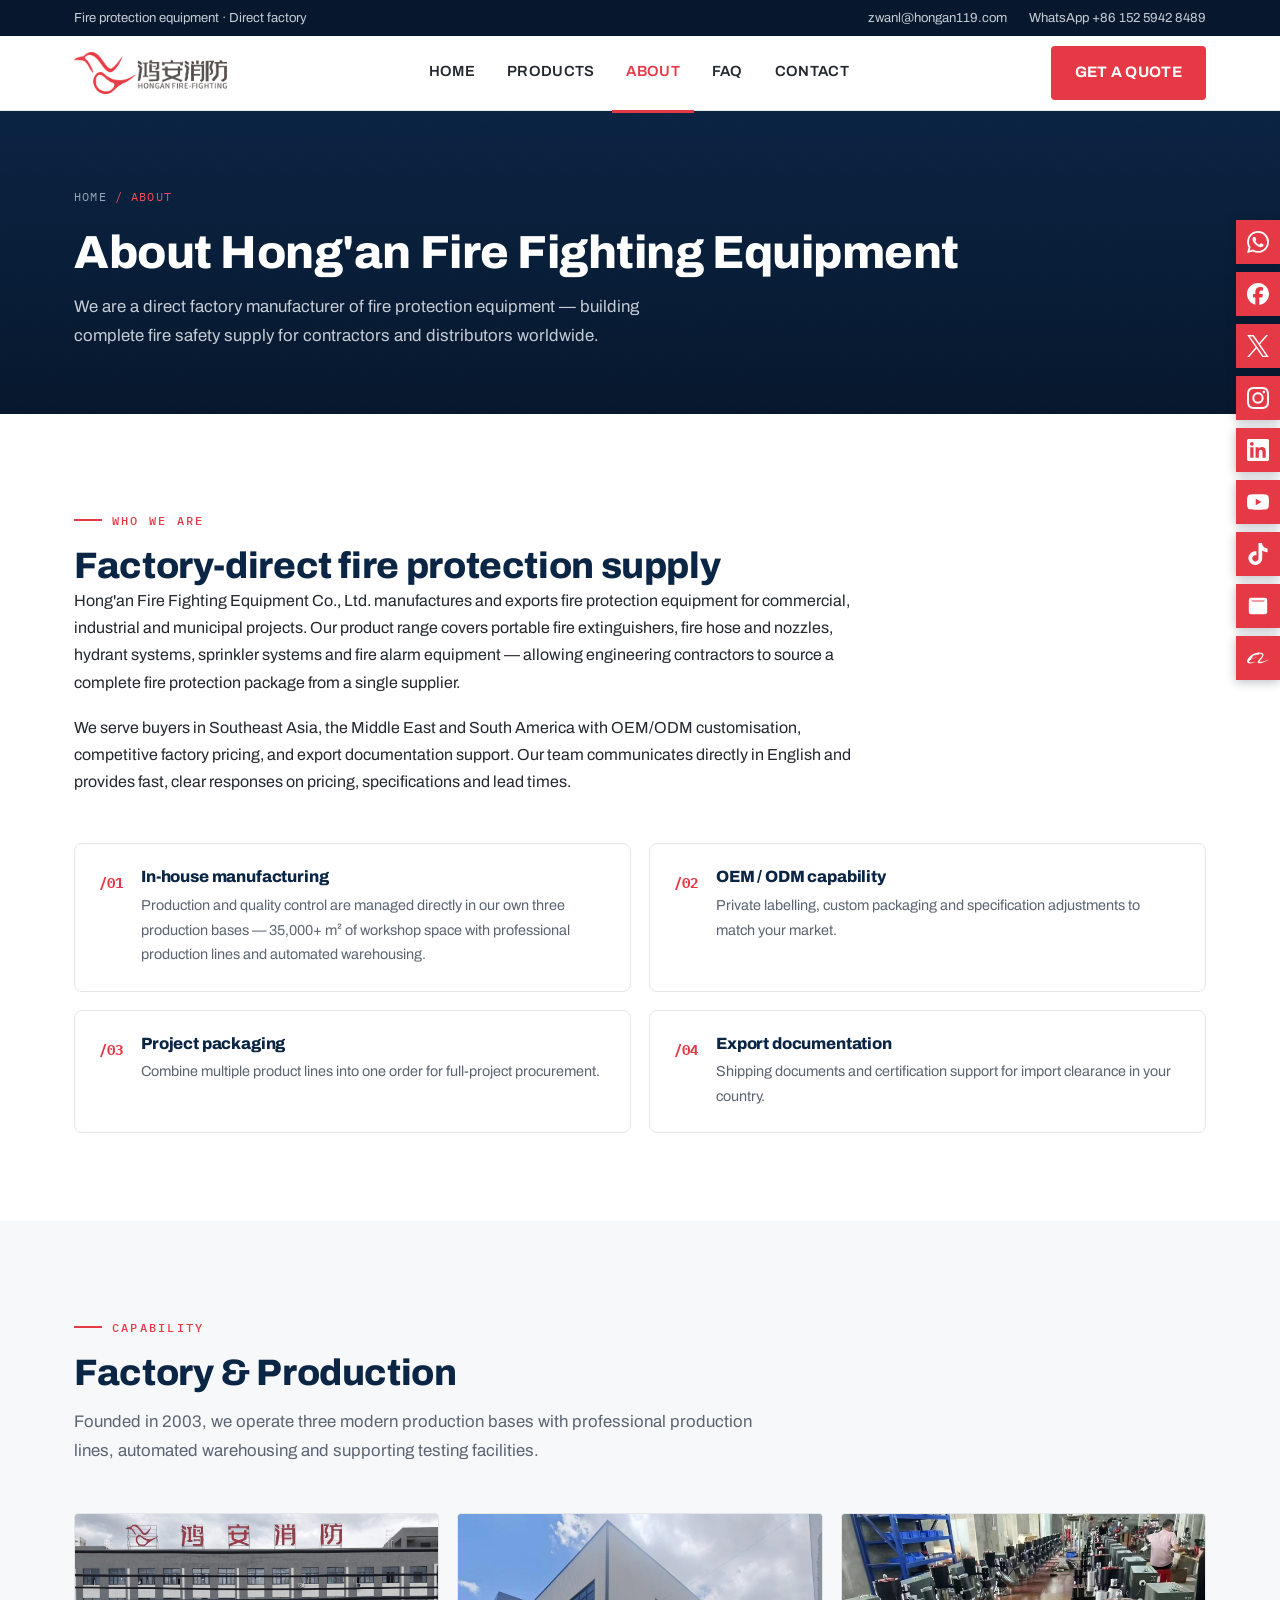
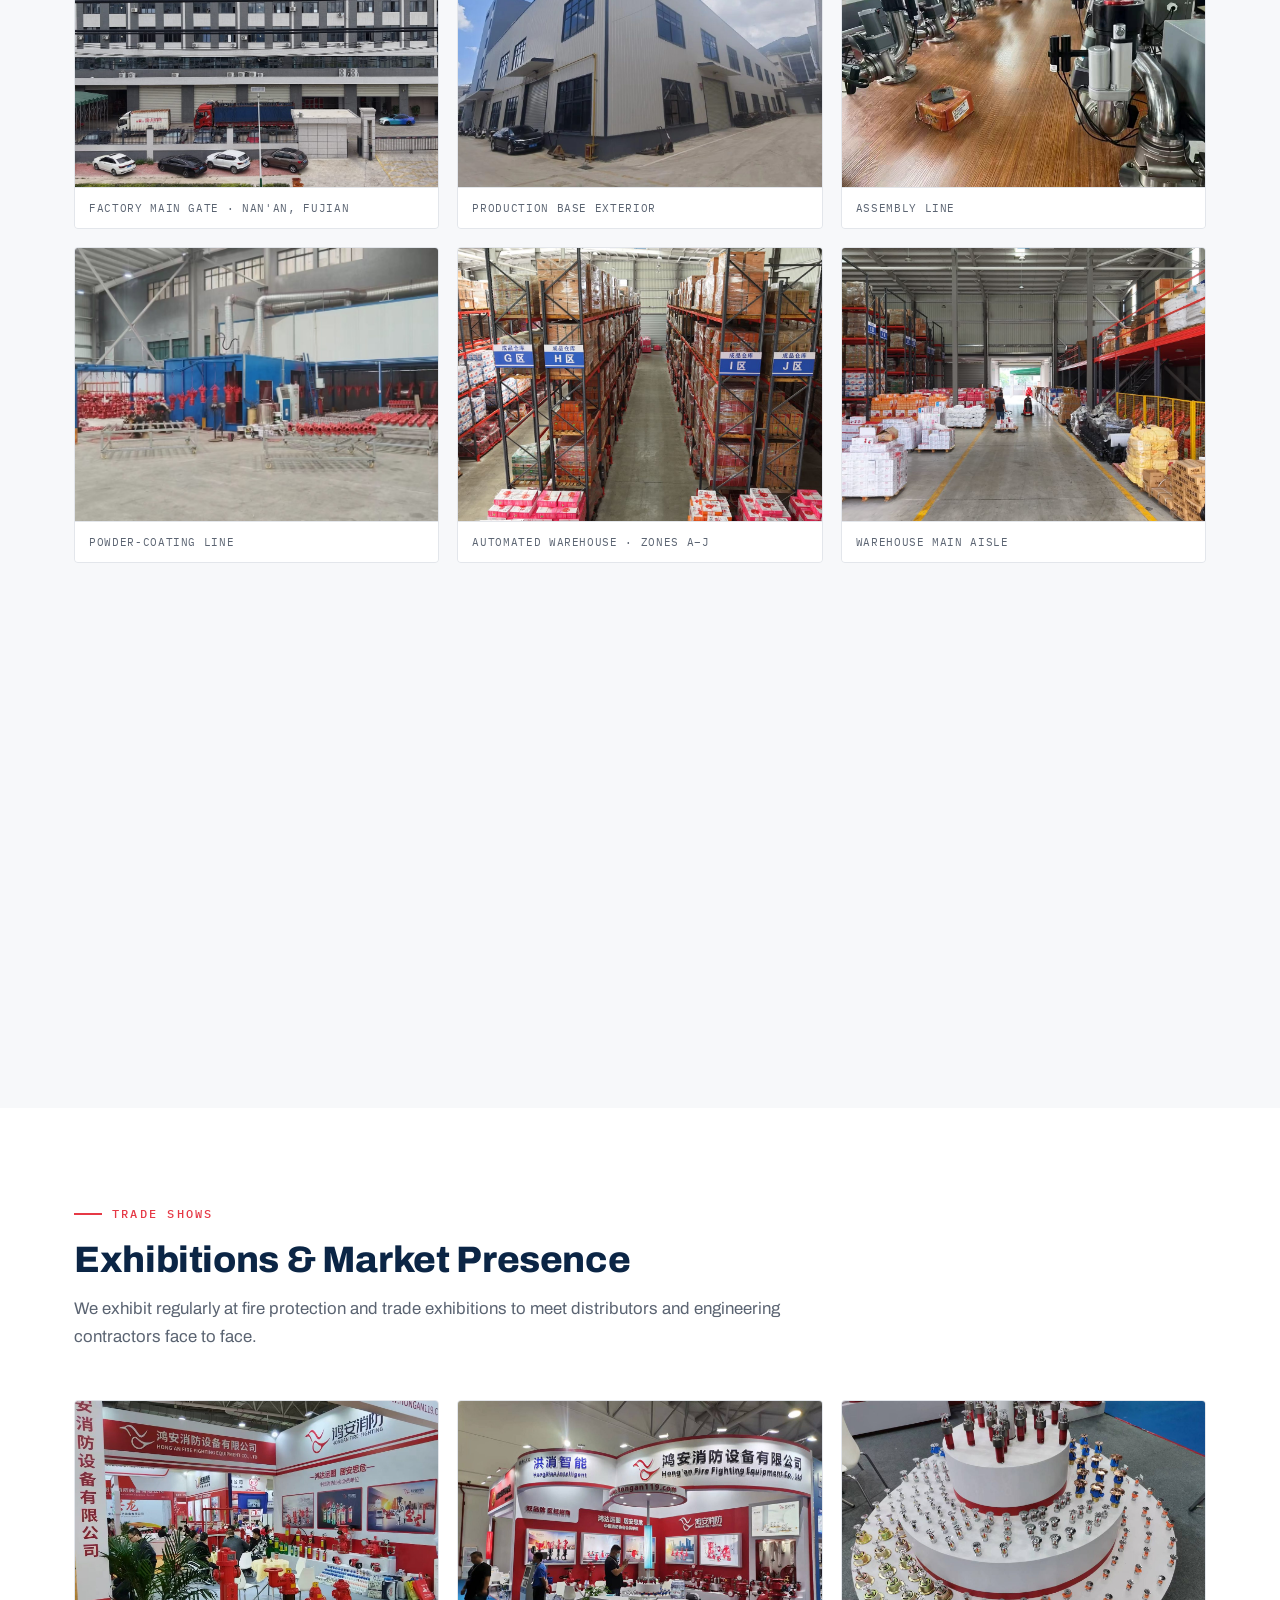
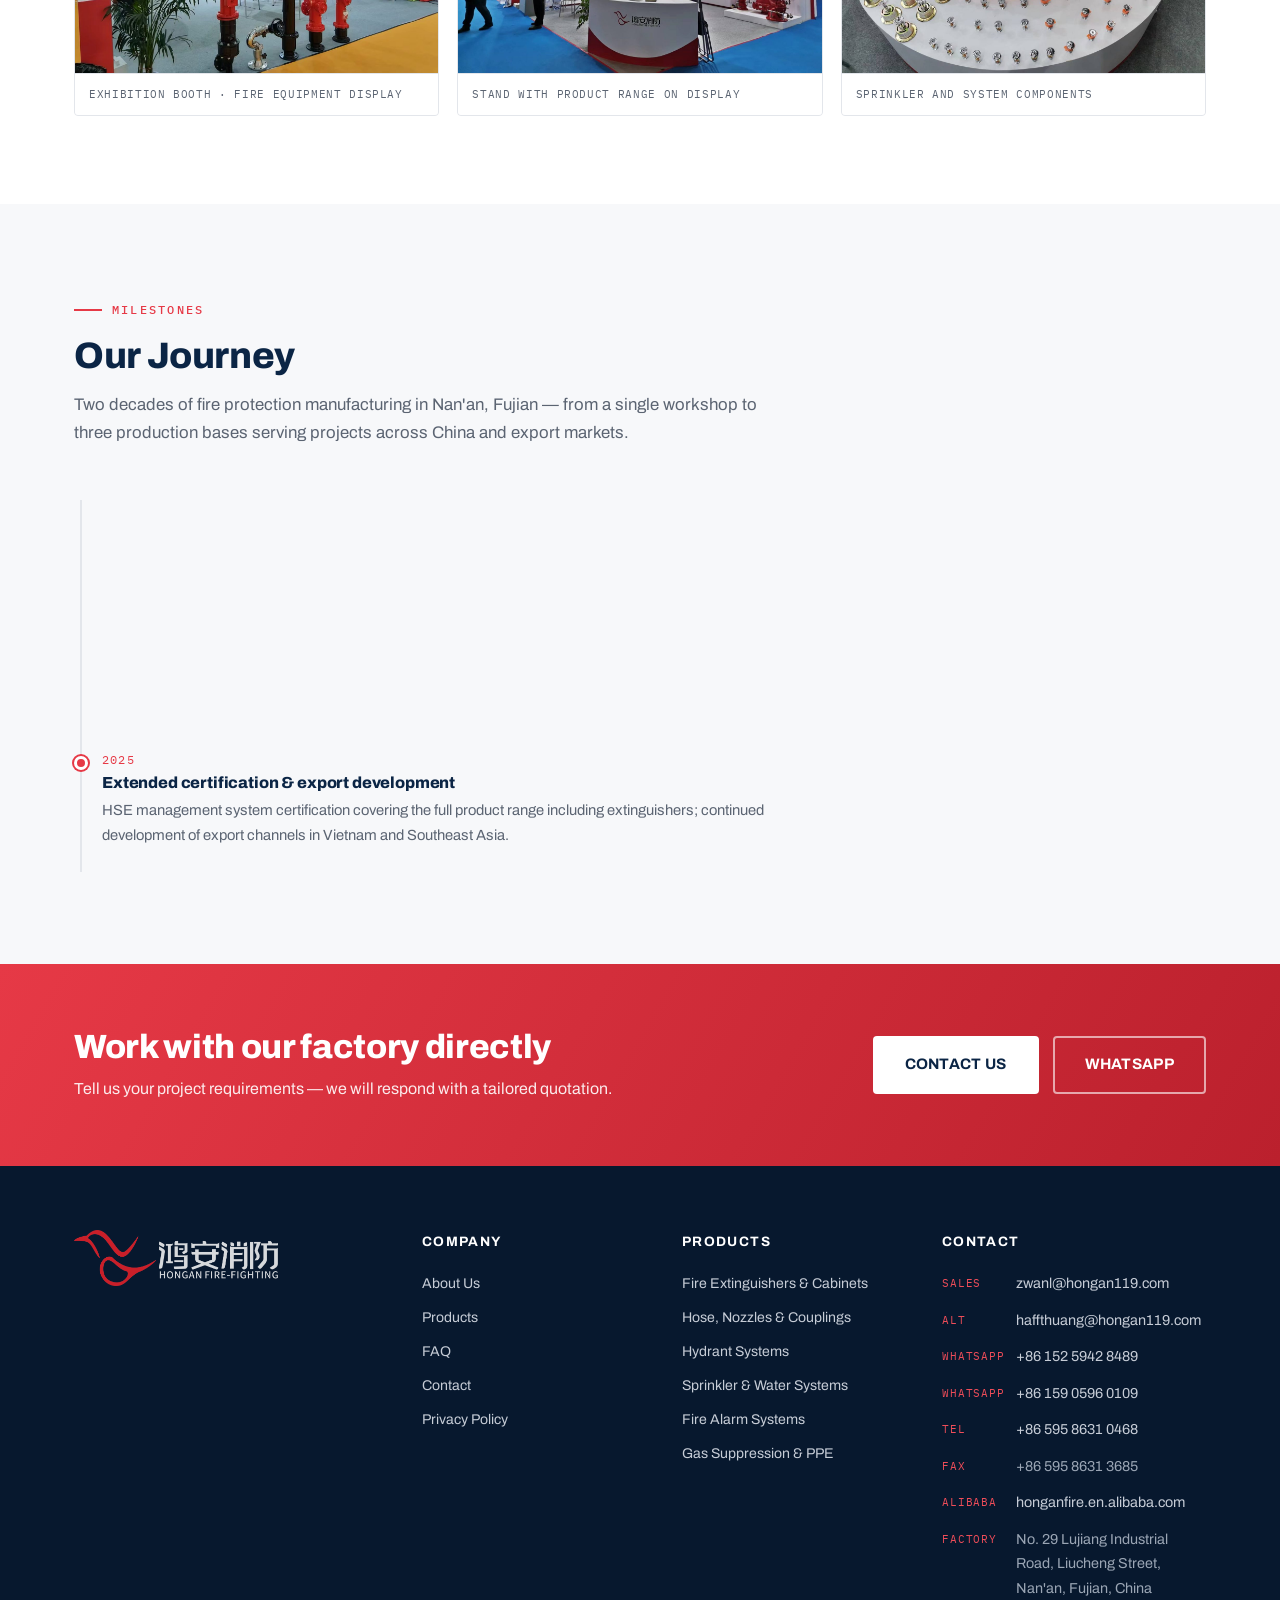
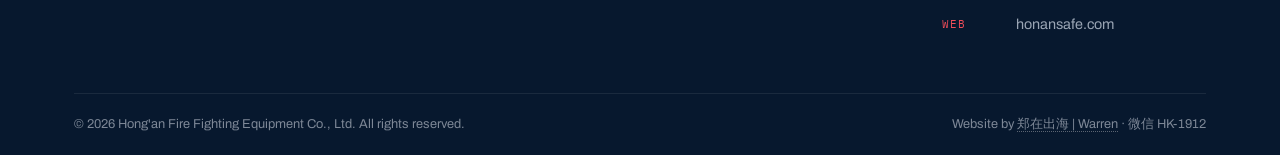
==== about.html @ c44fd496 "feat: add fixed contact rail (WhatsApp / Email / Alibaba) with hover-expand labels" ====
<!DOCTYPE html>
<html lang="en">
<head>
  <meta charset="UTF-8">
  <meta name="viewport" content="width=device-width, initial-scale=1.0">
  <title>About Us — Hong'an Fire Fighting Equipment Co., Ltd. | Fire Protection Factory</title>
  <meta name="description" content="Hong'an Fire Fighting Equipment Co., Ltd. is a direct factory manufacturer and exporter of fire protection equipment — fire extinguishers, hose, hydrants, sprinkler and alarm systems — serving engineering contractors in Southeast Asia, the Middle East and South America.">
  <link rel="canonical" href="https://honansafe.com/about.html">
  <link rel="preconnect" href="https://fonts.googleapis.com">
  <link rel="preconnect" href="https://fonts.gstatic.com" crossorigin>
  <link href="https://fonts.googleapis.com/css2?family=Archivo:wght@400;500;600;700;800&family=IBM+Plex+Mono:wght@400;500;600&display=swap" rel="stylesheet">
  <link rel="stylesheet" href="assets/styles.css?v=5">
  <script type="application/ld+json">
  {
    "@context": "https://schema.org",
    "@type": "Organization",
    "name": "Hong'an Fire Fighting Equipment Co., Ltd.",
    "url": "https://honansafe.com/",
    "email": "zwanl@hongan119.com",
    "description": "Direct factory manufacturer and exporter of fire protection equipment."
  }
  </script>
</head>
<body>

  <div class="topbar">
    <div class="container">
      <div>Fire protection equipment · Direct factory</div>
      <div class="tb-right">
        <a href="mailto:zwanl@hongan119.com">zwanl@hongan119.com</a>
        <a href="https://wa.me/8615259428489" target="_blank" rel="noopener">WhatsApp +86 152 5942 8489</a>
      </div>
    </div>
  </div>

  <header class="site-header">
    <div class="container nav-wrap">
      <a href="index.html" class="brand" aria-label="HonanSafe home">
        <img src="assets/logo-horizontal.png" alt="Hong'an Fire Fighting Equipment - HonanSafe" class="brand-logo">
      </a>
      <button class="nav-toggle" aria-label="Open menu" aria-expanded="false">
        <span></span><span></span><span></span>
      </button>
      <nav aria-label="Main navigation">
        <ul class="nav-menu">
          <li><a href="index.html">Home</a></li>
          <li>
            <a href="products.html">Products</a>
            <ul class="dropdown">
              <li><a href="products/fire-extinguishers.html">Fire Extinguishers & Cabinets <span>01</span></a></li>
              <li><a href="products/hose-nozzles.html">Hose, Nozzles & Couplings <span>02</span></a></li>
              <li><a href="products/hydrant-systems.html">Hydrant Systems <span>03</span></a></li>
              <li><a href="products/sprinkler-systems.html">Sprinkler & Water Systems <span>04</span></a></li>
              <li><a href="products/fire-alarm.html">Fire Alarm Systems <span>05</span></a></li>
              <li><a href="products/other.html">Gas Suppression & PPE <span>06</span></a></li>
            </ul>
          </li>
          <li><a href="about.html" class="active">About</a></li>
          <li><a href="faq.html">FAQ</a></li>
          <li><a href="contact.html">Contact</a></li>
        </ul>
      </nav>
      <div class="nav-cta">
        <a href="contact.html" class="btn btn-primary" style="padding:12px 22px;">Get a Quote</a>
      </div>
    </div>
  </header>

  <!-- Page hero -->
  <section class="page-hero">
    <div class="container">
      <div class="breadcrumb"><a href="index.html">Home</a><span class="sep">/</span><span class="current">About</span></div>
      <h1>About Hong'an Fire Fighting Equipment</h1>
      <p>We are a direct factory manufacturer of fire protection equipment — building complete fire safety supply for contractors and distributors worldwide.</p>
    </div>
  </section>

  <!-- Intro -->
  <section class="section">
    <div class="container">
      <div class="prose reveal">
        <span class="kicker">Who we are</span>
        <h2>Factory-direct fire protection supply</h2>
        <p>
          Hong'an Fire Fighting Equipment Co., Ltd. manufactures and exports fire protection equipment for
          commercial, industrial and municipal projects. Our product range covers portable fire extinguishers,
          fire hose and nozzles, hydrant systems, sprinkler systems and fire alarm equipment — allowing
          engineering contractors to source a complete fire protection package from a single supplier.
        </p>
        <p>
          We serve buyers in Southeast Asia, the Middle East and South America with OEM/ODM customisation,
          competitive factory pricing, and export documentation support. Our team communicates directly in English
          and provides fast, clear responses on pricing, specifications and lead times.
        </p>
      </div>

      <div class="why-grid mt-48">
        <div class="why-item reveal">
          <span class="w-num">/01</span>
          <div>
            <h4>In-house manufacturing</h4>
            <p>Production and quality control are managed directly in our own three production bases — 35,000+ m² of workshop space with professional production lines and automated warehousing.</p>
          </div>
        </div>
        <div class="why-item reveal reveal-delay-1">
          <span class="w-num">/02</span>
          <div>
            <h4>OEM / ODM capability</h4>
            <p>Private labelling, custom packaging and specification adjustments to match your market.</p>
          </div>
        </div>
        <div class="why-item reveal reveal-delay-2">
          <span class="w-num">/03</span>
          <div>
            <h4>Project packaging</h4>
            <p>Combine multiple product lines into one order for full-project procurement.</p>
          </div>
        </div>
        <div class="why-item reveal">
          <span class="w-num">/04</span>
          <div>
            <h4>Export documentation</h4>
            <p>Shipping documents and certification support for import clearance in your country.</p>
          </div>
        </div>
      </div>
    </div>
  </section>

  <!-- Factory & production -->
  <section class="section section-alt">
    <div class="container">
      <div class="section-head reveal">
        <span class="kicker">Capability</span>
        <h2>Factory &amp; Production</h2>
        <p>Founded in 2003, we operate three modern production bases with professional production lines, automated warehousing and supporting testing facilities.</p>
      </div>

      <div class="scene-grid reveal">
        <figure class="scene-figure">
          <img src="assets/images/factory-gate.jpg" alt="Factory main gate at the Nan'an production base" loading="lazy">
          <figcaption>Factory main gate · Nan'an, Fujian</figcaption>
        </figure>
        <figure class="scene-figure">
          <img src="assets/images/factory-exterior.jpg" alt="Production base exterior wall" loading="lazy">
          <figcaption>Production base exterior</figcaption>
        </figure>
        <figure class="scene-figure">
          <img src="assets/images/workshop-assembly.jpg" alt="Assembly line with finished fire monitors" loading="lazy">
          <figcaption>Assembly line</figcaption>
        </figure>
        <figure class="scene-figure">
          <img src="assets/images/workshop-coating.jpg" alt="Powder coating production line for castings" loading="lazy">
          <figcaption>Powder-coating line</figcaption>
        </figure>
        <figure class="scene-figure">
          <img src="assets/images/warehouse-c.jpg" alt="Automated finished goods warehouse" loading="lazy">
          <figcaption>Automated warehouse · zones A–J</figcaption>
        </figure>
        <figure class="scene-figure">
          <img src="assets/images/warehouse-aisle.jpg" alt="Main aisle of the finished goods warehouse" loading="lazy">
          <figcaption>Warehouse main aisle</figcaption>
        </figure>
      </div>

      <div class="factory-stats reveal">
        <div><b>3</b><span>Production bases</span></div>
        <div><b>9</b><span>Product series</span></div>
        <div><b>500<em>+</em></b><span>Specifications</span></div>
        <div><b>100<em>+</em></b><span>National patents</span></div>
      </div>

      <div class="prose reveal" style="margin-top:34px;">
        <ul>
          <li><b>Production bases</b> — three modern facilities covering 35,000+ m² of production area, with in-house casting, machining, coating and assembly lines.</li>
          <li><b>Product range</b> — 500+ specifications across nine product series, produced and quality-controlled in house.</li>
          <li><b>Quality control</b> — full life-cycle traceability system, backed by ISO 9001, HSE and 5-star after-sales service certification.</li>
          <li><b>R&amp;D and customisation</b> — 100+ national patents and IPMS-certified IP management; OEM/ODM private label, packaging and specification customisation.</li>
          <li><b>Warehousing and delivery</b> — automated warehouse with zones A–J for finished goods, supporting project-sized consolidated shipments.</li>
        </ul>
      </div>
    </div>
  </section>

  <!-- Exhibitions -->
  <section class="section">
    <div class="container">
      <div class="section-head reveal">
        <span class="kicker">Trade shows</span>
        <h2>Exhibitions &amp; Market Presence</h2>
        <p>We exhibit regularly at fire protection and trade exhibitions to meet distributors and engineering contractors face to face.</p>
      </div>

      <div class="scene-grid reveal">
        <figure class="scene-figure">
          <img src="assets/images/expo-booth.jpg" alt="Company exhibition booth with fire equipment display" loading="lazy">
          <figcaption>Exhibition booth · fire equipment display</figcaption>
        </figure>
        <figure class="scene-figure">
          <img src="assets/images/expo-brand.jpg" alt="Co-branded exhibition stand" loading="lazy">
          <figcaption>Stand with product range on display</figcaption>
        </figure>
        <figure class="scene-figure">
          <img src="assets/images/expo-sprinkler.jpg" alt="Sprinkler heads and system components on display at a trade show" loading="lazy">
          <figcaption>Sprinkler and system components</figcaption>
        </figure>
      </div>
    </div>
  </section>

  <!-- Milestones -->
  <section class="section section-alt">
    <div class="container">
      <div class="section-head reveal">
        <span class="kicker">Milestones</span>
        <h2>Our Journey</h2>
        <p>Two decades of fire protection manufacturing in Nan'an, Fujian — from a single workshop to three production bases serving projects across China and export markets.</p>
      </div>

      <div class="timeline">
        <div class="tl-item reveal">
          <div class="tl-date">2003</div>
          <h4>Company founded</h4>
          <p>Hong'an Fire Fighting Equipment Co., Ltd. established in Nan'an, Fujian, starting fire protection equipment manufacturing.</p>
        </div>
        <div class="tl-item reveal">
          <div class="tl-date">2024</div>
          <h4>Management systems &amp; national recognition</h4>
          <p>ISO 9001 / 14001 / 45001 re-certification, national High-Tech Enterprise status, AAAAA green factory rating, 5-star after-sales service certification and a Top-10 brand credential in the fire equipment industry.</p>
        </div>
        <div class="tl-item reveal">
          <div class="tl-date">2025</div>
          <h4>Extended certification &amp; export development</h4>
          <p>HSE management system certification covering the full product range including extinguishers; continued development of export channels in Vietnam and Southeast Asia.</p>
        </div>
      </div>
    </div>
  </section>

  <!-- CTA -->
  <section class="cta-band">
    <div class="container">
      <div>
        <h2>Work with our factory directly</h2>
        <p>Tell us your project requirements — we will respond with a tailored quotation.</p>
      </div>
      <div class="cta-actions">
        <a href="contact.html" class="btn btn-light">Contact Us</a>
        <a href="https://wa.me/8615259428489" target="_blank" rel="noopener" class="btn btn-outline-light">WhatsApp</a>
      </div>
    </div>
  </section>

  <footer class="site-footer">
    <div class="container">
      <div class="footer-grid">
        <div>
          <a href="index.html" class="brand" style="margin-bottom:16px;">
          <img src="assets/logo-white.png" alt="Hong'an Fire Fighting Equipment - HonanSafe" class="brand-logo brand-logo-footer">
        </a>
        </div>
        <div>
          <h5>Company</h5>
          <ul class="footer-links">
            <li><a href="about.html">About Us</a></li>
            <li><a href="products.html">Products</a></li>
            <li><a href="faq.html">FAQ</a></li>
            <li><a href="contact.html">Contact</a></li>
            <li><a href="privacy.html">Privacy Policy</a></li>
          </ul>
        </div>
        <div>
          <h5>Products</h5>
          <ul class="footer-links">
            <li><a href="products/fire-extinguishers.html">Fire Extinguishers & Cabinets</a></li>
            <li><a href="products/hose-nozzles.html">Hose, Nozzles & Couplings</a></li>
            <li><a href="products/hydrant-systems.html">Hydrant Systems</a></li>
            <li><a href="products/sprinkler-systems.html">Sprinkler & Water Systems</a></li>
            <li><a href="products/fire-alarm.html">Fire Alarm Systems</a></li>
            <li><a href="products/other.html">Gas Suppression & PPE</a></li>
          </ul>
        </div>
        <div>
          <h5>Contact</h5>
          <ul class="footer-contact">
            <li><span class="fc-label">Sales</span><a href="mailto:zwanl@hongan119.com">zwanl@hongan119.com</a></li>
            <li><span class="fc-label">Alt</span><a href="mailto:haffthuang@hongan119.com">haffthuang@hongan119.com</a></li>
            <li><span class="fc-label">WhatsApp</span><a href="https://wa.me/8615259428489" target="_blank" rel="noopener">+86 152 5942 8489</a></li>
            <li><span class="fc-label">WhatsApp</span><a href="https://wa.me/8615905960109" target="_blank" rel="noopener">+86 159 0596 0109</a></li>
            <li><span class="fc-label">Tel</span><a href="tel:+8659586310468">+86 595 8631 0468</a></li>
            <li><span class="fc-label">Fax</span><span>+86 595 8631 3685</span></li>
            <li><span class="fc-label">Alibaba</span><a href="https://honganfire.en.alibaba.com" target="_blank" rel="noopener">honganfire.en.alibaba.com</a></li>
            <li><span class="fc-label">Factory</span><span>No. 29 Lujiang Industrial Road, Liucheng Street, Nan'an, Fujian, China</span></li>
            <li><span class="fc-label">Web</span><span>honansafe.com</span></li>
          </ul>
        </div>
      </div>
      <div class="footer-bottom">
        <div>© <span id="year">2026</span> Hong'an Fire Fighting Equipment Co., Ltd. All rights reserved.</div>
        <div class="credit">Website by <a href="https://www.accio.com" target="_blank" rel="noopener">郑在出海 | Warren</a> · 微信 HK-1912</div>
      </div>
    </div>
  </footer>

  <script src="assets/script.js"></script>
  <!-- Contact rail -->
  <nav class="contact-rail" aria-label="Contact channels">
    <a class="rail-item" href="https://wa.me/8615259428489" target="_blank" rel="noopener" aria-label="Chat on WhatsApp">
      <span class="rail-label">Chat on WhatsApp</span>
      <span class="rail-icon"><img src="assets/icons/whatsapp.svg" alt="" width="22" height="22"></span>
    </a>
    <span class="rail-item is-pending" aria-label="Facebook — account coming soon">
      <span class="rail-label">Facebook · coming soon</span>
      <span class="rail-icon"><img src="assets/icons/facebook.svg" alt="" width="22" height="22"></span>
    </span>
    <span class="rail-item is-pending" aria-label="X — account coming soon">
      <span class="rail-label">X · coming soon</span>
      <span class="rail-icon"><img src="assets/icons/x.svg" alt="" width="22" height="22"></span>
    </span>
    <span class="rail-item is-pending" aria-label="Instagram — account coming soon">
      <span class="rail-label">Instagram · coming soon</span>
      <span class="rail-icon"><img src="assets/icons/instagram.svg" alt="" width="22" height="22"></span>
    </span>
    <span class="rail-item is-pending" aria-label="LinkedIn — account coming soon">
      <span class="rail-label">LinkedIn · coming soon</span>
      <span class="rail-icon"><img src="assets/icons/linkedin.svg" alt="" width="22" height="22"></span>
    </span>
    <span class="rail-item is-pending" aria-label="YouTube — account coming soon">
      <span class="rail-label">YouTube · coming soon</span>
      <span class="rail-icon"><img src="assets/icons/youtube.svg" alt="" width="22" height="22"></span>
    </span>
    <span class="rail-item is-pending" aria-label="TikTok — account coming soon">
      <span class="rail-label">TikTok · coming soon</span>
      <span class="rail-icon"><img src="assets/icons/tiktok.svg" alt="" width="22" height="22"></span>
    </span>
    <a class="rail-item" href="mailto:zwanl@hongan119.com" aria-label="Email us">
      <span class="rail-label">Email us</span>
      <span class="rail-icon"><img src="assets/icons/mail.svg" alt="" width="22" height="22"></span>
    </a>
    <a class="rail-item" href="https://honganfire.en.alibaba.com" target="_blank" rel="noopener" aria-label="Alibaba store">
      <span class="rail-label">Alibaba store</span>
      <span class="rail-icon"><img src="assets/icons/alibabadotcom.svg" alt="" width="22" height="22"></span>
    </a>
  </nav>
</body>
</html>
---- assets/styles.css ----
/* ============================================================
   HonanSafe — HongAn Fire Equipment Co., Ltd.
   B2B Industrial Design System
   Palette: deep navy + industrial gray + signal red
   ============================================================ */

:root {
  /* Brand colors */
  --navy-950: #07182e;
  --navy-900: #0b2545;
  --navy-800: #12335c;
  --navy-700: #1b4d89;
  --navy-600: #2a6cb8;
  --navy-100: #dbe7f5;

  --gray-900: #171a1f;
  --gray-800: #23272f;
  --gray-700: #3a4150;
  --gray-600: #5b6472;
  --gray-400: #9aa5b4;
  --gray-500: #7d8796;
  --gray-300: #c6ccd6;
  --gray-200: #e3e6eb;
  --gray-100: #eef0f3;
  --gray-50: #f7f8fa;

  --red-700: #b91f2c;
  --red-600: #e63946;
  --red-500: #ef4d59;
  --red-100: #fdecec;

  --white: #ffffff;
  --text: #23272f;
  --text-muted: #5b6472;

  /* Typography */
  --font-head: "Archivo", "Segoe UI", sans-serif;
  --font-body: "Archivo", "Segoe UI", sans-serif;
  --font-mono: "IBM Plex Mono", "Consolas", monospace;

  /* Layout */
  --container: 1180px;
  --radius: 4px;
  --radius-lg: 8px;
  --shadow-sm: 0 1px 3px rgba(11, 37, 69, 0.08);
  --shadow-md: 0 6px 18px rgba(11, 37, 69, 0.12);
  --shadow-lg: 0 14px 40px rgba(11, 37, 69, 0.18);
  --transition: 0.25s cubic-bezier(0.4, 0, 0.2, 1);
}

/* ---------- Reset / Base ---------- */
*,
*::before,
*::after {
  box-sizing: border-box;
  margin: 0;
  padding: 0;
}

html {
  scroll-behavior: smooth;
  overflow-x: clip;
}

@supports not (overflow-x: clip) {
  html, body { overflow-x: hidden; }
}

body {
  font-family: var(--font-body);
  font-size: 16px;
  line-height: 1.7;
  color: var(--text);
  background: var(--white);
  -webkit-font-smoothing: antialiased;
}

img {
  max-width: 100%;
  display: block;
}

a {
  color: var(--navy-700);
  text-decoration: none;
  transition: color var(--transition);
}

a:hover {
  color: var(--red-600);
}

ul {
  list-style: none;
}

h1, h2, h3, h4 {
  font-family: var(--font-head);
  font-weight: 800;
  line-height: 1.15;
  letter-spacing: -0.01em;
  color: var(--navy-900);
}

h1 { font-size: clamp(2.1rem, 4.4vw, 3.4rem); }
h2 { font-size: clamp(1.6rem, 3vw, 2.3rem); }
h3 { font-size: 1.2rem; }

.container {
  width: 100%;
  max-width: var(--container);
  margin: 0 auto;
  padding: 0 24px;
}

.section {
  padding: 88px 0;
}

.section-alt {
  background: var(--gray-50);
}

.section-dark {
  background: var(--navy-900);
  color: var(--gray-300);
}

.section-dark h2,
.section-dark h3 {
  color: var(--white);
}

/* ---------- Section headers ---------- */
.kicker {
  font-family: var(--font-mono);
  font-size: 0.78rem;
  font-weight: 500;
  letter-spacing: 0.18em;
  text-transform: uppercase;
  color: var(--red-600);
  display: inline-flex;
  align-items: center;
  gap: 10px;
  margin-bottom: 14px;
}

.kicker::before {
  content: "";
  width: 28px;
  height: 2px;
  background: var(--red-600);
  display: inline-block;
}

.section-dark .kicker { color: var(--red-500); }
.section-dark .kicker::before { background: var(--red-500); }

.section-head {
  max-width: 720px;
  margin-bottom: 48px;
}

.section-head p {
  margin-top: 14px;
  color: var(--text-muted);
  font-size: 1.05rem;
}

.section-dark .section-head p { color: var(--gray-300); }

/* ---------- Buttons ---------- */
.btn {
  display: inline-flex;
  align-items: center;
  justify-content: center;
  gap: 8px;
  padding: 14px 30px;
  font-family: var(--font-head);
  font-size: 0.95rem;
  font-weight: 700;
  letter-spacing: 0.02em;
  border-radius: var(--radius);
  cursor: pointer;
  border: 2px solid transparent;
  transition: all var(--transition);
  text-transform: uppercase;
}

.btn-primary {
  background: var(--red-600);
  color: var(--white);
}

.btn-primary:hover {
  background: var(--red-700);
  color: var(--white);
  transform: translateY(-2px);
  box-shadow: 0 10px 24px rgba(230, 57, 70, 0.35);
}

.btn-outline {
  border-color: var(--navy-700);
  color: var(--navy-800);
  background: transparent;
}

.btn-outline:hover {
  background: var(--navy-800);
  color: var(--white);
  transform: translateY(-2px);
}

.btn-outline-light {
  border-color: rgba(255, 255, 255, 0.6);
  color: var(--white);
  background: transparent;
}

.btn-outline-light:hover {
  background: var(--white);
  color: var(--navy-900);
}

.btn-light {
  background: var(--white);
  color: var(--navy-900);
}

.btn-light:hover {
  background: var(--gray-100);
  color: var(--navy-900);
  transform: translateY(-2px);
}

/* ---------- Top utility bar ---------- */
.topbar {
  background: var(--navy-950);
  color: var(--gray-300);
  font-size: 0.82rem;
  padding: 7px 0;
}

.topbar .container {
  display: flex;
  align-items: center;
  justify-content: space-between;
  gap: 16px;
}

.topbar a {
  color: var(--gray-300);
  display: inline-flex;
  align-items: center;
  gap: 6px;
}

.topbar a:hover { color: var(--white); }
.topbar .tb-right { display: flex; gap: 22px; }

@media (max-width: 640px) {
  .topbar .tb-right { display: none; }
}

/* ---------- Header / Nav ---------- */
.site-header {
  position: sticky;
  top: 0;
  z-index: 100;
  background: rgba(255, 255, 255, 0.96);
  backdrop-filter: blur(10px);
  border-bottom: 1px solid var(--gray-200);
}

.nav-wrap {
  display: flex;
  align-items: center;
  justify-content: space-between;
  height: 74px;
  gap: 24px;
}

.brand {
  display: flex;
  align-items: center;
  gap: 12px;
  flex-shrink: 0;
}

.brand-mark {
  width: 42px;
  height: 42px;
  background: linear-gradient(135deg, var(--navy-900), var(--navy-700));
  border-radius: var(--radius);
  display: grid;
  place-items: center;
  color: var(--white);
  font-weight: 800;
  font-size: 1.05rem;
  border-left: 3px solid var(--red-600);
}

.brand-logo {
  height: 42px;
  width: auto;
  display: block;
}

.brand-logo-footer {
  height: 56px;
}

@media (max-width: 520px) {
  .brand-logo { height: 32px; }
  .brand-logo-footer { height: 44px; }
}

.brand-name {
  font-family: var(--font-head);
  font-weight: 800;
  font-size: 1.15rem;
  color: var(--navy-900);
  line-height: 1.1;
}

.brand-name small {
  display: block;
  font-family: var(--font-mono);
  font-size: 0.62rem;
  font-weight: 500;
  letter-spacing: 0.14em;
  text-transform: uppercase;
  color: var(--gray-500);
  margin-top: 3px;
}

.nav-menu {
  display: flex;
  align-items: center;
  gap: 4px;
}

.nav-menu > li {
  position: relative;
}

.nav-menu > li > a {
  display: block;
  padding: 26px 14px;
  font-family: var(--font-head);
  font-weight: 600;
  font-size: 0.92rem;
  letter-spacing: 0.02em;
  color: var(--gray-800);
  text-transform: uppercase;
  border-bottom: 3px solid transparent;
}

.nav-menu > li > a:hover,
.nav-menu > li > a.active {
  color: var(--red-600);
  border-bottom-color: var(--red-600);
}

/* Dropdown */
.dropdown {
  position: absolute;
  top: 100%;
  left: 0;
  min-width: 260px;
  background: var(--white);
  border: 1px solid var(--gray-200);
  border-top: 3px solid var(--red-600);
  box-shadow: var(--shadow-lg);
  opacity: 0;
  visibility: hidden;
  transform: translateY(8px);
  transition: all var(--transition);
  z-index: 50;
}

.nav-menu > li:hover .dropdown,
.nav-menu > li:focus-within .dropdown {
  opacity: 1;
  visibility: visible;
  transform: translateY(0);
}

.dropdown a {
  display: flex;
  justify-content: space-between;
  align-items: center;
  gap: 12px;
  padding: 12px 18px;
  font-size: 0.9rem;
  font-weight: 600;
  color: var(--gray-800);
  border-left: 3px solid transparent;
}

.dropdown a:hover {
  background: var(--gray-50);
  color: var(--navy-800);
  border-left-color: var(--red-600);
}

.dropdown a span {
  font-family: var(--font-mono);
  font-size: 0.7rem;
  color: var(--gray-500);
}

.nav-cta {
  flex-shrink: 0;
}

.nav-toggle {
  display: none;
  background: none;
  border: none;
  cursor: pointer;
  padding: 8px;
}

.nav-toggle span {
  display: block;
  width: 24px;
  height: 2px;
  background: var(--navy-900);
  margin: 5px 0;
  transition: all var(--transition);
}

@media (max-width: 1024px) {
  .nav-cta { display: none; }
}

@media (max-width: 900px) {
  .nav-toggle {
    display: block;
  }

  .nav-menu {
    position: fixed;
    inset: 0;
    background: var(--navy-950);
    flex-direction: column;
    align-items: flex-start;
    justify-content: flex-start;
    gap: 0;
    padding: 90px 28px 40px;
    transform: translateX(100%);
    visibility: hidden;
    transition: transform 0.35s ease, visibility 0.35s ease;
    overflow-y: auto;
  }

  .nav-menu.open {
    transform: translateX(0);
    visibility: visible;
  }

  .nav-menu > li {
    width: 100%;
    border-bottom: 1px solid rgba(255, 255, 255, 0.08);
  }

  .nav-menu > li > a {
    color: var(--white);
    padding: 16px 0;
    font-size: 1.05rem;
    border-bottom: none;
  }

  .nav-menu > li > a:hover,
  .nav-menu > li > a.active {
    color: var(--red-500);
    border-bottom: none;
  }

  .dropdown {
    position: static;
    opacity: 1;
    visibility: visible;
    transform: none;
    background: transparent;
    border: none;
    box-shadow: none;
    padding: 0 0 12px 0;
    min-width: 0;
  }

  .dropdown a {
    color: var(--gray-300);
    padding: 8px 0;
    font-weight: 400;
  }

  .dropdown a span { display: none; }

  .nav-cta-mobile {
    margin-top: 24px;
    width: 100%;
  }

  body.no-scroll {
    overflow: hidden;
  }
}

/* ---------- Hero ---------- */
.hero {
  position: relative;
  background:
    linear-gradient(rgba(11, 37, 69, 0.86), rgba(7, 24, 46, 0.94)),
    repeating-linear-gradient(45deg, rgba(255, 255, 255, 0.03) 0 2px, transparent 2px 22px),
    var(--navy-950);
  color: var(--gray-100);
  padding: 120px 0 110px;
  overflow: hidden;
}

.hero::after {
  content: "";
  position: absolute;
  right: -120px;
  top: -120px;
  width: 480px;
  height: 480px;
  border: 60px solid rgba(230, 57, 70, 0.12);
  border-radius: 50%;
  pointer-events: none;
}

.hero-grid {
  display: grid;
  grid-template-columns: 1.25fr 0.75fr;
  gap: 48px;
  align-items: center;
  position: relative;
  z-index: 1;
}

.hero h1 {
  color: var(--white);
  font-size: clamp(2.3rem, 5vw, 3.8rem);
  font-weight: 800;
  letter-spacing: -0.02em;
}

.hero h1 .accent {
  color: var(--red-500);
}

.hero-sub {
  margin: 22px 0 32px;
  font-size: 1.12rem;
  color: var(--gray-300);
  max-width: 560px;
}

.hero-ctas {
  display: flex;
  flex-wrap: wrap;
  gap: 14px;
}

.hero-stats {
  display: grid;
  grid-template-columns: repeat(3, 1fr);
  gap: 16px;
  margin-top: 48px;
  max-width: 560px;
}

.stat {
  border-left: 3px solid var(--red-600);
  padding-left: 14px;
}

.stat b {
  display: block;
  font-family: var(--font-head);
  font-size: 1.6rem;
  font-weight: 800;
  color: var(--white);
}

.stat span {
  font-size: 0.8rem;
  color: var(--gray-300);
  letter-spacing: 0.05em;
  text-transform: uppercase;
}

.hero-panel {
  background: rgba(255, 255, 255, 0.05);
  border: 1px solid rgba(255, 255, 255, 0.14);
  border-radius: var(--radius-lg);
  padding: 30px;
  backdrop-filter: blur(6px);
}

.hero-panel h3 {
  color: var(--white);
  font-size: 1rem;
  text-transform: uppercase;
  letter-spacing: 0.08em;
  margin-bottom: 18px;
  display: flex;
  align-items: center;
  gap: 8px;
}

.hero-panel h3::before {
  content: "";
  width: 8px;
  height: 8px;
  background: var(--red-500);
  display: inline-block;
  animation: pulse 1.6s infinite;
}

@keyframes pulse {
  0%, 100% { opacity: 1; }
  50% { opacity: 0.3; }
}

.hero-panel ul li {
  display: flex;
  gap: 10px;
  align-items: baseline;
  padding: 9px 0;
  border-bottom: 1px dashed rgba(255, 255, 255, 0.12);
  font-size: 0.92rem;
  color: var(--gray-200);
}

.hero-panel ul li:last-child { border-bottom: none; }

.hero-panel ul li::before {
  content: "//";
  font-family: var(--font-mono);
  color: var(--red-500);
  font-size: 0.8rem;
}

@media (max-width: 900px) {
  .hero { padding: 80px 0; }
  .hero-grid { grid-template-columns: 1fr; gap: 32px; }
  .hero-stats { grid-template-columns: 1fr; gap: 12px; }
}

/* ---------- Ticker strip ---------- */
.ticker {
  background: var(--red-600);
  color: var(--white);
  overflow: hidden;
  padding: 10px 0;
  white-space: nowrap;
}

.ticker-track {
  display: inline-block;
  animation: ticker 30s linear infinite;
  font-family: var(--font-mono);
  font-size: 0.82rem;
  letter-spacing: 0.12em;
  text-transform: uppercase;
}

@keyframes ticker {
  from { transform: translateX(0); }
  to { transform: translateX(-50%); }
}

/* ---------- Feature / capability strip ---------- */
.cap-strip {
  display: grid;
  grid-template-columns: repeat(4, 1fr);
  gap: 0;
  border: 1px solid var(--gray-200);
  background: var(--white);
  margin-top: -40px;
  position: relative;
  z-index: 5;
  box-shadow: var(--shadow-md);
}

.cap-item {
  padding: 26px 24px;
  border-right: 1px solid var(--gray-200);
  display: flex;
  gap: 14px;
  align-items: flex-start;
}

.cap-item:last-child { border-right: none; }

.cap-icon {
  width: 44px;
  height: 44px;
  flex-shrink: 0;
  background: var(--navy-100);
  color: var(--navy-800);
  border-radius: var(--radius);
  display: grid;
  place-items: center;
  font-family: var(--font-mono);
  font-weight: 700;
  font-size: 0.8rem;
}

.cap-item h4 {
  font-size: 0.95rem;
  margin-bottom: 4px;
}

.cap-item p {
  font-size: 0.82rem;
  color: var(--text-muted);
}

@media (max-width: 900px) {
  .cap-strip { grid-template-columns: repeat(2, 1fr); margin-top: 24px; }
  .cap-item:nth-child(2) { border-right: none; }
  .cap-item:nth-child(-n+2) { border-bottom: 1px solid var(--gray-200); }
}

@media (max-width: 520px) {
  .cap-strip { grid-template-columns: 1fr; }
  .cap-item { border-right: none; border-bottom: 1px solid var(--gray-200); }
  .cap-item:last-child { border-bottom: none; }
}

/* ---------- Product cards ---------- */
.product-grid {
  display: grid;
  grid-template-columns: repeat(3, 1fr);
  gap: 26px;
}

.product-card {
  position: relative;
  background: var(--white);
  border: 1px solid var(--gray-200);
  border-top: 4px solid var(--navy-800);
  border-radius: var(--radius-lg);
  padding: 30px 28px;
  display: flex;
  flex-direction: column;
  transition: all var(--transition);
  overflow: hidden;
}

.product-card::before {
  content: attr(data-index);
  position: absolute;
  right: 16px;
  top: 12px;
  font-family: var(--font-mono);
  font-size: 2.4rem;
  font-weight: 700;
  color: var(--gray-100);
  line-height: 1;
}

.product-card:hover {
  transform: translateY(-6px);
  box-shadow: var(--shadow-lg);
  border-top-color: var(--red-600);
}

.product-card .pc-icon {
  width: 52px;
  height: 52px;
  background: var(--navy-900);
  color: var(--white);
  display: grid;
  place-items: center;
  border-radius: var(--radius);
  font-family: var(--font-mono);
  font-size: 1.1rem;
  font-weight: 700;
  margin-bottom: 18px;
}

.product-card h3 { margin-bottom: 8px; }

.product-card h3 a { color: inherit; }
.product-card h3 a:hover { color: var(--red-600); }

.product-card p {
  font-size: 0.92rem;
  color: var(--text-muted);
  margin-bottom: 18px;
  flex-grow: 1;
}

.product-card .pc-meta {
  font-family: var(--font-mono);
  font-size: 0.72rem;
  letter-spacing: 0.08em;
  text-transform: uppercase;
  color: var(--gray-500);
  display: flex;
  justify-content: space-between;
  border-top: 1px solid var(--gray-200);
  padding-top: 14px;
}

.product-card .pc-meta .tag {
  color: var(--red-600);
}

@media (max-width: 900px) {
  .product-grid { grid-template-columns: repeat(2, 1fr); }
}

@media (max-width: 600px) {
  .product-grid { grid-template-columns: 1fr; }
}

/* ---------- Why us / feature list ---------- */
.why-grid {
  display: grid;
  grid-template-columns: repeat(2, 1fr);
  gap: 18px;
}

.why-item {
  display: flex;
  gap: 18px;
  background: var(--white);
  border: 1px solid var(--gray-200);
  border-radius: var(--radius-lg);
  padding: 24px;
  transition: all var(--transition);
}

.why-item:hover {
  box-shadow: var(--shadow-md);
  border-color: var(--gray-300);
}

.why-item .w-num {
  font-family: var(--font-mono);
  font-size: 0.85rem;
  font-weight: 700;
  color: var(--red-600);
  flex-shrink: 0;
  padding-top: 4px;
}

.why-item h4 { font-size: 1.02rem; margin-bottom: 6px; }
.why-item p { font-size: 0.9rem; color: var(--text-muted); }

@media (max-width: 760px) {
  .why-grid { grid-template-columns: 1fr; }
}

/* ---------- Case studies ---------- */
.case-grid {
  display: grid;
  grid-template-columns: repeat(3, 1fr);
  gap: 26px;
}

.case-card {
  background: rgba(255, 255, 255, 0.05);
  border: 1px solid rgba(255, 255, 255, 0.14);
  border-radius: var(--radius-lg);
  padding: 26px;
  display: flex;
  flex-direction: column;
  transition: all var(--transition);
  min-height: 240px;
}

.case-card:hover {
  background: rgba(255, 255, 255, 0.08);
  transform: translateY(-4px);
}

.case-card .cc-flag {
  font-family: var(--font-mono);
  font-size: 0.72rem;
  letter-spacing: 0.12em;
  text-transform: uppercase;
  color: var(--red-500);
  margin-bottom: 14px;
}

.case-card h4 {
  color: var(--white);
  font-size: 1.05rem;
  margin-bottom: 10px;
}

.case-card p {
  font-size: 0.88rem;
  color: var(--gray-300);
  flex-grow: 1;
}

.case-card .cc-note {
  margin-top: 16px;
  font-family: var(--font-mono);
  font-size: 0.72rem;
  color: var(--gray-500);
  border-top: 1px dashed rgba(255, 255, 255, 0.14);
  padding-top: 12px;
}

@media (max-width: 900px) {
  .case-grid { grid-template-columns: 1fr; }
}

/* ---------- Certifications ---------- */
.cert-grid {
  display: flex;
  flex-wrap: wrap;
  gap: 16px;
}

.cert-badge {
  background: var(--white);
  border: 1px solid var(--gray-200);
  border-radius: var(--radius);
  padding: 18px 26px;
  display: flex;
  flex-direction: column;
  align-items: center;
  gap: 4px;
  min-width: 130px;
  text-align: center;
  transition: all var(--transition);
}

.cert-badge:hover {
  border-color: var(--red-600);
  box-shadow: var(--shadow-md);
  transform: translateY(-3px);
}

.cert-badge b {
  font-family: var(--font-head);
  font-size: 1.02rem;
  color: var(--navy-900);
  text-transform: uppercase;
}

.cert-badge span {
  font-size: 0.72rem;
  color: var(--gray-500);
  font-family: var(--font-mono);
}

.cert-note {
  margin-top: 18px;
  font-size: 0.85rem;
  color: var(--text-muted);
  max-width: 640px;
}

.cert-note code {
  font-family: var(--font-mono);
  background: var(--gray-100);
  padding: 2px 6px;
  border-radius: 3px;
  font-size: 0.78rem;
}

/* ---------- CTA band ---------- */
.cta-band {
  background:
    linear-gradient(120deg, rgba(230, 57, 70, 0.94), rgba(185, 31, 44, 0.96)),
    var(--red-600);
  color: var(--white);
  padding: 64px 0;
}

.cta-band .container {
  display: flex;
  align-items: center;
  justify-content: space-between;
  gap: 32px;
  flex-wrap: wrap;
}

.cta-band h2 {
  color: var(--white);
  font-size: clamp(1.5rem, 3vw, 2.1rem);
  margin-bottom: 8px;
}

.cta-band p {
  color: rgba(255, 255, 255, 0.9);
}

.cta-actions {
  display: flex;
  gap: 14px;
  flex-wrap: wrap;
}

/* ---------- Tables ---------- */
.spec-table {
  width: 100%;
  border-collapse: collapse;
  background: var(--white);
  border: 1px solid var(--gray-200);
  font-size: 0.92rem;
}

.spec-table th,
.spec-table td {
  padding: 13px 16px;
  text-align: left;
  border-bottom: 1px solid var(--gray-200);
}

.spec-table thead th {
  background: var(--navy-900);
  color: var(--white);
  font-family: var(--font-head);
  font-size: 0.82rem;
  text-transform: uppercase;
  letter-spacing: 0.06em;
}

.spec-table tbody tr:nth-child(even) {
  background: var(--gray-50);
}

.spec-table tbody tr:hover {
  background: var(--navy-100);
}

.spec-table td:first-child {
  font-weight: 600;
  color: var(--navy-800);
}

@media (max-width: 640px) {
  .spec-table {
    display: block;
    overflow-x: auto;
    white-space: nowrap;
  }
}

/* ---------- Page hero (inner pages) ---------- */
.page-hero {
  background:
    linear-gradient(rgba(11, 37, 69, 0.9), rgba(7, 24, 46, 0.96)),
    repeating-linear-gradient(45deg, rgba(255, 255, 255, 0.03) 0 2px, transparent 2px 22px),
    var(--navy-950);
  color: var(--white);
  padding: 76px 0 64px;
}

.page-hero h1 {
  color: var(--white);
  font-size: clamp(2rem, 4vw, 2.9rem);
}

.page-hero p {
  color: var(--gray-300);
  margin-top: 14px;
  max-width: 620px;
  font-size: 1.05rem;
}

.breadcrumb {
  font-family: var(--font-mono);
  font-size: 0.75rem;
  letter-spacing: 0.1em;
  text-transform: uppercase;
  color: var(--gray-500);
  margin-bottom: 18px;
}

.breadcrumb a { color: var(--gray-400); }
.breadcrumb a:hover { color: var(--white); }
.breadcrumb .sep { margin: 0 8px; color: var(--red-500); }
.breadcrumb .current { color: var(--red-500); }

/* ---------- Content typography ---------- */
.prose {
  max-width: 780px;
}

.prose p {
  margin-bottom: 18px;
  color: var(--text);
}

.prose ul {
  margin: 0 0 18px 0;
}

.prose ul li {
  padding-left: 24px;
  position: relative;
  margin-bottom: 8px;
  color: var(--text);
}

.prose ul li::before {
  content: "▸";
  position: absolute;
  left: 4px;
  color: var(--red-600);
  font-weight: 700;
}

/* ---------- FAQ ---------- */
.faq-list {
  max-width: 820px;
}

.faq-item {
  border: 1px solid var(--gray-200);
  border-radius: var(--radius-lg);
  margin-bottom: 14px;
  background: var(--white);
  overflow: hidden;
}

.faq-item summary {
  cursor: pointer;
  padding: 20px 24px;
  font-family: var(--font-head);
  font-weight: 700;
  font-size: 1.02rem;
  color: var(--navy-900);
  display: flex;
  justify-content: space-between;
  align-items: center;
  gap: 16px;
  list-style: none;
}

.faq-item summary::-webkit-details-marker { display: none; }

.faq-item summary::after {
  content: "+";
  font-family: var(--font-mono);
  font-size: 1.3rem;
  color: var(--red-600);
  flex-shrink: 0;
  transition: transform var(--transition);
}

.faq-item[open] summary::after {
  transform: rotate(45deg);
}

.faq-item .faq-body {
  padding: 0 24px 22px;
  color: var(--text-muted);
  font-size: 0.95rem;
}

.faq-item[open] {
  border-color: var(--gray-300);
  box-shadow: var(--shadow-sm);
}

/* ---------- Contact ---------- */
.contact-grid {
  display: grid;
  grid-template-columns: 1fr 1.2fr;
  gap: 48px;
  align-items: start;
}

.contact-info .ci-item {
  display: flex;
  gap: 16px;
  padding: 18px 0;
  border-bottom: 1px solid var(--gray-200);
}

.contact-info .ci-item:last-child { border-bottom: none; }

.ci-label {
  font-family: var(--font-mono);
  font-size: 0.7rem;
  letter-spacing: 0.14em;
  text-transform: uppercase;
  color: var(--red-600);
  min-width: 96px;
  padding-top: 3px;
}

.ci-value b {
  display: block;
  font-size: 1rem;
  color: var(--navy-900);
}

.ci-value span {
  font-size: 0.85rem;
  color: var(--text-muted);
}

.contact-form {
  background: var(--white);
  border: 1px solid var(--gray-200);
  border-radius: var(--radius-lg);
  padding: 34px;
  box-shadow: var(--shadow-sm);
}

.form-grid {
  display: grid;
  grid-template-columns: 1fr 1fr;
  gap: 16px;
}

.form-group {
  display: flex;
  flex-direction: column;
  gap: 6px;
  margin-bottom: 16px;
}

.form-group.full { grid-column: 1 / -1; }

.form-group label {
  font-size: 0.82rem;
  font-weight: 600;
  color: var(--navy-800);
  text-transform: uppercase;
  letter-spacing: 0.04em;
}

.form-group label em {
  color: var(--red-600);
  font-style: normal;
}

.form-group input,
.form-group select,
.form-group textarea {
  border: 1px solid var(--gray-300);
  border-radius: var(--radius);
  padding: 12px 14px;
  font-family: var(--font-body);
  font-size: 0.95rem;
  color: var(--text);
  background: var(--gray-50);
  transition: border-color var(--transition), box-shadow var(--transition);
  width: 100%;
}

.form-group input:focus,
.form-group select:focus,
.form-group textarea:focus {
  outline: none;
  border-color: var(--navy-600);
  box-shadow: 0 0 0 3px rgba(42, 108, 184, 0.15);
  background: var(--white);
}

.form-group textarea {
  min-height: 130px;
  resize: vertical;
}

.form-note {
  font-size: 0.78rem;
  color: var(--gray-500);
  margin-top: 4px;
}

/* ---------- Timeline (about) ---------- */
.timeline {
  position: relative;
  padding-left: 28px;
  max-width: 720px;
}

.timeline::before {
  content: "";
  position: absolute;
  left: 6px;
  top: 4px;
  bottom: 4px;
  width: 2px;
  background: var(--gray-200);
}

.tl-item {
  position: relative;
  padding-bottom: 28px;
}

.tl-item::before {
  content: "";
  position: absolute;
  left: -28px;
  top: 6px;
  width: 14px;
  height: 14px;
  border-radius: 50%;
  background: var(--red-600);
  border: 3px solid var(--white);
  box-shadow: 0 0 0 2px var(--red-600);
}

.tl-item .tl-date {
  font-family: var(--font-mono);
  font-size: 0.75rem;
  color: var(--red-600);
  letter-spacing: 0.1em;
  text-transform: uppercase;
}

.tl-item h4 { margin: 4px 0 6px; }
.tl-item p { font-size: 0.92rem; color: var(--text-muted); }

/* ---------- Footer ---------- */
.site-footer {
  background: var(--navy-950);
  color: var(--gray-400);
  padding: 64px 0 0;
  font-size: 0.9rem;
}

.footer-grid {
  display: grid;
  grid-template-columns: 1.4fr 1fr 1fr 1.2fr;
  gap: 40px;
  padding-bottom: 44px;
}

.footer-grid h5 {
  color: var(--white);
  font-family: var(--font-head);
  font-size: 0.85rem;
  text-transform: uppercase;
  letter-spacing: 0.1em;
  margin-bottom: 18px;
}

.footer-grid p {
  color: var(--gray-400);
  line-height: 1.8;
}

.footer-links li {
  margin-bottom: 9px;
}

.footer-links a {
  color: var(--gray-300);
  font-size: 0.88rem;
}

.footer-links a:hover { color: var(--white); }

.footer-contact li {
  display: flex;
  gap: 10px;
  margin-bottom: 12px;
  align-items: flex-start;
}

.footer-contact .fc-label {
  font-family: var(--font-mono);
  font-size: 0.68rem;
  color: var(--red-500);
  text-transform: uppercase;
  letter-spacing: 0.08em;
  padding-top: 3px;
  min-width: 64px;
}

.footer-contact a {
  color: var(--gray-300);
}

.footer-contact a:hover { color: var(--white); }

.footer-bottom {
  border-top: 1px solid rgba(255, 255, 255, 0.08);
  padding: 20px 0;
  display: flex;
  justify-content: space-between;
  align-items: center;
  gap: 12px;
  flex-wrap: wrap;
  font-size: 0.8rem;
  color: var(--gray-500);
}

.footer-bottom .credit a {
  color: var(--gray-500);
  border-bottom: 1px dotted var(--gray-600);
}

.footer-bottom .credit a:hover { color: var(--white); }

@media (max-width: 900px) {
  .footer-grid { grid-template-columns: 1fr 1fr; gap: 32px; }
}

@media (max-width: 560px) {
  .footer-grid { grid-template-columns: 1fr; }
}

/* ---------- Reveal animation ---------- */
.reveal {
  opacity: 0;
  transform: translateY(24px);
  transition: opacity 0.6s ease, transform 0.6s ease;
}

.reveal.visible {
  opacity: 1;
  transform: translateY(0);
}

.reveal-delay-1 { transition-delay: 0.08s; }
.reveal-delay-2 { transition-delay: 0.16s; }
.reveal-delay-3 { transition-delay: 0.24s; }

@media (prefers-reduced-motion: reduce) {
  .reveal { opacity: 1; transform: none; transition: none; }
  .ticker-track { animation: none; }
}

/* ---------- Utility ---------- */
.text-center { text-align: center; }
.mt-16 { margin-top: 16px; }
.mt-32 { margin-top: 32px; }
.mt-48 { margin-top: 48px; }

.placeholder-note {
  display: inline-block;
  font-family: var(--font-mono);
  font-size: 0.7rem;
  letter-spacing: 0.08em;
  text-transform: uppercase;
  color: var(--red-600);
  border: 1px dashed var(--red-600);
  padding: 2px 8px;
  border-radius: 3px;
  background: var(--red-100);
}

.section-dark .placeholder-note {
  background: transparent;
  color: var(--red-500);
  border-color: var(--red-500);
}

/* ============================================================
   Real-scene imagery — factory / workshop / warehouse / expo
   ============================================================ */

.scene-grid {
  display: grid;
  grid-template-columns: repeat(3, 1fr);
  gap: 18px;
}

.scene-figure {
  margin: 0;
  border-radius: var(--radius);
  overflow: hidden;
  background: var(--gray-100);
  border: 1px solid var(--gray-200);
}

.scene-figure img {
  display: block;
  width: 100%;
  aspect-ratio: 4 / 3;
  object-fit: cover;
}

.scene-figure figcaption {
  padding: 11px 14px;
  font-family: var(--font-mono);
  font-size: 0.68rem;
  letter-spacing: 0.06em;
  text-transform: uppercase;
  color: var(--gray-600);
  border-top: 1px solid var(--gray-200);
  background: var(--white);
}

.scene-wide { grid-column: span 3; }
.scene-wide img { aspect-ratio: 21 / 9; }

/* Factory data strip */
.factory-stats {
  display: grid;
  grid-template-columns: repeat(4, 1fr);
  gap: 1px;
  background: var(--gray-200);
  border: 1px solid var(--gray-200);
  border-radius: var(--radius);
  overflow: hidden;
  margin-top: 28px;
}

.factory-stats div {
  background: var(--white);
  padding: 22px 18px;
  text-align: center;
}

.factory-stats b {
  display: block;
  font-family: var(--font-head);
  font-weight: 800;
  font-size: 1.75rem;
  color: var(--navy-900);
  line-height: 1;
}

.factory-stats b em { color: var(--red-600); font-style: normal; }

.factory-stats span {
  display: block;
  margin-top: 8px;
  font-family: var(--font-mono);
  font-size: 0.66rem;
  letter-spacing: 0.08em;
  text-transform: uppercase;
  color: var(--text-muted);
}

/* Certificate cards */
.cert-group + .cert-group { margin-top: 46px; }

.cert-group-head {
  display: flex;
  align-items: baseline;
  gap: 14px;
  flex-wrap: wrap;
  margin-bottom: 18px;
  padding-bottom: 10px;
  border-bottom: 2px solid var(--navy-900);
}

.cert-group-head h3 {
  margin: 0;
  font-size: 1.02rem;
  text-transform: uppercase;
  letter-spacing: 0.04em;
}

.cert-group-head span {
  font-family: var(--font-mono);
  font-size: 0.7rem;
  color: var(--text-muted);
}

.cert-cards {
  display: grid;
  grid-template-columns: repeat(4, 1fr);
  gap: 18px;
}

.cert-card {
  display: flex;
  flex-direction: column;
  border: 1px solid var(--gray-200);
  border-radius: var(--radius);
  overflow: hidden;
  background: var(--white);
  transition: box-shadow 0.2s ease, transform 0.2s ease;
}

.cert-card:hover { box-shadow: var(--shadow-md); transform: translateY(-2px); }

.cert-card img {
  display: block;
  width: 100%;
  aspect-ratio: 3 / 4;
  object-fit: cover;
  object-position: top center;
  background: var(--gray-50);
  border-bottom: 1px solid var(--gray-200);
}

.cert-card .cc-body { padding: 13px 14px 15px; }

.cert-card b {
  display: block;
  font-size: 0.85rem;
  line-height: 1.3;
  color: var(--gray-900);
}

.cert-card .cc-meta {
  display: block;
  margin-top: 6px;
  font-family: var(--font-mono);
  font-size: 0.66rem;
  line-height: 1.55;
  color: var(--text-muted);
  word-break: break-word;
}

.cert-card .cc-scope {
  display: block;
  margin-top: 8px;
  font-size: 0.73rem;
  line-height: 1.45;
  color: var(--gray-600);
}

/* Hero with real factory photo behind */
.hero-has-photo {
  background-image:
    linear-gradient(rgba(7, 24, 46, 0.88), rgba(11, 37, 69, 0.93)),
    url("images/factory-aerial.jpg");
  background-size: cover;
  background-position: center;
}

@media (max-width: 1080px) {
  .cert-cards { grid-template-columns: repeat(3, 1fr); }
}

@media (max-width: 900px) {
  .scene-grid { grid-template-columns: 1fr 1fr; }
  .scene-wide { grid-column: span 2; }
  .factory-stats { grid-template-columns: 1fr 1fr; }
}

@media (max-width: 620px) {
  .scene-grid { grid-template-columns: 1fr; }
  .scene-wide { grid-column: span 1; }
  .cert-cards { grid-template-columns: 1fr 1fr; }
  .factory-stats { grid-template-columns: 1fr; }
}

.scene-grid-2 { grid-template-columns: 1fr 1fr; }
@media (max-width: 620px) { .scene-grid-2 { grid-template-columns: 1fr; } }

/* Product photo gallery (catalogue crops) */
.product-gallery {
  display: grid;
  grid-template-columns: repeat(3, 1fr);
  gap: 18px;
}

.product-gallery figure {
  margin: 0;
  border: 1px solid var(--gray-200);
  border-radius: var(--radius);
  overflow: hidden;
  background: var(--white);
  transition: box-shadow 0.2s ease, transform 0.2s ease;
}

.product-gallery figure:hover {
  box-shadow: var(--shadow-md);
  transform: translateY(-2px);
}

.product-gallery img {
  display: block;
  width: 100%;
  height: 230px;
  object-fit: contain;
  padding: 14px;
  background: var(--white);
}

.product-gallery figcaption {
  padding: 11px 14px;
  font-family: var(--font-mono);
  font-size: 0.68rem;
  letter-spacing: 0.06em;
  text-transform: uppercase;
  color: var(--gray-600);
  border-top: 1px solid var(--gray-200);
}

@media (max-width: 900px) {
  .product-gallery { grid-template-columns: 1fr 1fr; }
  .product-gallery img { height: 190px; }
}

@media (max-width: 560px) {
  .product-gallery { grid-template-columns: 1fr; }
  .product-gallery img { height: 200px; }
}

/* ============================================================
   Fixed contact rail — right-side social / contact channels
   ============================================================ */

.contact-rail {
  position: fixed;
  right: 0;
  top: 50%;
  transform: translateY(-50%);
  z-index: 860;
  display: flex;
  flex-direction: column;
  gap: 8px;
}

.contact-rail .rail-item {
  position: relative;
  display: flex;
  align-items: center;
  justify-content: flex-end;
  /* keep siblings at icon width: without this the fixed-position flex
     container stretches every item to the width of the open one */
  align-self: flex-end;
  min-width: 44px;
  height: 44px;
  background: var(--red-600);
  color: #fff;
  text-decoration: none;
  box-shadow: 0 2px 10px rgba(7, 24, 46, 0.28);
  transition: background 0.2s ease, box-shadow 0.2s ease;
}

.contact-rail .rail-item:hover,
.contact-rail .rail-item:focus-visible {
  background: var(--red-700);
  box-shadow: 0 4px 20px rgba(7, 24, 46, 0.45);
}

.contact-rail .rail-icon {
  flex: 0 0 44px;
  width: 44px;
  height: 44px;
  display: grid;
  place-items: center;
}

.contact-rail .rail-icon img {
  width: 22px;
  height: 22px;
  display: block;
}

.contact-rail .rail-item:hover {
  z-index: 2;
}

/* labels collapse instantly (so only the hovered item is ever open),
   but expand with a short animation */
.contact-rail .rail-label {
  max-width: 0;
  padding: 0;
  overflow: hidden;
  white-space: nowrap;
  opacity: 0;
  font-family: var(--font-mono);
  font-size: 0.72rem;
  letter-spacing: 0.04em;
  text-transform: uppercase;
  transition: none;
}

.contact-rail .rail-item:hover .rail-label,
.contact-rail .rail-item:focus-visible .rail-label {
  max-width: 260px;
  opacity: 1;
  padding-left: 4px;
  padding-right: 14px;
  transition: max-width 0.24s ease, opacity 0.18s ease, padding 0.24s ease;
}

@media (max-width: 780px) {
  .contact-rail {
    top: auto;
    bottom: 0;
    left: 0;
    right: 0;
    transform: none;
    display: grid;
    grid-auto-flow: column;
    grid-auto-columns: 1fr;
    gap: 0;
    background: var(--navy-950);
    border-top: 1px solid rgba(255, 255, 255, 0.12);
    box-shadow: 0 -2px 14px rgba(7, 24, 46, 0.35);
  }

  .contact-rail .rail-item {
    min-width: 0;
    justify-content: center;
    background: transparent;
    box-shadow: none;
    height: 50px;
  }

  .contact-rail .rail-item:hover,
  .contact-rail .rail-item:focus-visible {
    background: rgba(255, 255, 255, 0.07);
  }

  .contact-rail .rail-label {
    display: none;
  }

  body {
    padding-bottom: 52px;
  }
}

/* pending items (icon shown, no account linked yet) + mobile sizing for the wider rail */
.contact-rail .rail-item.is-pending { cursor: default; }

.contact-rail .rail-item.is-pending:hover,
.contact-rail .rail-item.is-pending:focus-visible { background: var(--red-600); }

@media (max-width: 780px) {
  .contact-rail .rail-icon { flex: 0 0 auto; width: auto; height: auto; }
  .contact-rail .rail-icon img { width: 20px; height: 20px; }
}

/* ------------------------------------------------------------
   Flame flourish on hover — fire-equipment brand cue
   (flame rises from the bottom of the tile, icon sits above it)
   ------------------------------------------------------------ */

.contact-rail .rail-icon {
  position: relative;
  z-index: 1;
}

/* a row of evenly spaced flames along the bottom edge of the opened tile */
.contact-rail .rail-item::after {
  content: "";
  position: absolute;
  left: 3px;
  right: 3px;
  bottom: 0;
  height: 26px;
  transform-origin: 50% 100%;
  filter: blur(1px);
  opacity: 0;
  pointer-events: none;
  z-index: 0;
  background-repeat: no-repeat;
  background-size: 17% 100%;
  background-position: 3% 100%, 26% 100%, 49% 100%, 72% 100%, 95% 100%;
  background-image:
    radial-gradient(ellipse at 50% 100%, #fff9d8 0%, #ffbb44 38%, #ef4b2b 68%, rgba(239, 75, 43, 0) 82%),
    radial-gradient(ellipse at 50% 100%, #fff9d8 0%, #ffbb44 38%, #ef4b2b 68%, rgba(239, 75, 43, 0) 82%),
    radial-gradient(ellipse at 50% 100%, #fff9d8 0%, #ffbb44 38%, #ef4b2b 68%, rgba(239, 75, 43, 0) 82%),
    radial-gradient(ellipse at 50% 100%, #fff9d8 0%, #ffbb44 38%, #ef4b2b 68%, rgba(239, 75, 43, 0) 82%),
    radial-gradient(ellipse at 50% 100%, #fff9d8 0%, #ffbb44 38%, #ef4b2b 68%, rgba(239, 75, 43, 0) 82%);
}

.contact-rail .rail-item:hover::after,
.contact-rail .rail-item:focus-visible::after {
  opacity: 0.95;
  animation: rail-flame 0.75s ease-in-out infinite alternate;
}

.contact-rail .rail-item:hover .rail-icon img,
.contact-rail .rail-item:focus-visible .rail-icon img {
  filter: drop-shadow(0 0 7px rgba(255, 176, 58, 0.95));
}

@keyframes rail-flame {
  from {
    transform: scaleY(0.84) translateY(1px);
    opacity: 0.8;
  }
  50% {
    transform: scaleY(1.08) translateY(0);
    opacity: 1;
  }
  to {
    transform: scaleY(0.92) translateY(1px);
    opacity: 0.88;
  }
}

@media (prefers-reduced-motion: reduce) {
  .contact-rail .rail-item:hover::after,
  .contact-rail .rail-item:focus-visible::after {
    animation: none;
  }
}
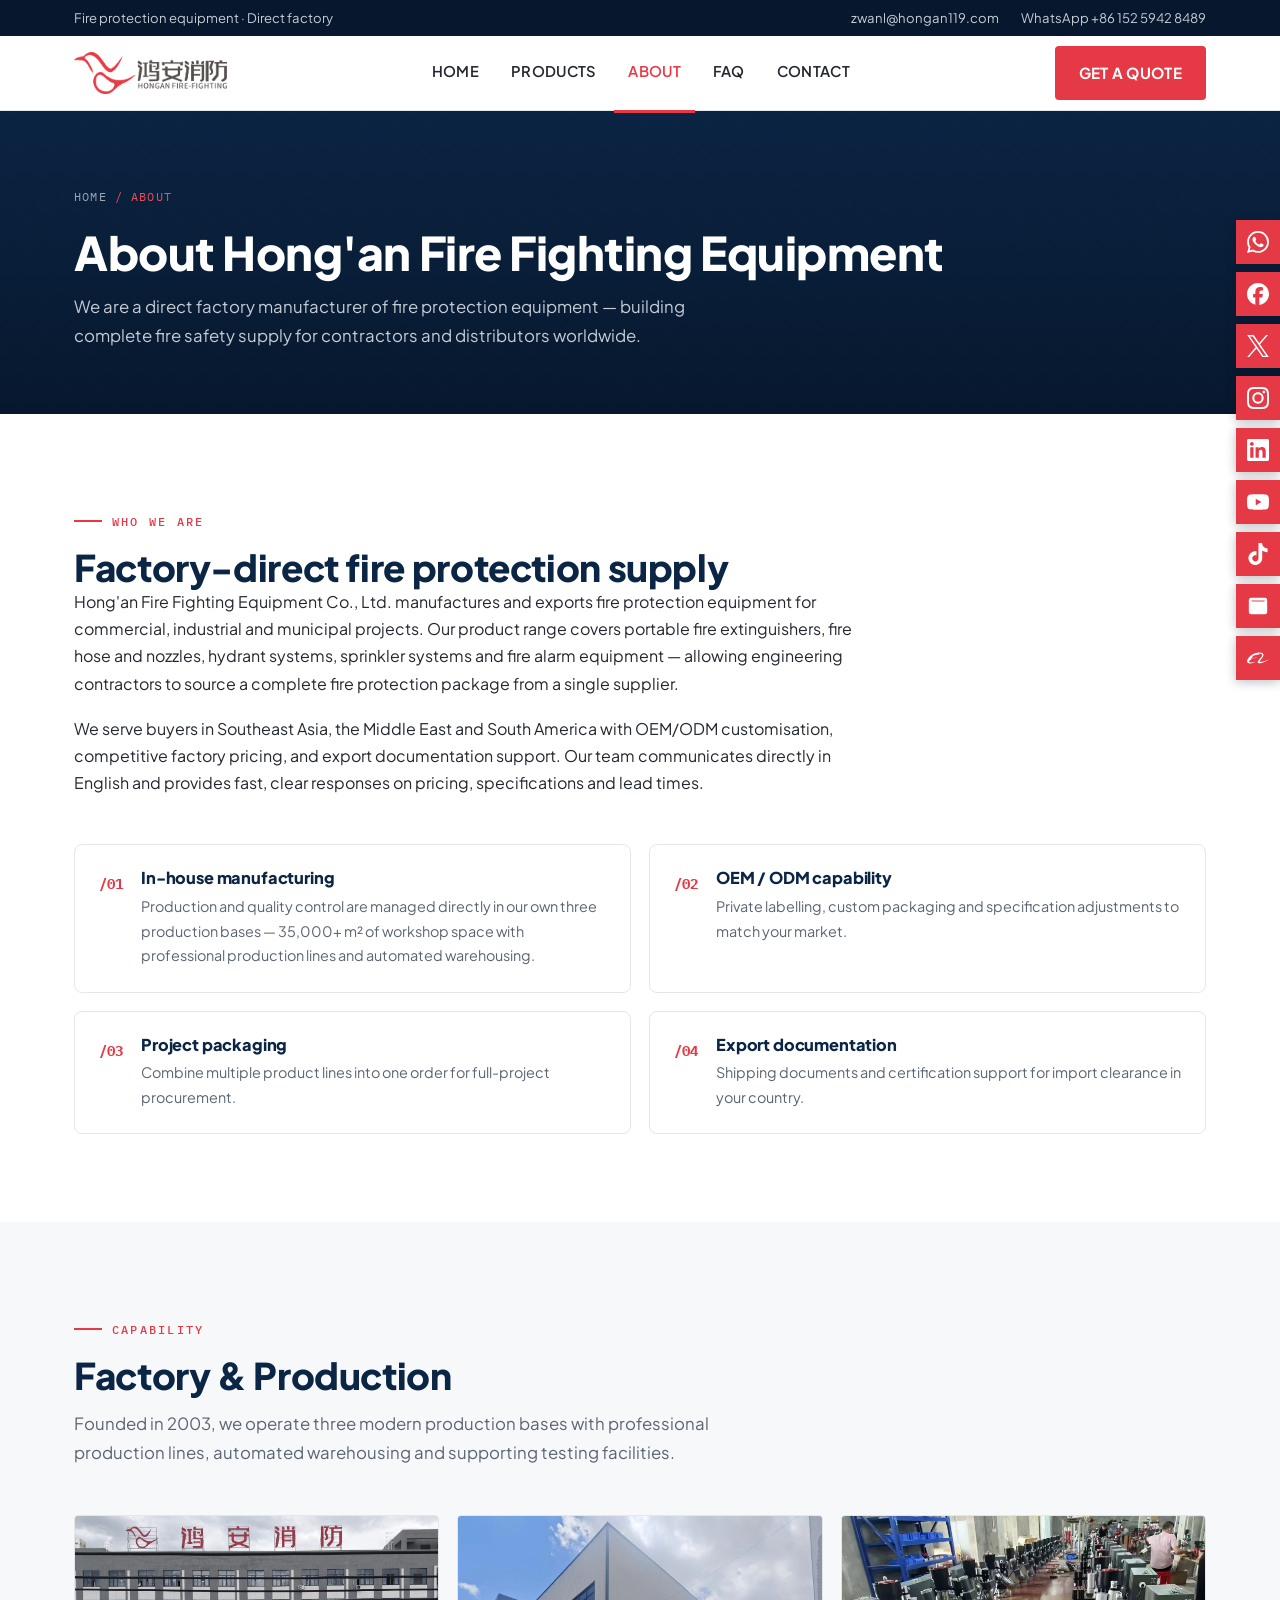
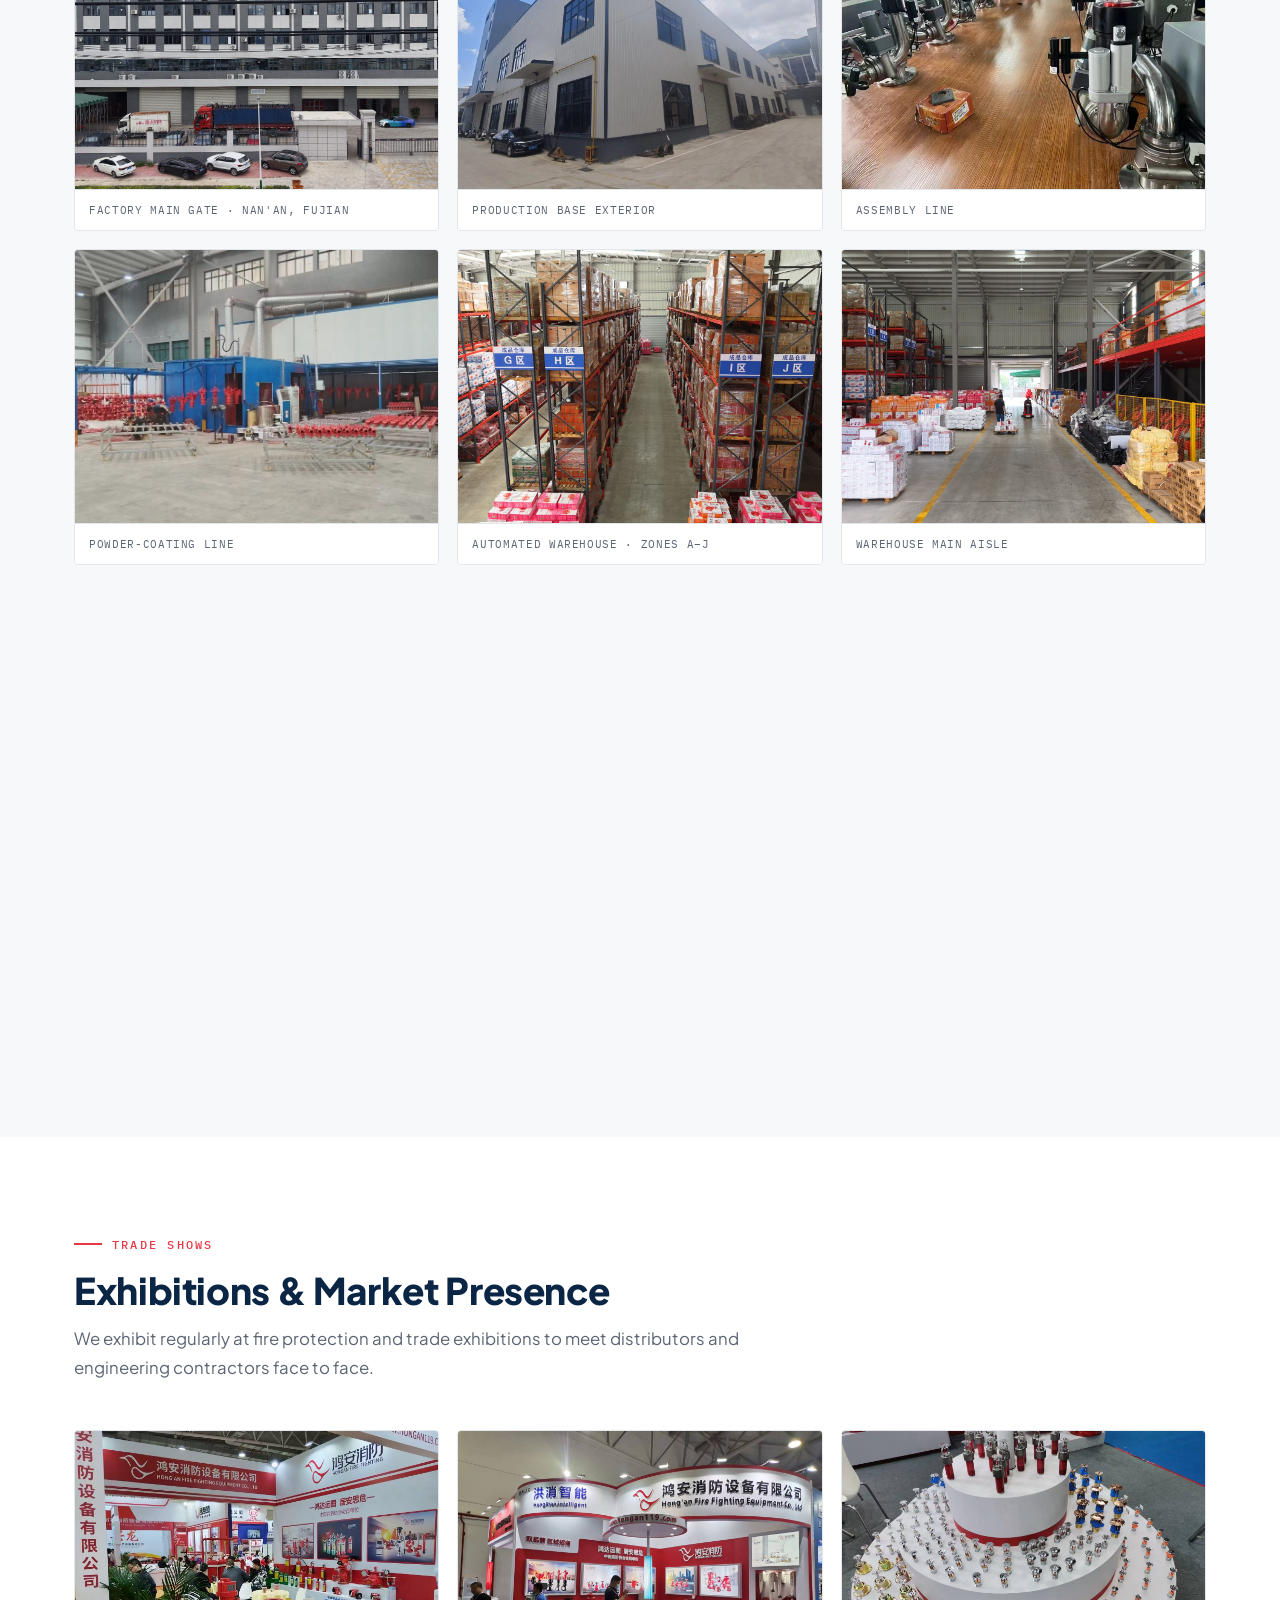
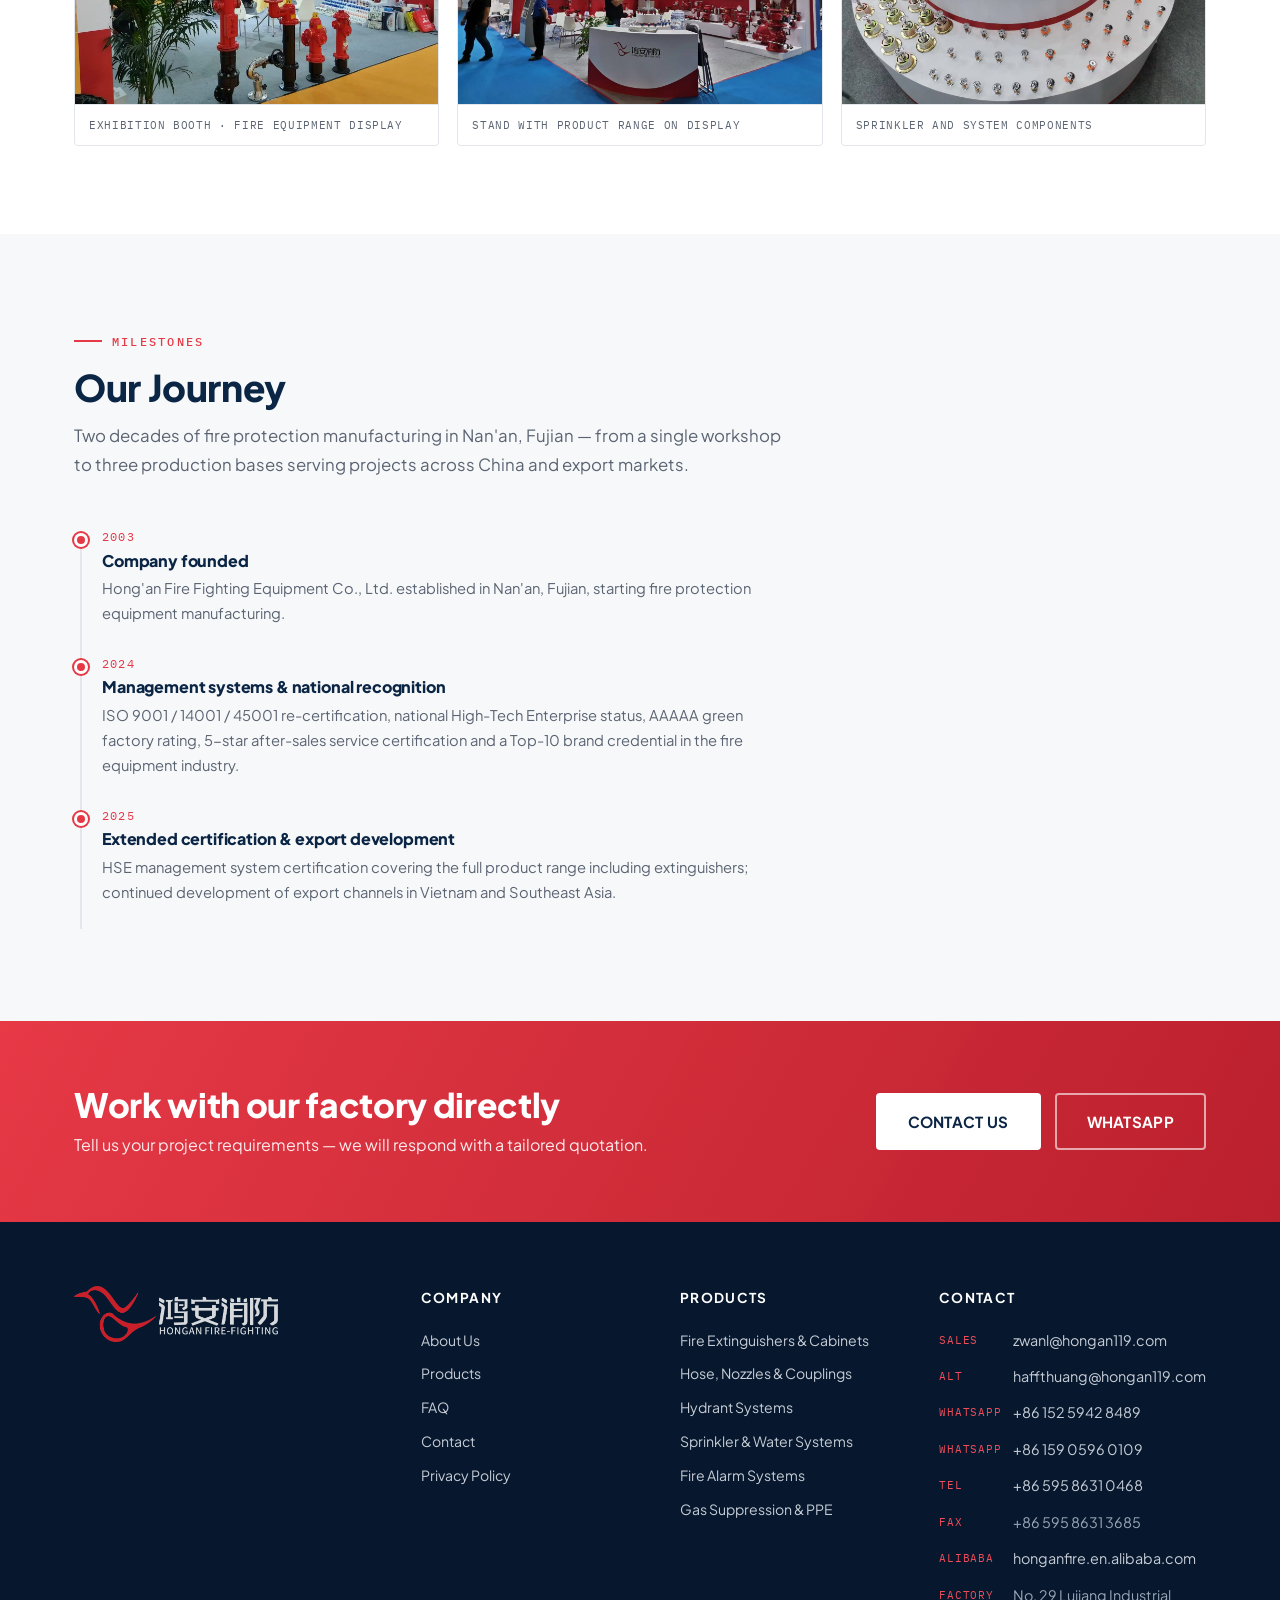
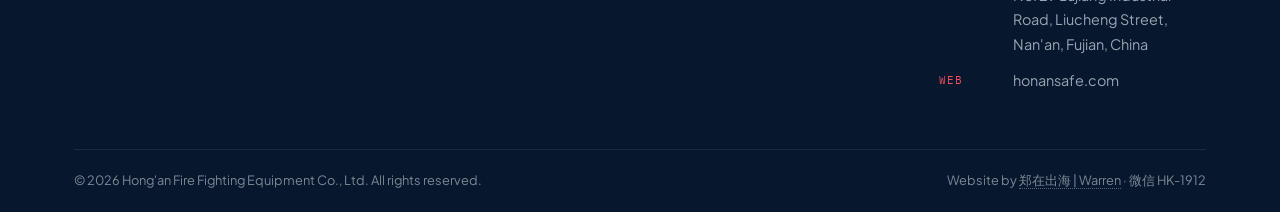
==== commit ef06940d: "feat: add fixed contact rail (WhatsApp / Email / Alibaba) with hover-expand labels" ====
--- a/about.html
+++ b/about.html
@@ -8,8 +8,8 @@
   <link rel="canonical" href="https://honansafe.com/about.html">
   <link rel="preconnect" href="https://fonts.googleapis.com">
   <link rel="preconnect" href="https://fonts.gstatic.com" crossorigin>
-  <link href="https://fonts.googleapis.com/css2?family=Archivo:wght@400;500;600;700;800&family=IBM+Plex+Mono:wght@400;500;600&display=swap" rel="stylesheet">
-  <link rel="stylesheet" href="assets/styles.css?v=5">
+  <link href="https://fonts.googleapis.com/css2?family=Plus+Jakarta+Sans:wght@400;500;600;700;800&family=IBM+Plex+Mono:wght@400;500;600&display=swap" rel="stylesheet">
+  <link rel="stylesheet" href="assets/styles.css?v=7">
   <script type="application/ld+json">
   {
     "@context": "https://schema.org",
--- a/assets/styles.css
+++ b/assets/styles.css
@@ -34,8 +34,8 @@
   --text-muted: #5b6472;
 
   /* Typography */
-  --font-head: "Archivo", "Segoe UI", sans-serif;
-  --font-body: "Archivo", "Segoe UI", sans-serif;
+  --font-head: "Plus Jakarta Sans", "Segoe UI", sans-serif;
+  --font-body: "Plus Jakarta Sans", "Segoe UI", sans-serif;
   --font-mono: "IBM Plex Mono", "Consolas", monospace;
 
   /* Layout */
@@ -1755,6 +1755,8 @@
 /* labels collapse instantly (so only the hovered item is ever open),
    but expand with a short animation */
 .contact-rail .rail-label {
+  position: relative;
+  z-index: 2; /* keep the label above the flame layer */
   max-width: 0;
   padding: 0;
   overflow: hidden;
@@ -1842,18 +1844,16 @@
   left: 3px;
   right: 3px;
   bottom: 0;
-  height: 26px;
+  height: 22px;
   transform-origin: 50% 100%;
   filter: blur(1px);
   opacity: 0;
   pointer-events: none;
   z-index: 0;
   background-repeat: no-repeat;
-  background-size: 17% 100%;
-  background-position: 3% 100%, 26% 100%, 49% 100%, 72% 100%, 95% 100%;
+  background-size: 23% 100%;
+  background-position: 6% 100%, 50% 100%, 94% 100%;
   background-image:
-    radial-gradient(ellipse at 50% 100%, #fff9d8 0%, #ffbb44 38%, #ef4b2b 68%, rgba(239, 75, 43, 0) 82%),
-    radial-gradient(ellipse at 50% 100%, #fff9d8 0%, #ffbb44 38%, #ef4b2b 68%, rgba(239, 75, 43, 0) 82%),
     radial-gradient(ellipse at 50% 100%, #fff9d8 0%, #ffbb44 38%, #ef4b2b 68%, rgba(239, 75, 43, 0) 82%),
     radial-gradient(ellipse at 50% 100%, #fff9d8 0%, #ffbb44 38%, #ef4b2b 68%, rgba(239, 75, 43, 0) 82%),
     radial-gradient(ellipse at 50% 100%, #fff9d8 0%, #ffbb44 38%, #ef4b2b 68%, rgba(239, 75, 43, 0) 82%);
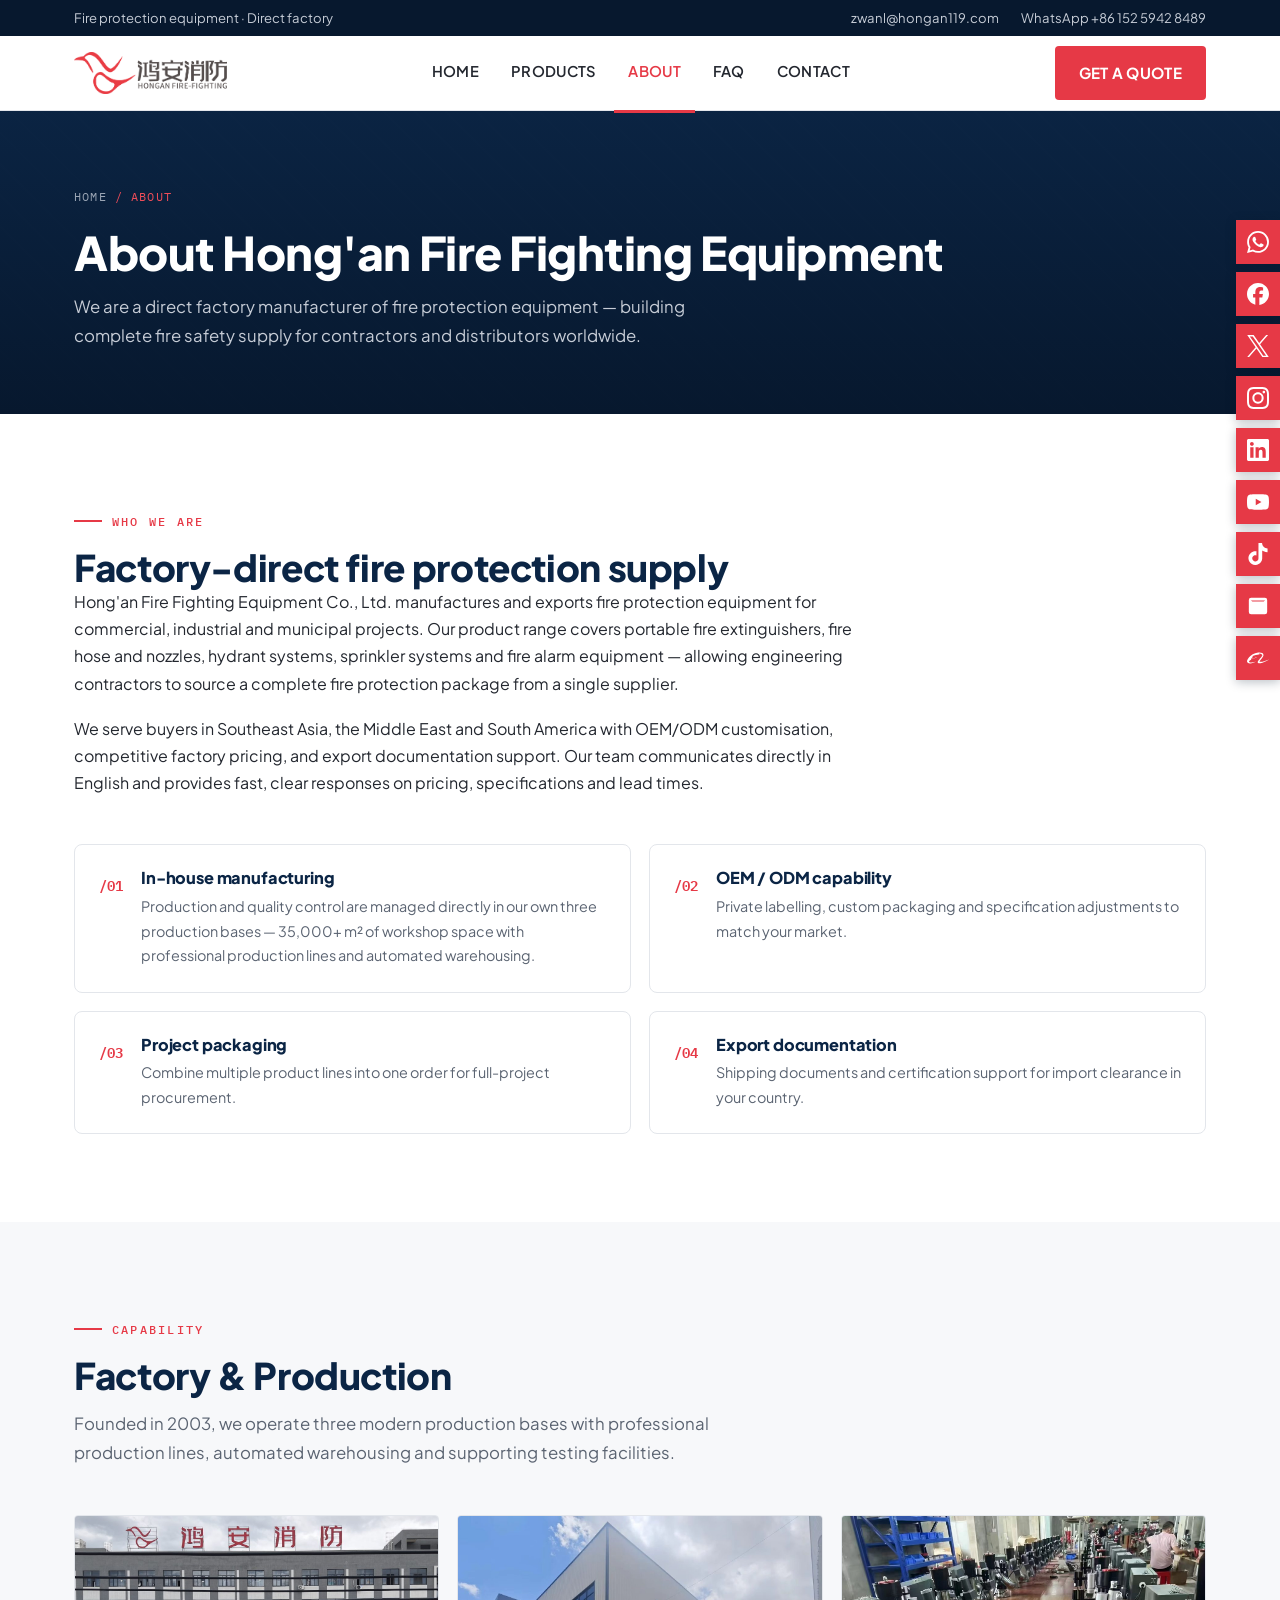
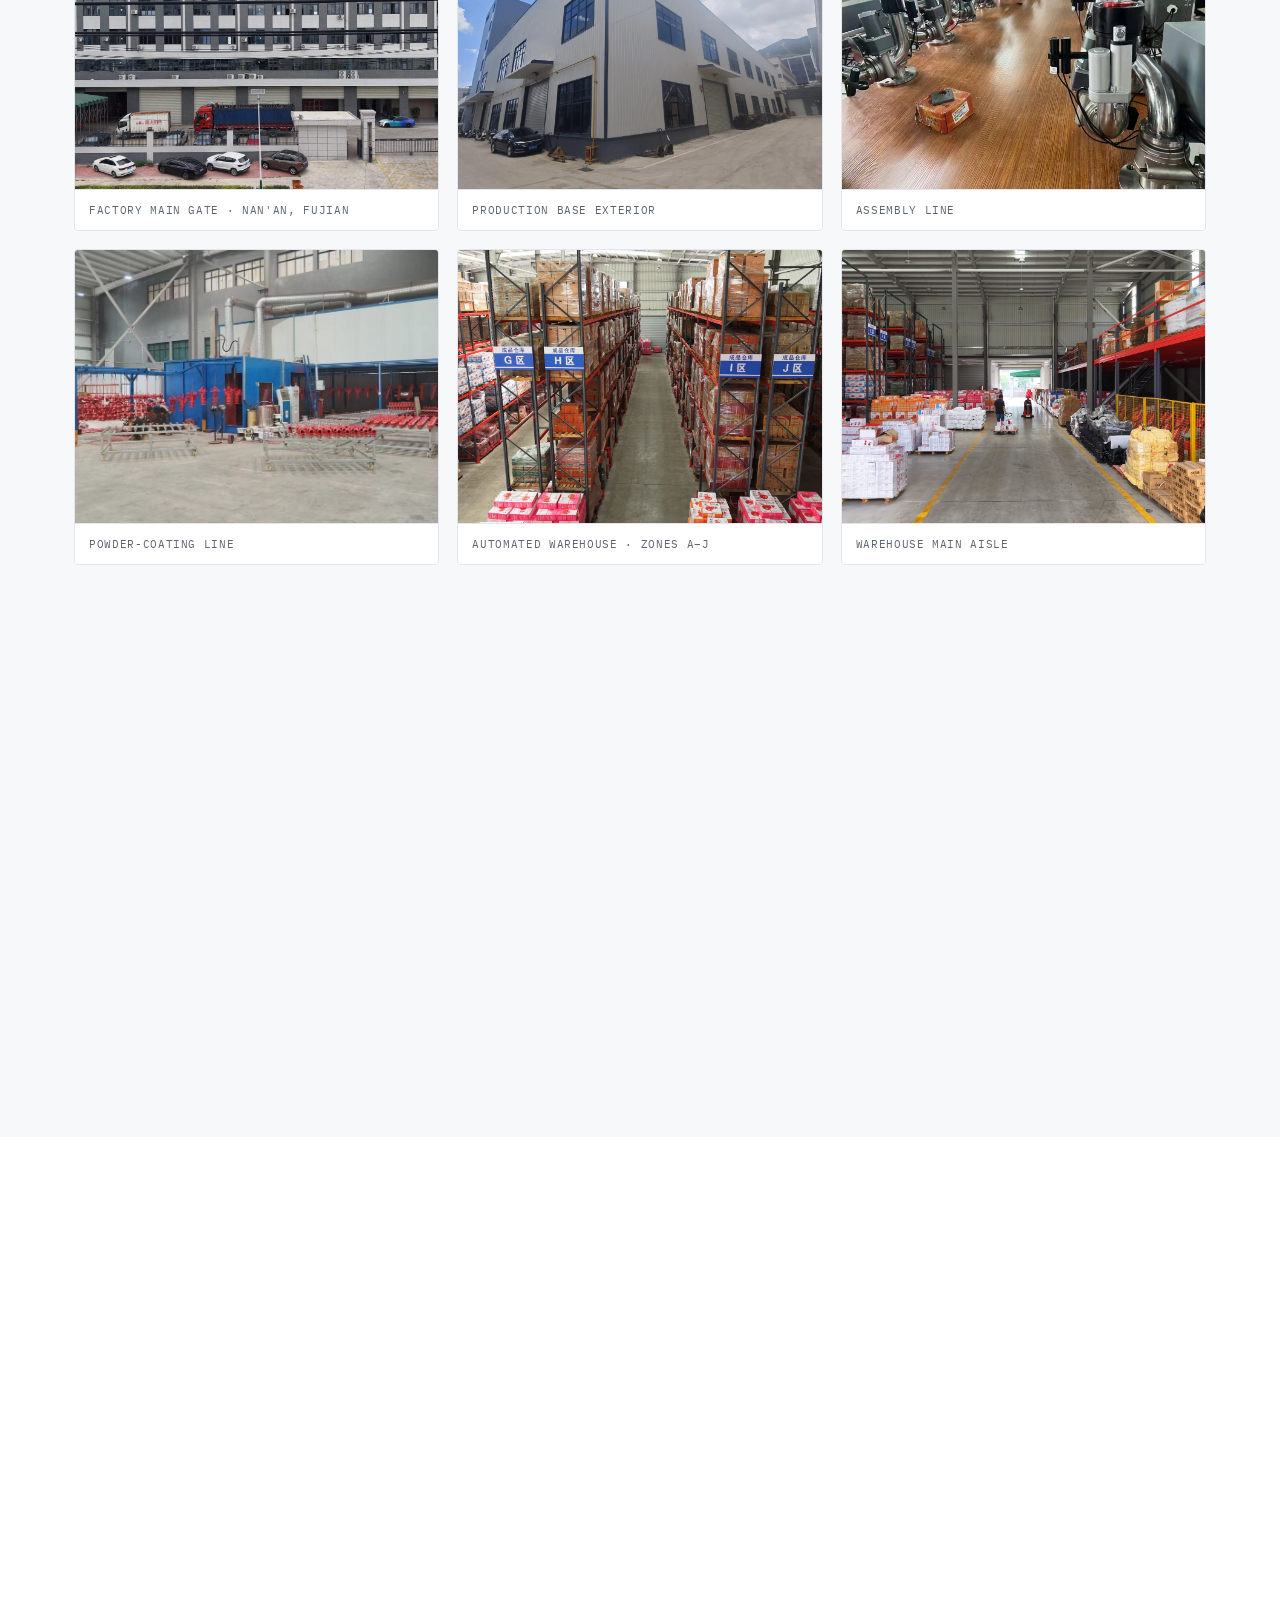
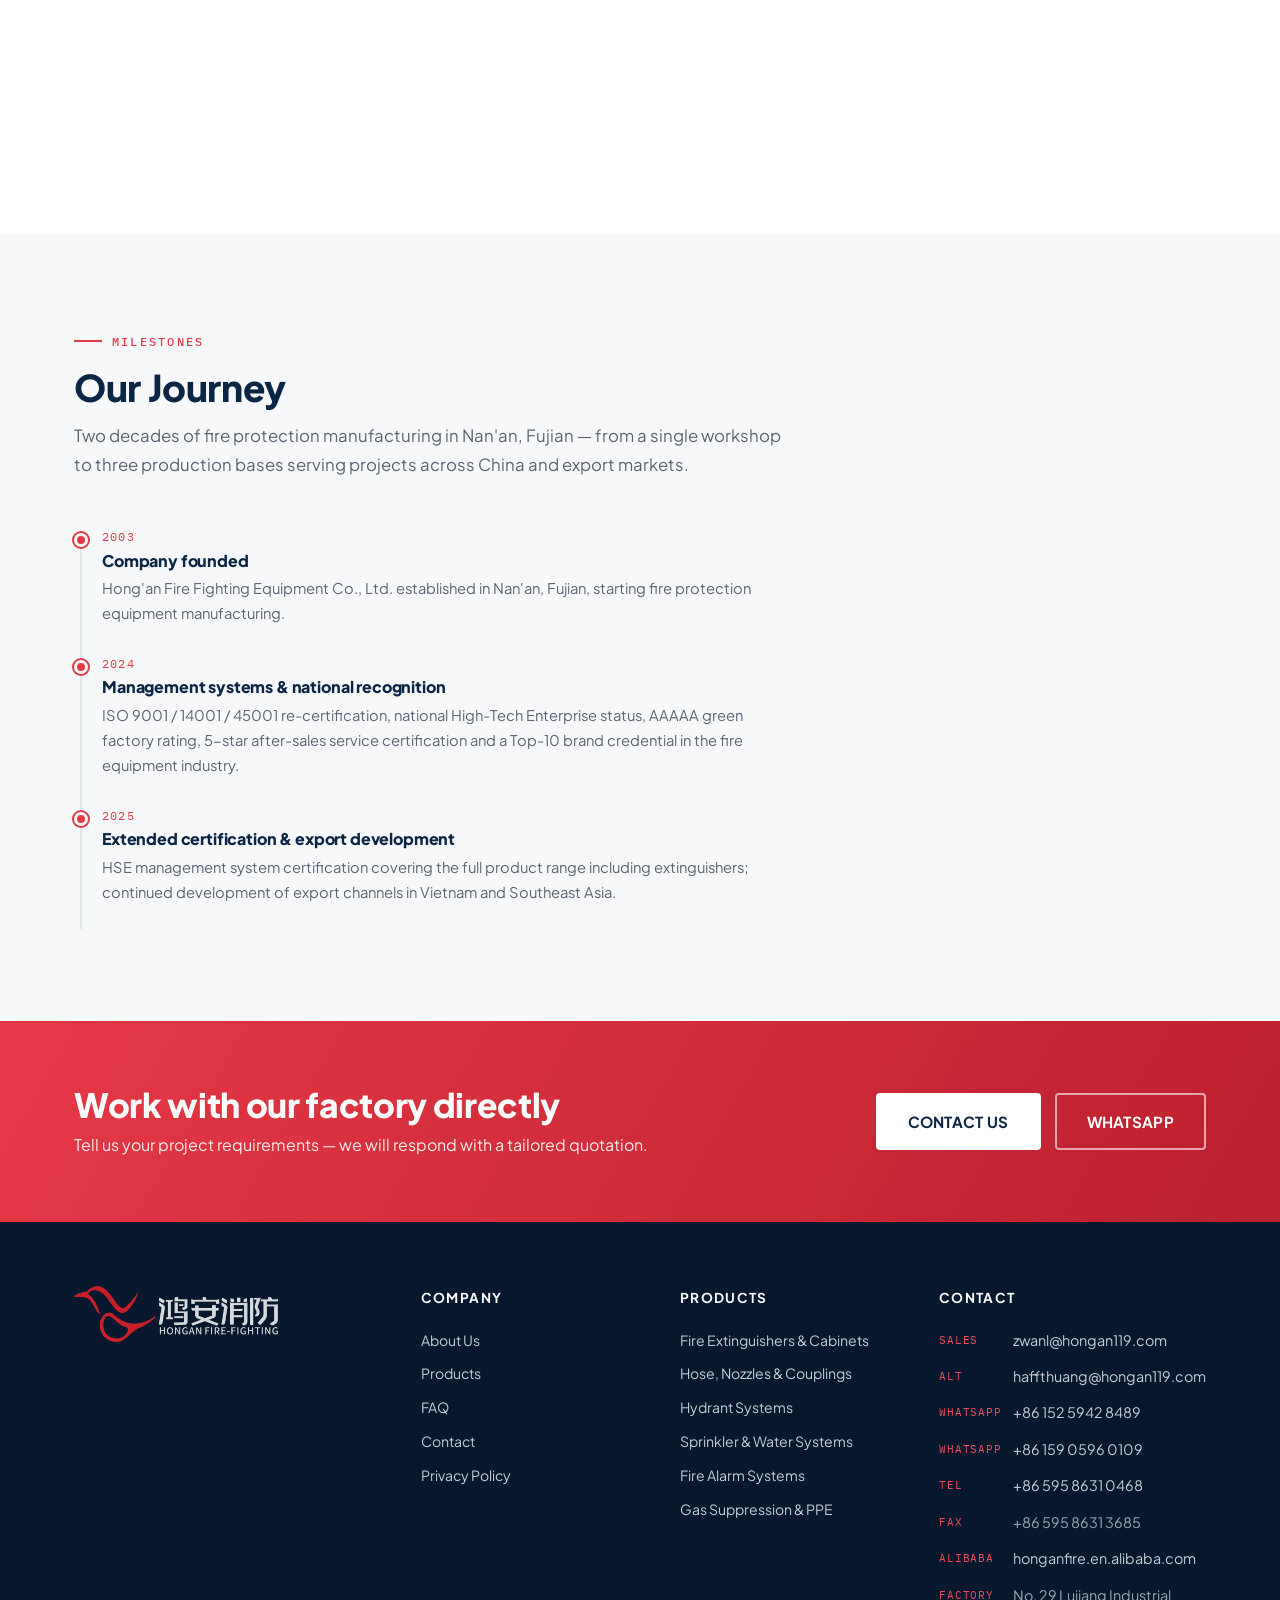
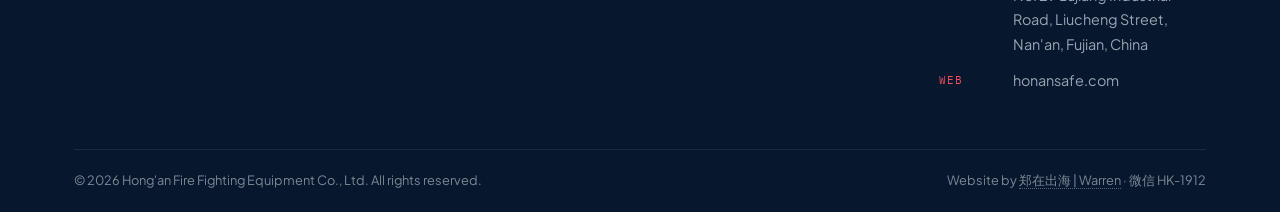
==== commit b5155031: "feat: add fixed contact rail (WhatsApp / Email / Alibaba) with hover-expand labels" ====
--- a/about.html
+++ b/about.html
@@ -6,9 +6,8 @@
   <title>About Us — Hong'an Fire Fighting Equipment Co., Ltd. | Fire Protection Factory</title>
   <meta name="description" content="Hong'an Fire Fighting Equipment Co., Ltd. is a direct factory manufacturer and exporter of fire protection equipment — fire extinguishers, hose, hydrants, sprinkler and alarm systems — serving engineering contractors in Southeast Asia, the Middle East and South America.">
   <link rel="canonical" href="https://honansafe.com/about.html">
-  <link rel="preconnect" href="https://fonts.googleapis.com">
-  <link rel="preconnect" href="https://fonts.gstatic.com" crossorigin>
-  <link href="https://fonts.googleapis.com/css2?family=Plus+Jakarta+Sans:wght@400;500;600;700;800&family=IBM+Plex+Mono:wght@400;500;600&display=swap" rel="stylesheet">
+  <link rel="preload" href="assets/fonts/pjs-200_800.woff2" as="font" type="font/woff2" crossorigin>
+  <link rel="stylesheet" href="assets/fonts.css?v=8">
   <link rel="stylesheet" href="assets/styles.css?v=7">
   <script type="application/ld+json">
   {
--- a/assets/fonts.css
+++ b/assets/fonts.css
@@ -0,0 +1,33 @@
+/* Self-hosted web fonts (no third-party requests, works on restricted networks) */
+
+@font-face {
+  font-family: "Plus Jakarta Sans";
+  font-style: normal;
+  font-weight: 200 800;
+  font-display: swap;
+  src: url("fonts/pjs-200_800.woff2") format("woff2");
+}
+
+@font-face {
+  font-family: "IBM Plex Mono";
+  font-style: normal;
+  font-weight: 400;
+  font-display: swap;
+  src: url("fonts/plex400-400.woff2") format("woff2");
+}
+
+@font-face {
+  font-family: "IBM Plex Mono";
+  font-style: normal;
+  font-weight: 500;
+  font-display: swap;
+  src: url("fonts/plex500-500.woff2") format("woff2");
+}
+
+@font-face {
+  font-family: "IBM Plex Mono";
+  font-style: normal;
+  font-weight: 600;
+  font-display: swap;
+  src: url("fonts/plex600-600.woff2") format("woff2");
+}
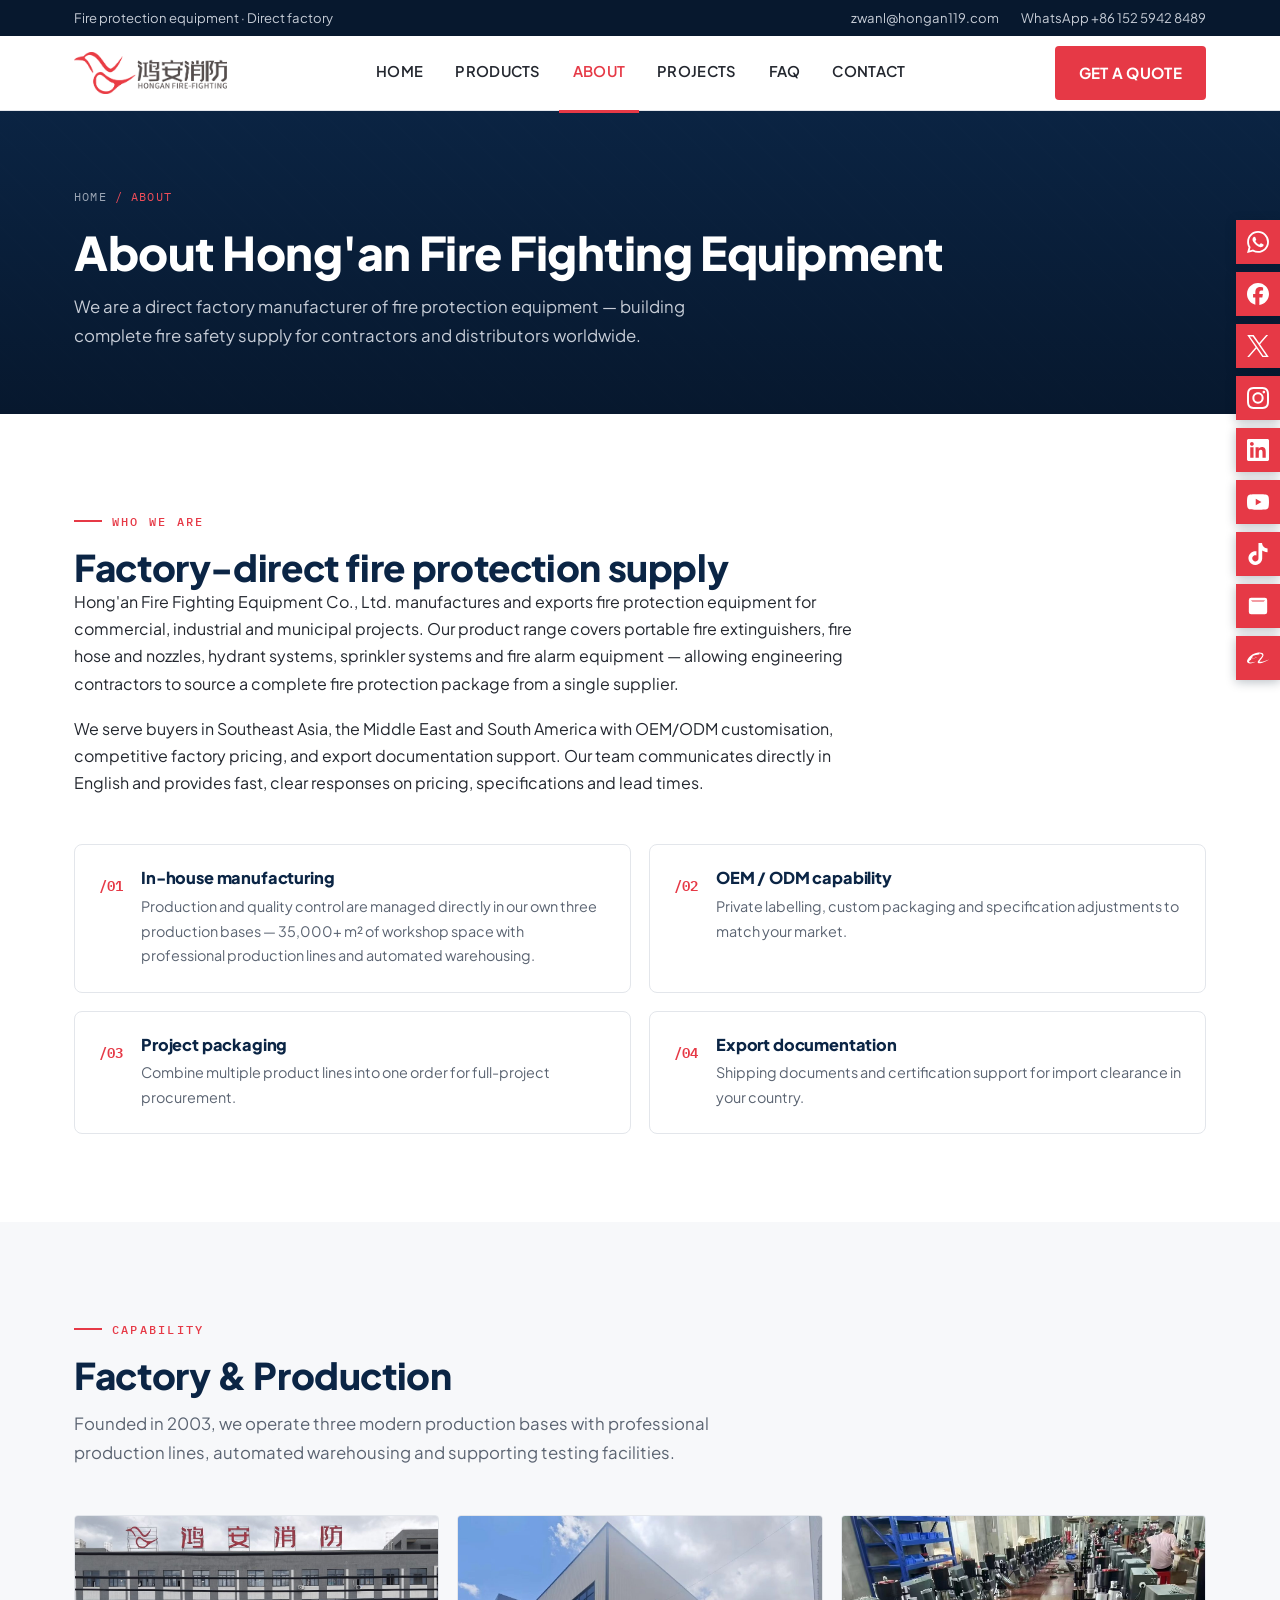
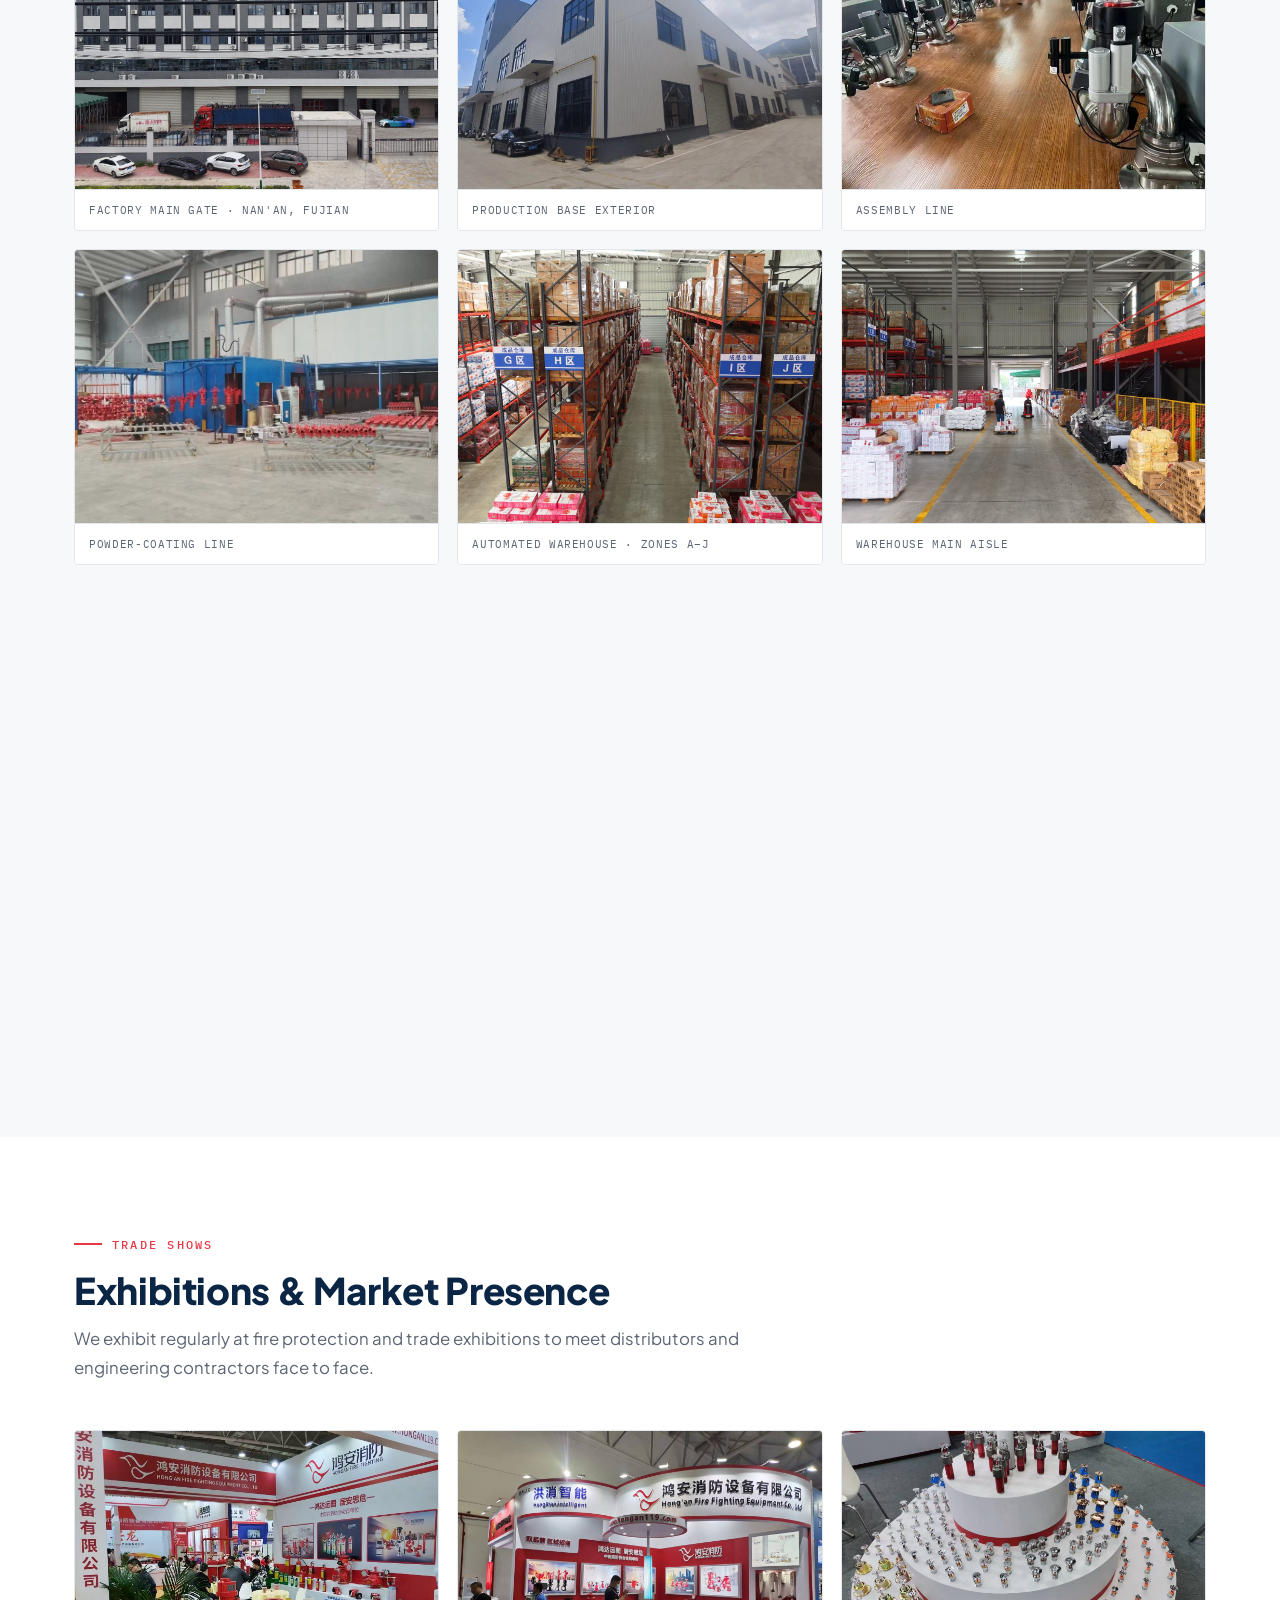
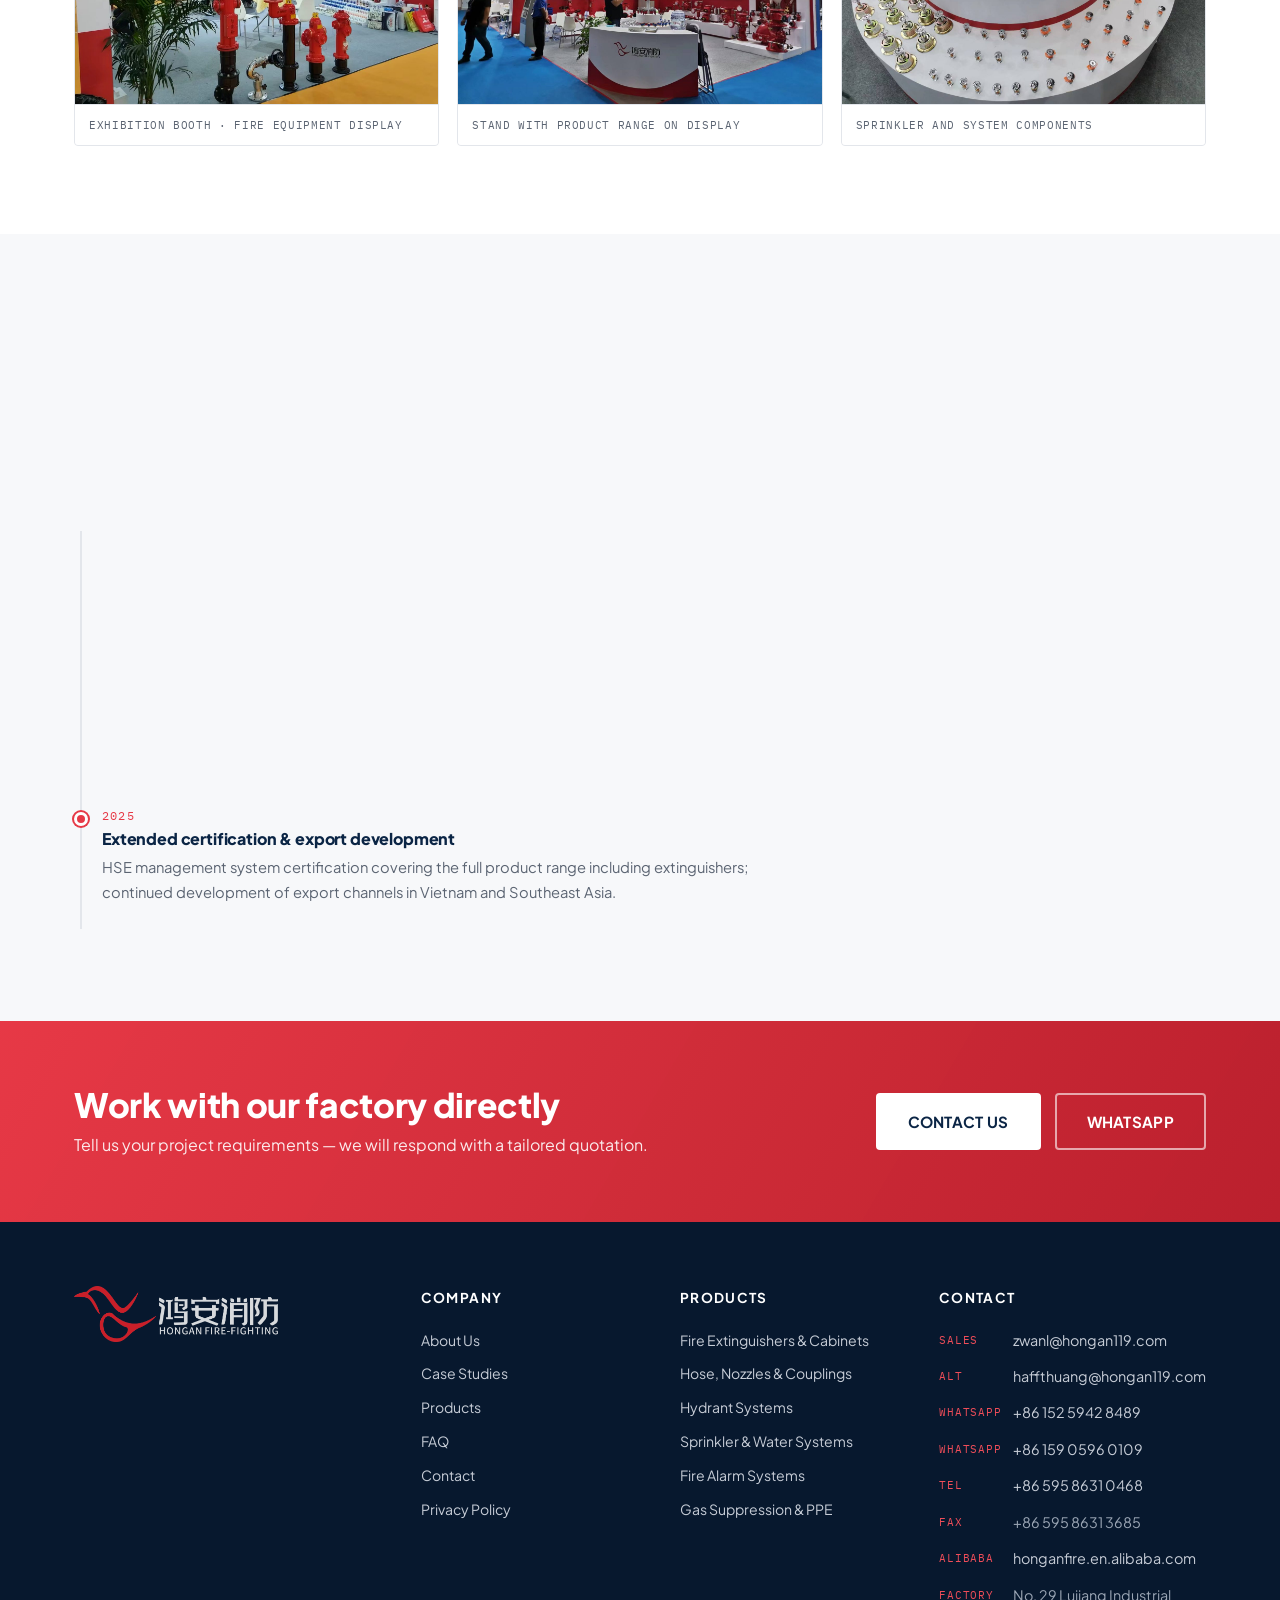
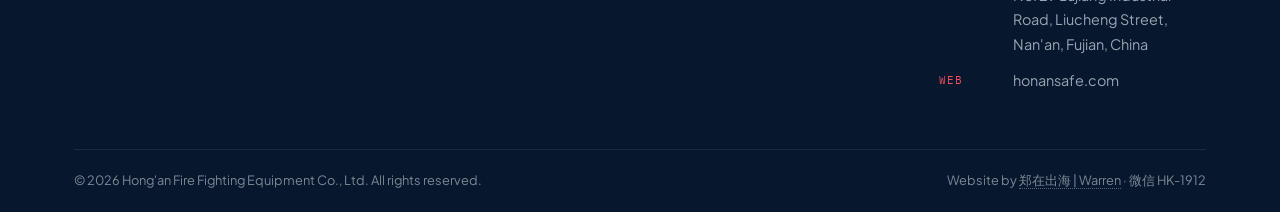
==== commit 9ac27136: "feat: add English engineering case studies page (5 accepted projects) with project photography, nav " ====
--- a/about.html
+++ b/about.html
@@ -8,7 +8,7 @@
   <link rel="canonical" href="https://honansafe.com/about.html">
   <link rel="preload" href="assets/fonts/pjs-200_800.woff2" as="font" type="font/woff2" crossorigin>
   <link rel="stylesheet" href="assets/fonts.css?v=8">
-  <link rel="stylesheet" href="assets/styles.css?v=7">
+  <link rel="stylesheet" href="assets/styles.css?v=9">
   <script type="application/ld+json">
   {
     "@context": "https://schema.org",
@@ -55,6 +55,7 @@
             </ul>
           </li>
           <li><a href="about.html" class="active">About</a></li>
+          <li><a href="projects.html">Projects</a></li>
           <li><a href="faq.html">FAQ</a></li>
           <li><a href="contact.html">Contact</a></li>
         </ul>
@@ -262,6 +263,7 @@
           <h5>Company</h5>
           <ul class="footer-links">
             <li><a href="about.html">About Us</a></li>
+            <li><a href="projects.html">Case Studies</a></li>
             <li><a href="products.html">Products</a></li>
             <li><a href="faq.html">FAQ</a></li>
             <li><a href="contact.html">Contact</a></li>
--- a/assets/styles.css
+++ b/assets/styles.css
@@ -1891,3 +1891,19 @@
     animation: none;
   }
 }
+
+
+/* ---------- Case studies (projects.html) ---------- */
+.case-split { display: grid; grid-template-columns: 1.05fr 0.95fr; gap: 46px; align-items: start; }
+.case-photo { margin: 0; }
+.case-photo img { width: 100%; height: auto; display: block; border-radius: var(--radius-lg); border: 1px solid var(--gray-200); box-shadow: var(--shadow-sm); }
+.case-photo figcaption { margin-top: 10px; font-family: var(--font-mono); font-size: 0.66rem; letter-spacing: 0.07em; text-transform: uppercase; color: var(--gray-500); }
+.case-facts { display: grid; grid-template-columns: repeat(2, minmax(0, 1fr)); gap: 16px 24px; margin: 20px 0 22px; padding: 20px 22px; background: var(--gray-50); border-left: 3px solid var(--red-600); border-radius: 0 var(--radius) var(--radius) 0; }
+.case-facts dt { font-family: var(--font-mono); font-size: 0.62rem; letter-spacing: 0.09em; text-transform: uppercase; color: var(--gray-500); margin-bottom: 5px; }
+.case-facts dd { margin: 0; font-size: 0.88rem; font-weight: 600; color: var(--navy-900); line-height: 1.45; }
+.case-body { max-width: 880px; }
+.case-body h3 { font-size: 1.02rem; color: var(--navy-800); }
+.case-quote { margin: 30px 0 0; padding: 22px 26px; background: var(--white); border-left: 3px solid var(--navy-700); border-radius: 0 var(--radius) var(--radius) 0; box-shadow: var(--shadow-sm); font-size: 0.95rem; line-height: 1.65; color: var(--gray-700); font-style: italic; max-width: 880px; }
+.case-quote cite { display: block; margin-top: 10px; font-family: var(--font-mono); font-size: 0.64rem; font-style: normal; letter-spacing: 0.07em; text-transform: uppercase; color: var(--gray-500); }
+@media (max-width: 980px) { .case-split { grid-template-columns: 1fr; gap: 26px; } }
+@media (max-width: 560px) { .case-facts { grid-template-columns: 1fr; gap: 12px; padding: 18px; } .case-quote { padding: 18px 20px; } }
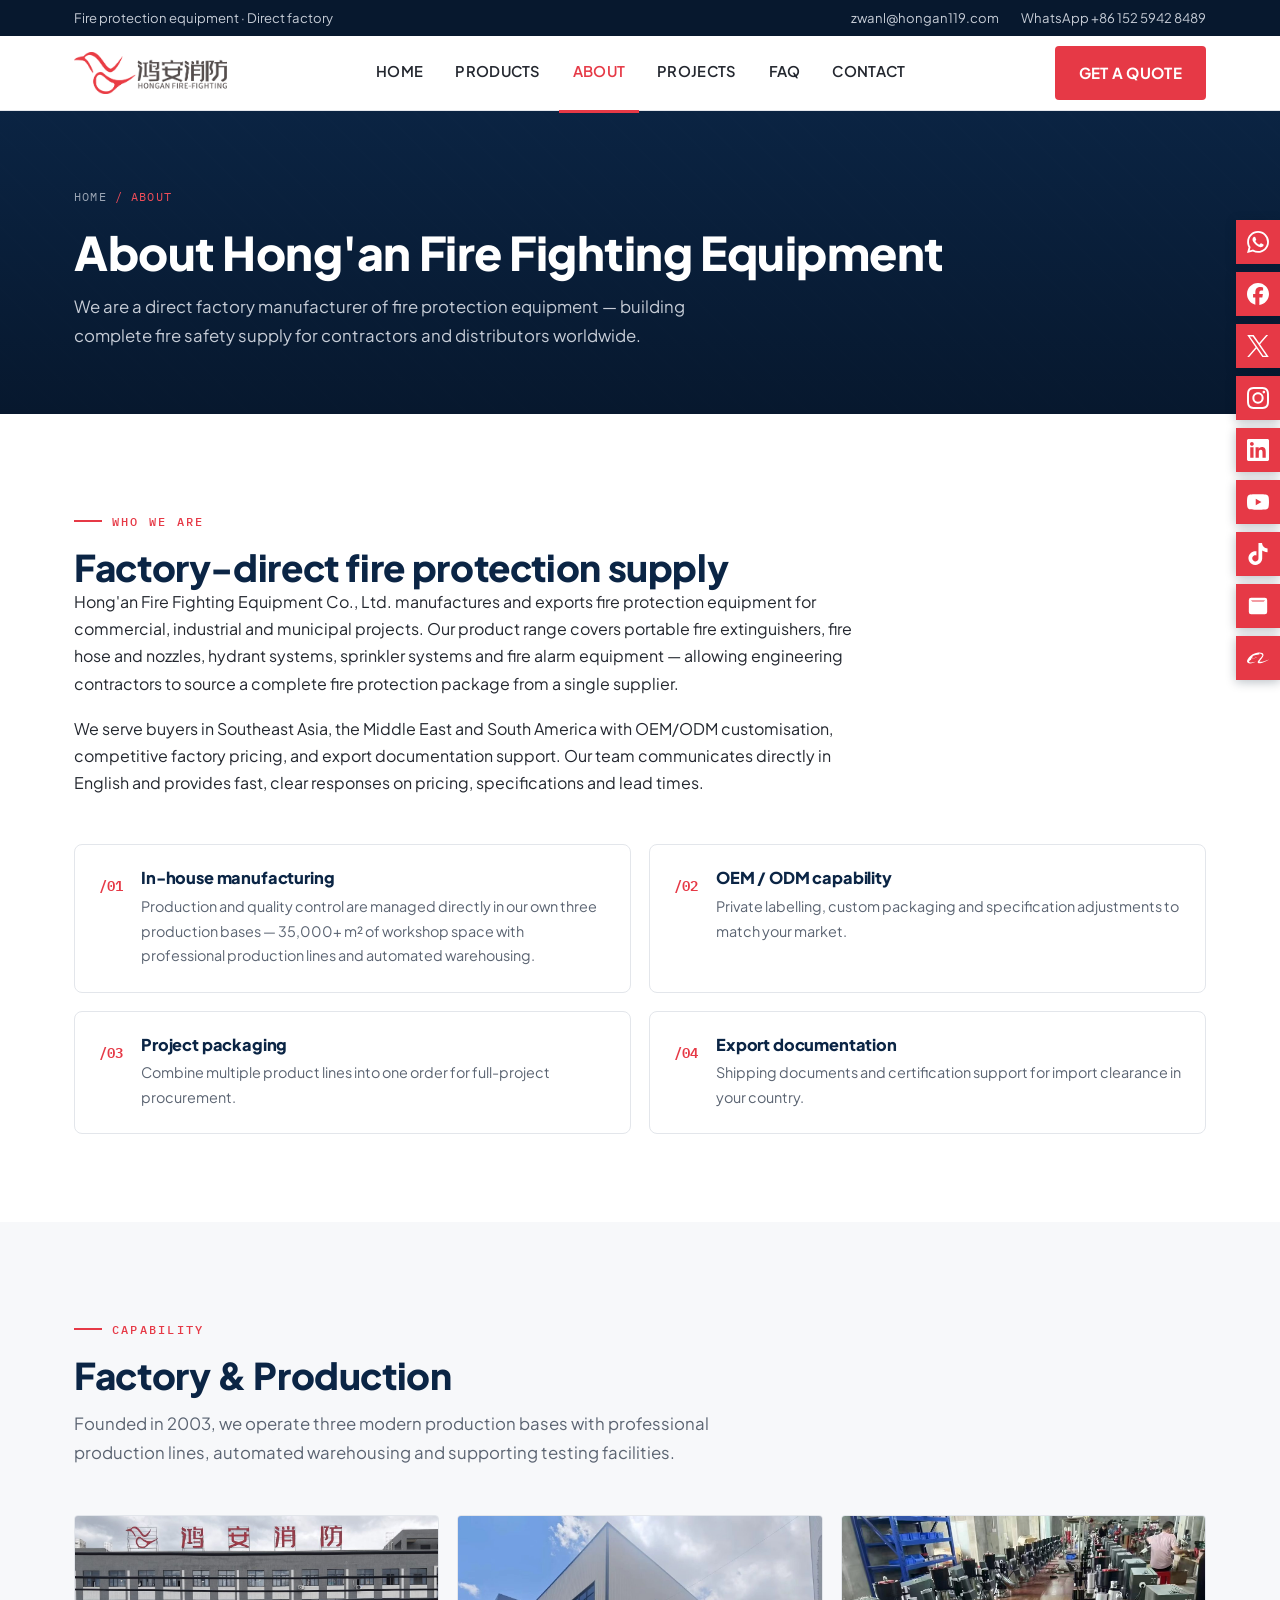
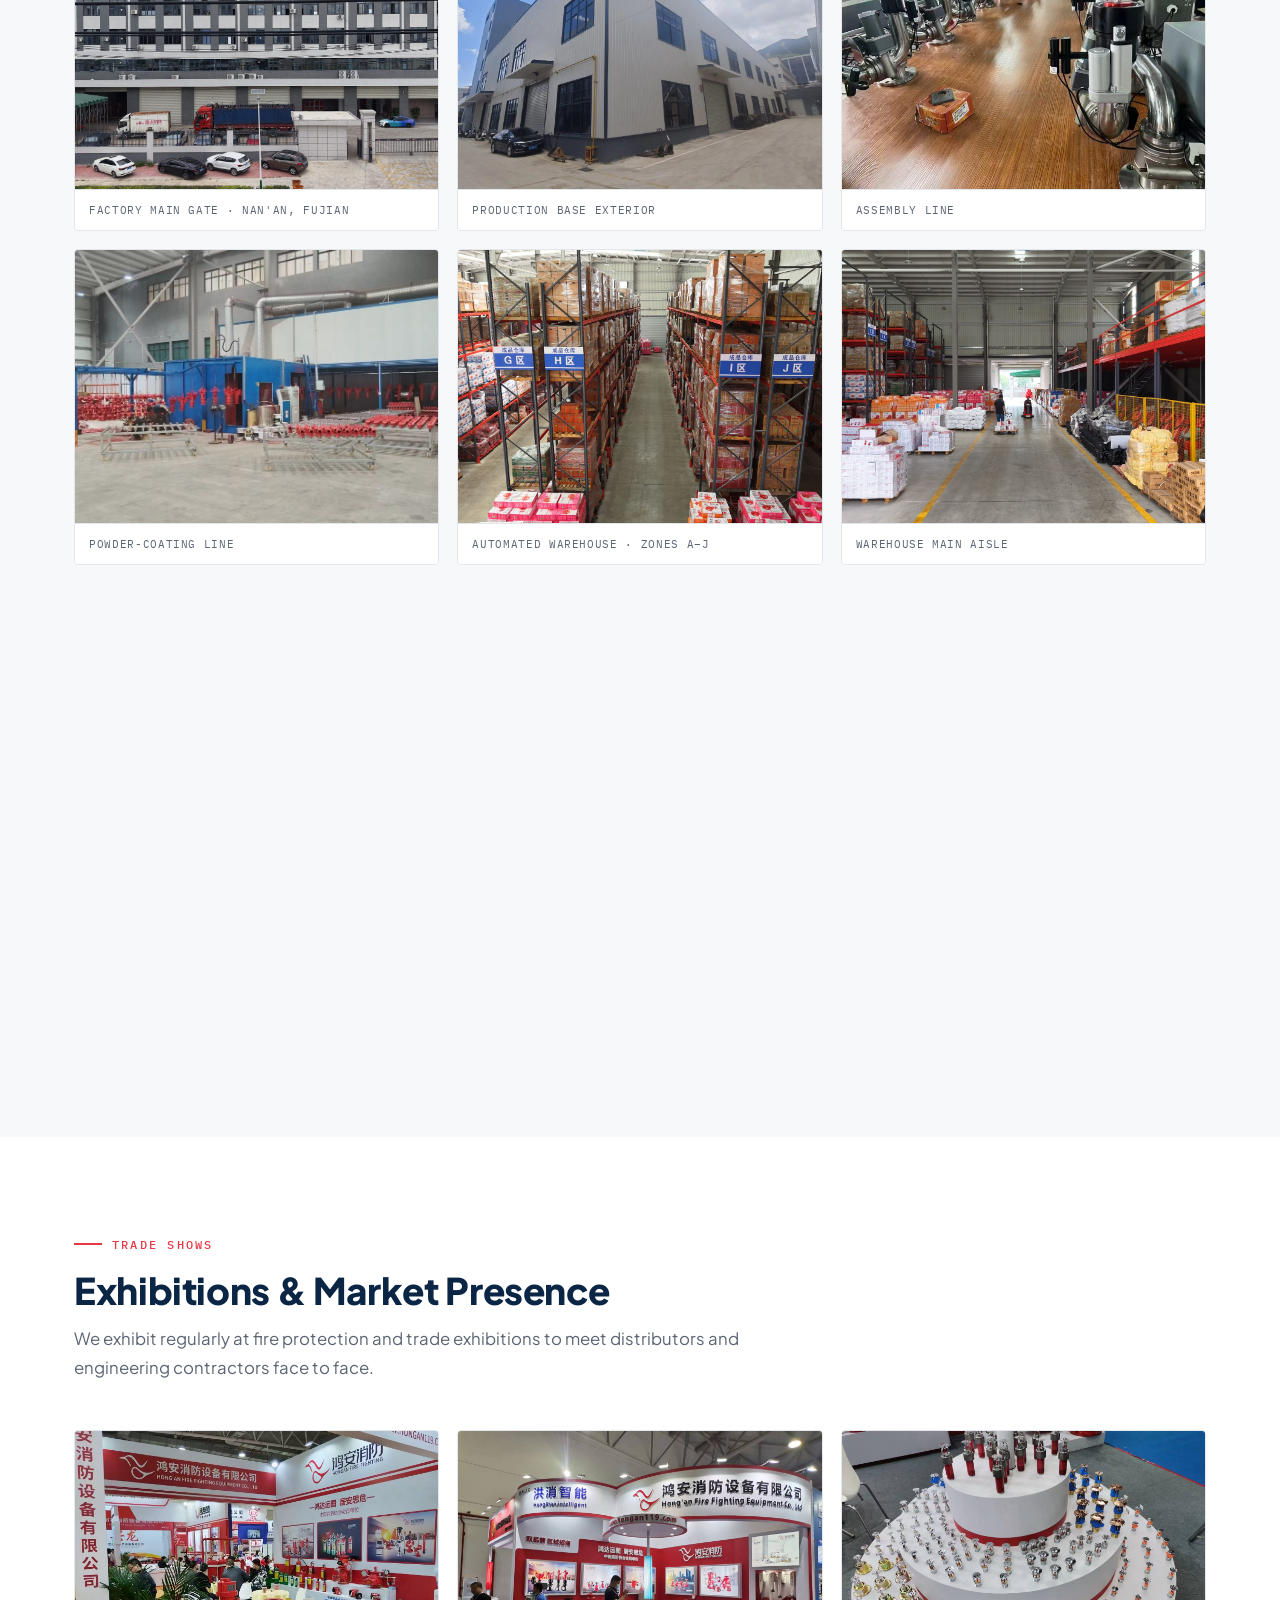
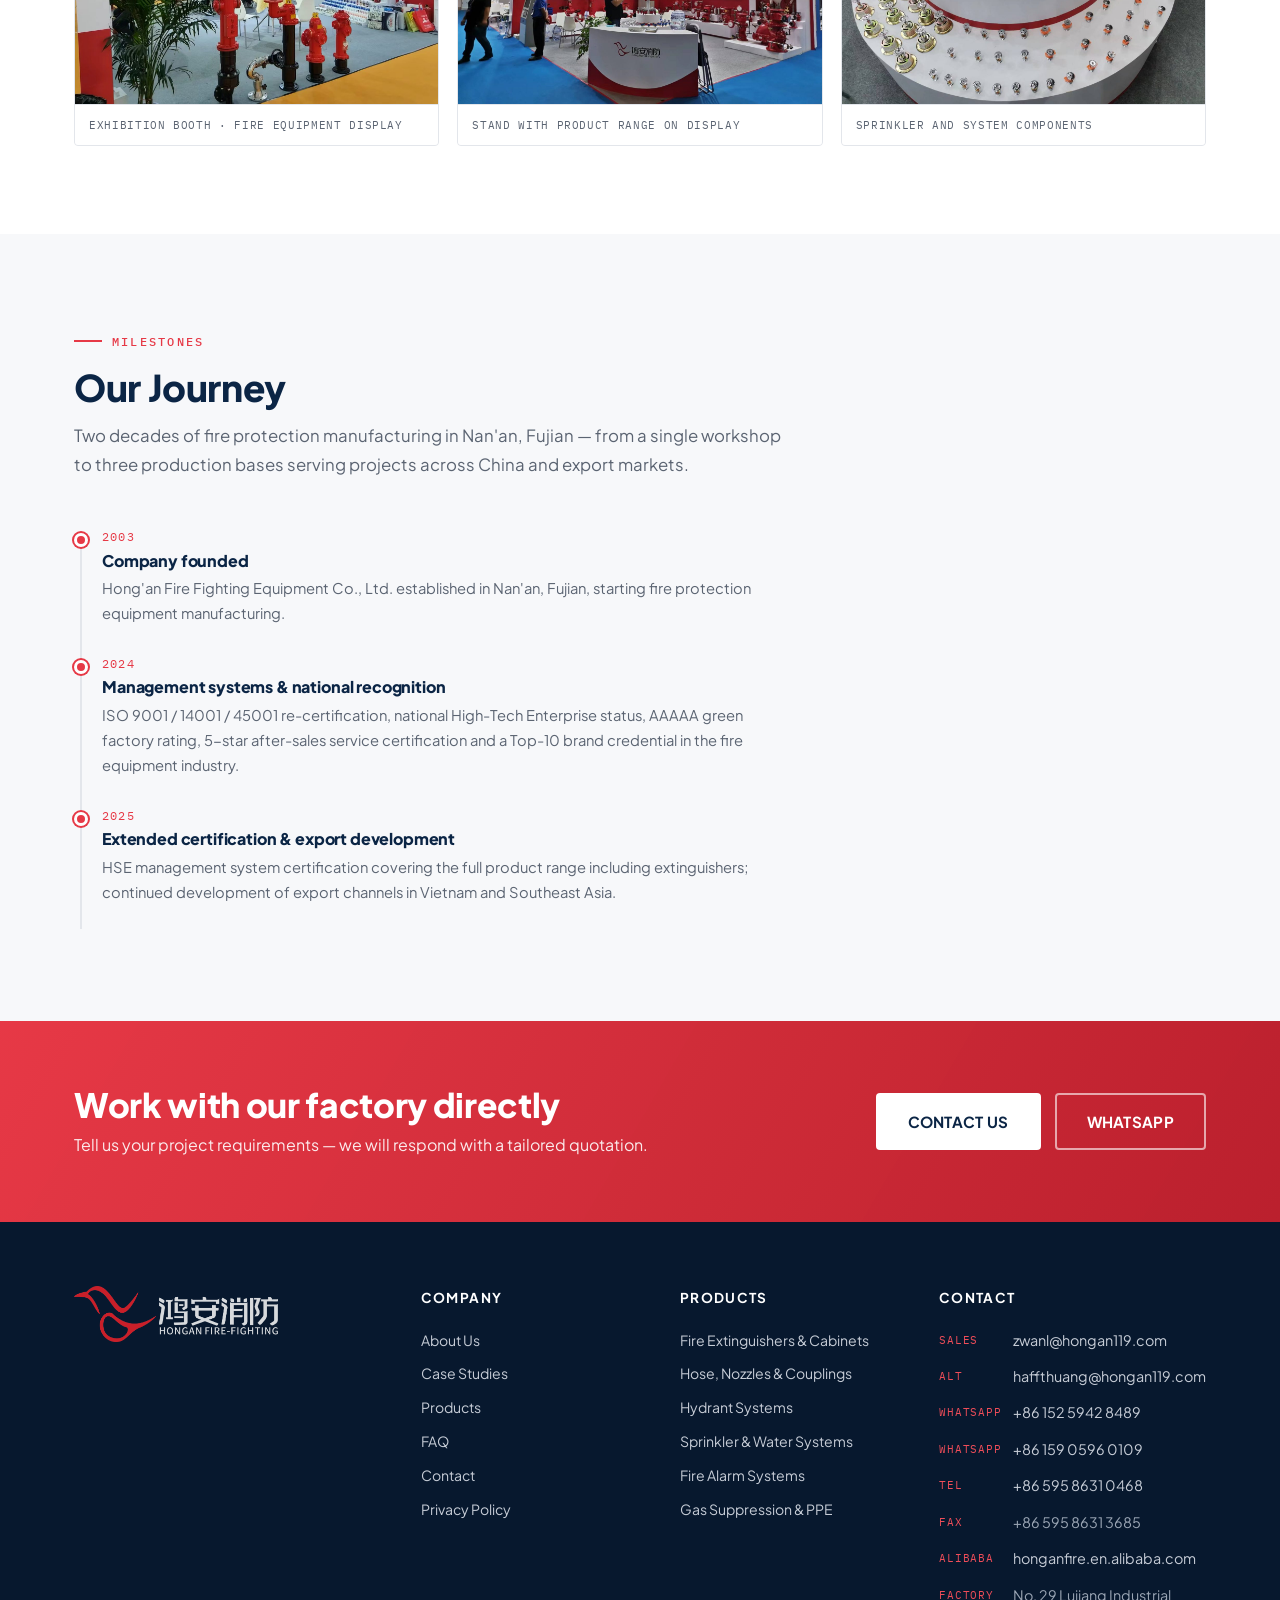
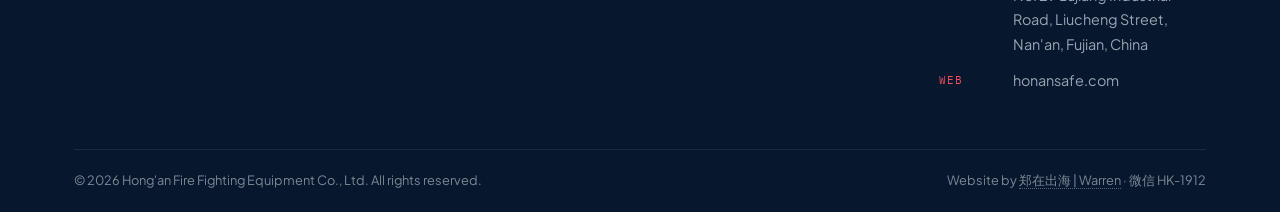
==== commit ab5cbc43: "feat: activate X (@honganfire2003) and Instagram (@honganfirefactory) links in the contact rail" ====
--- a/about.html
+++ b/about.html
@@ -314,14 +314,14 @@
       <span class="rail-label">Facebook · coming soon</span>
       <span class="rail-icon"><img src="assets/icons/facebook.svg" alt="" width="22" height="22"></span>
     </span>
-    <span class="rail-item is-pending" aria-label="X — account coming soon">
-      <span class="rail-label">X · coming soon</span>
+    <a class="rail-item" href="https://x.com/honganfire2003" target="_blank" rel="noopener" aria-label="Hong'an Fire Fighting on X">
+      <span class="rail-label">Follow us on X</span>
       <span class="rail-icon"><img src="assets/icons/x.svg" alt="" width="22" height="22"></span>
-    </span>
-    <span class="rail-item is-pending" aria-label="Instagram — account coming soon">
-      <span class="rail-label">Instagram · coming soon</span>
+    </a>
+    <a class="rail-item" href="https://www.instagram.com/honganfirefactory/" target="_blank" rel="noopener" aria-label="Hong'an Fire Fighting on Instagram">
+      <span class="rail-label">Follow us on Instagram</span>
       <span class="rail-icon"><img src="assets/icons/instagram.svg" alt="" width="22" height="22"></span>
-    </span>
+    </a>
     <span class="rail-item is-pending" aria-label="LinkedIn — account coming soon">
       <span class="rail-label">LinkedIn · coming soon</span>
       <span class="rail-icon"><img src="assets/icons/linkedin.svg" alt="" width="22" height="22"></span>
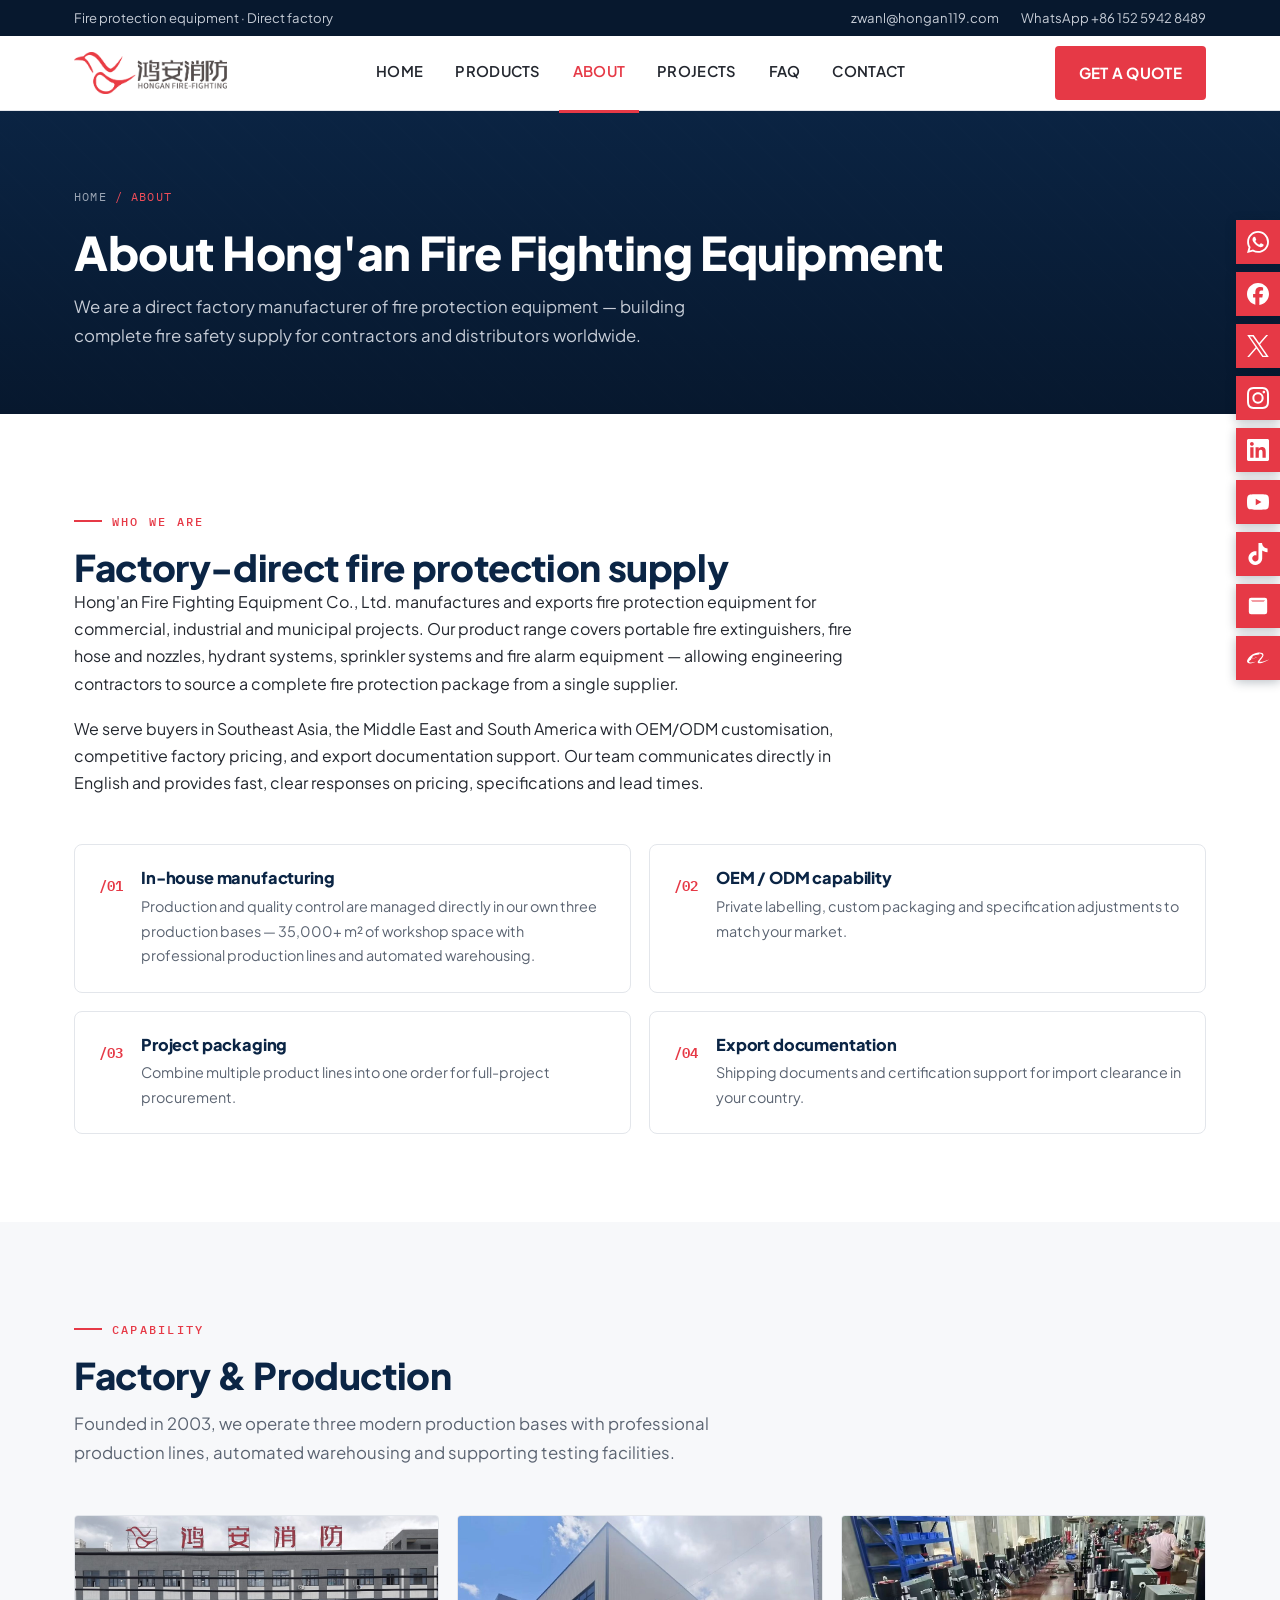
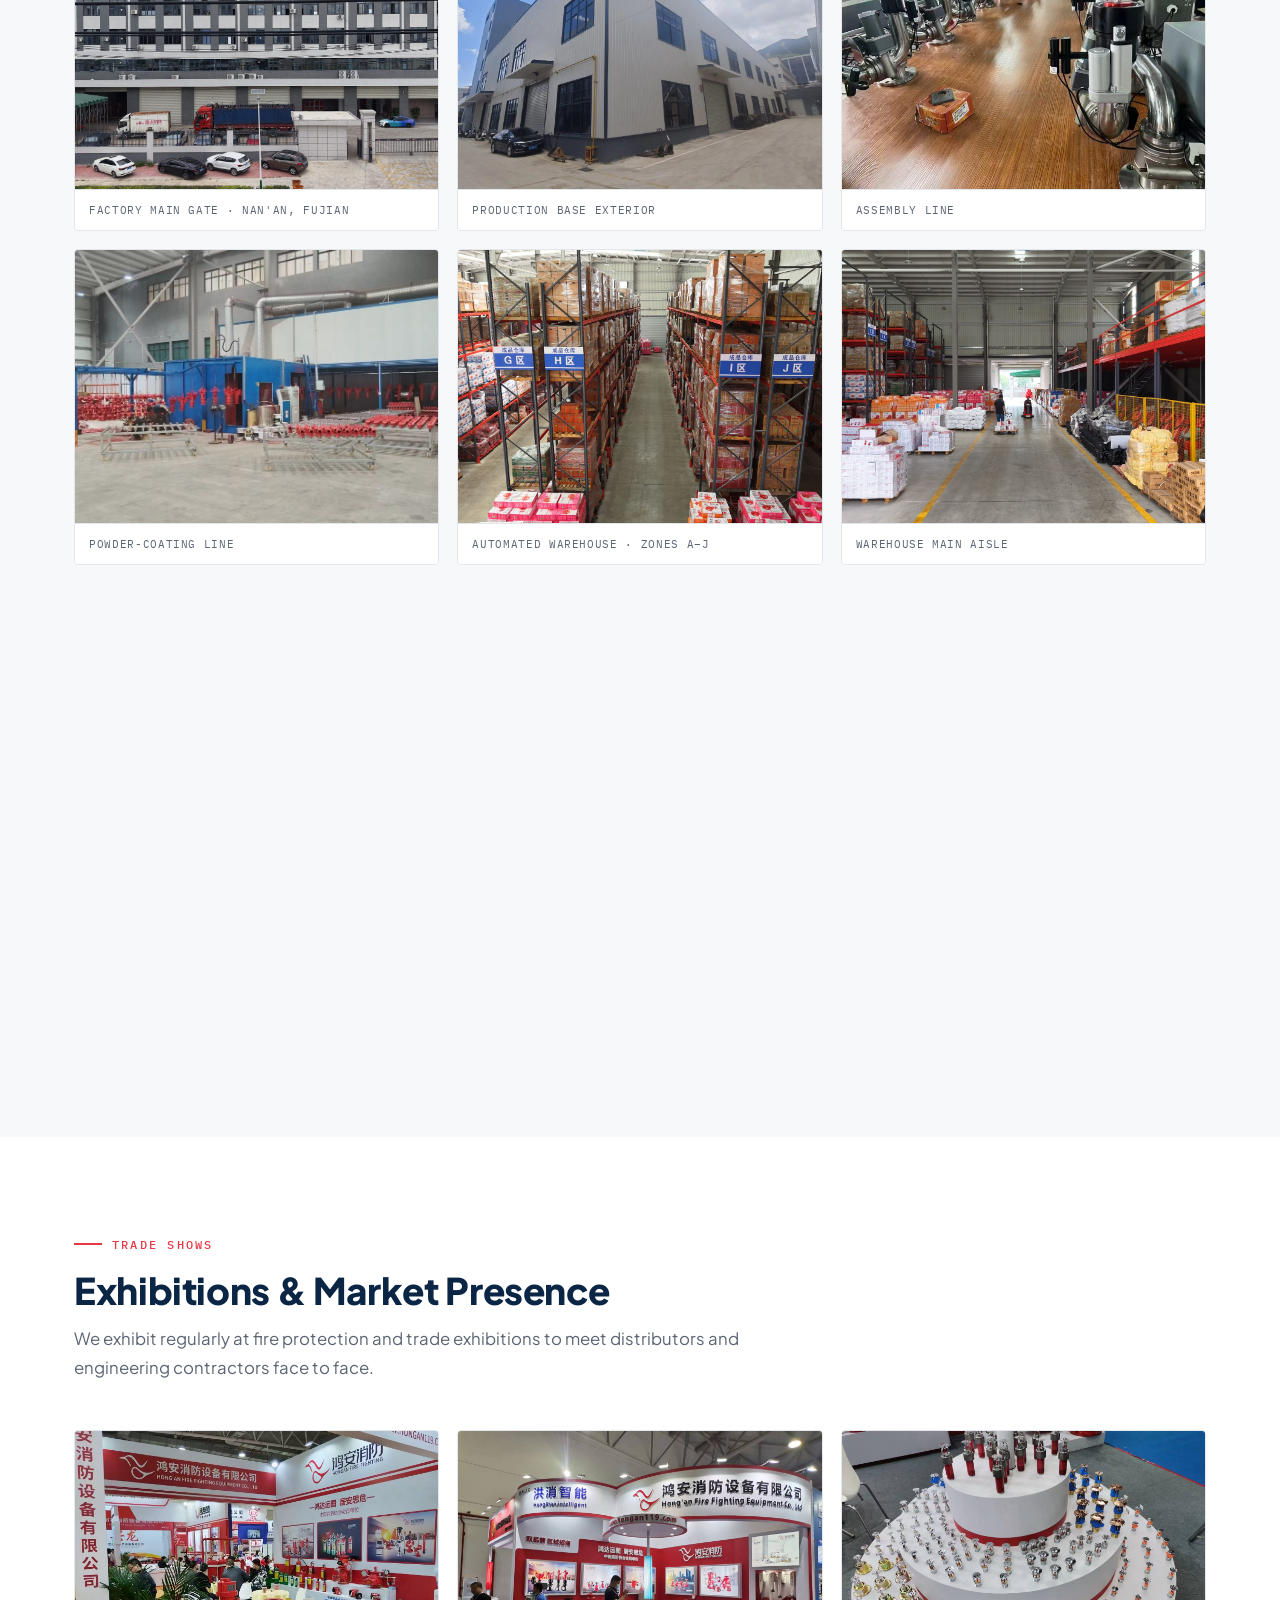
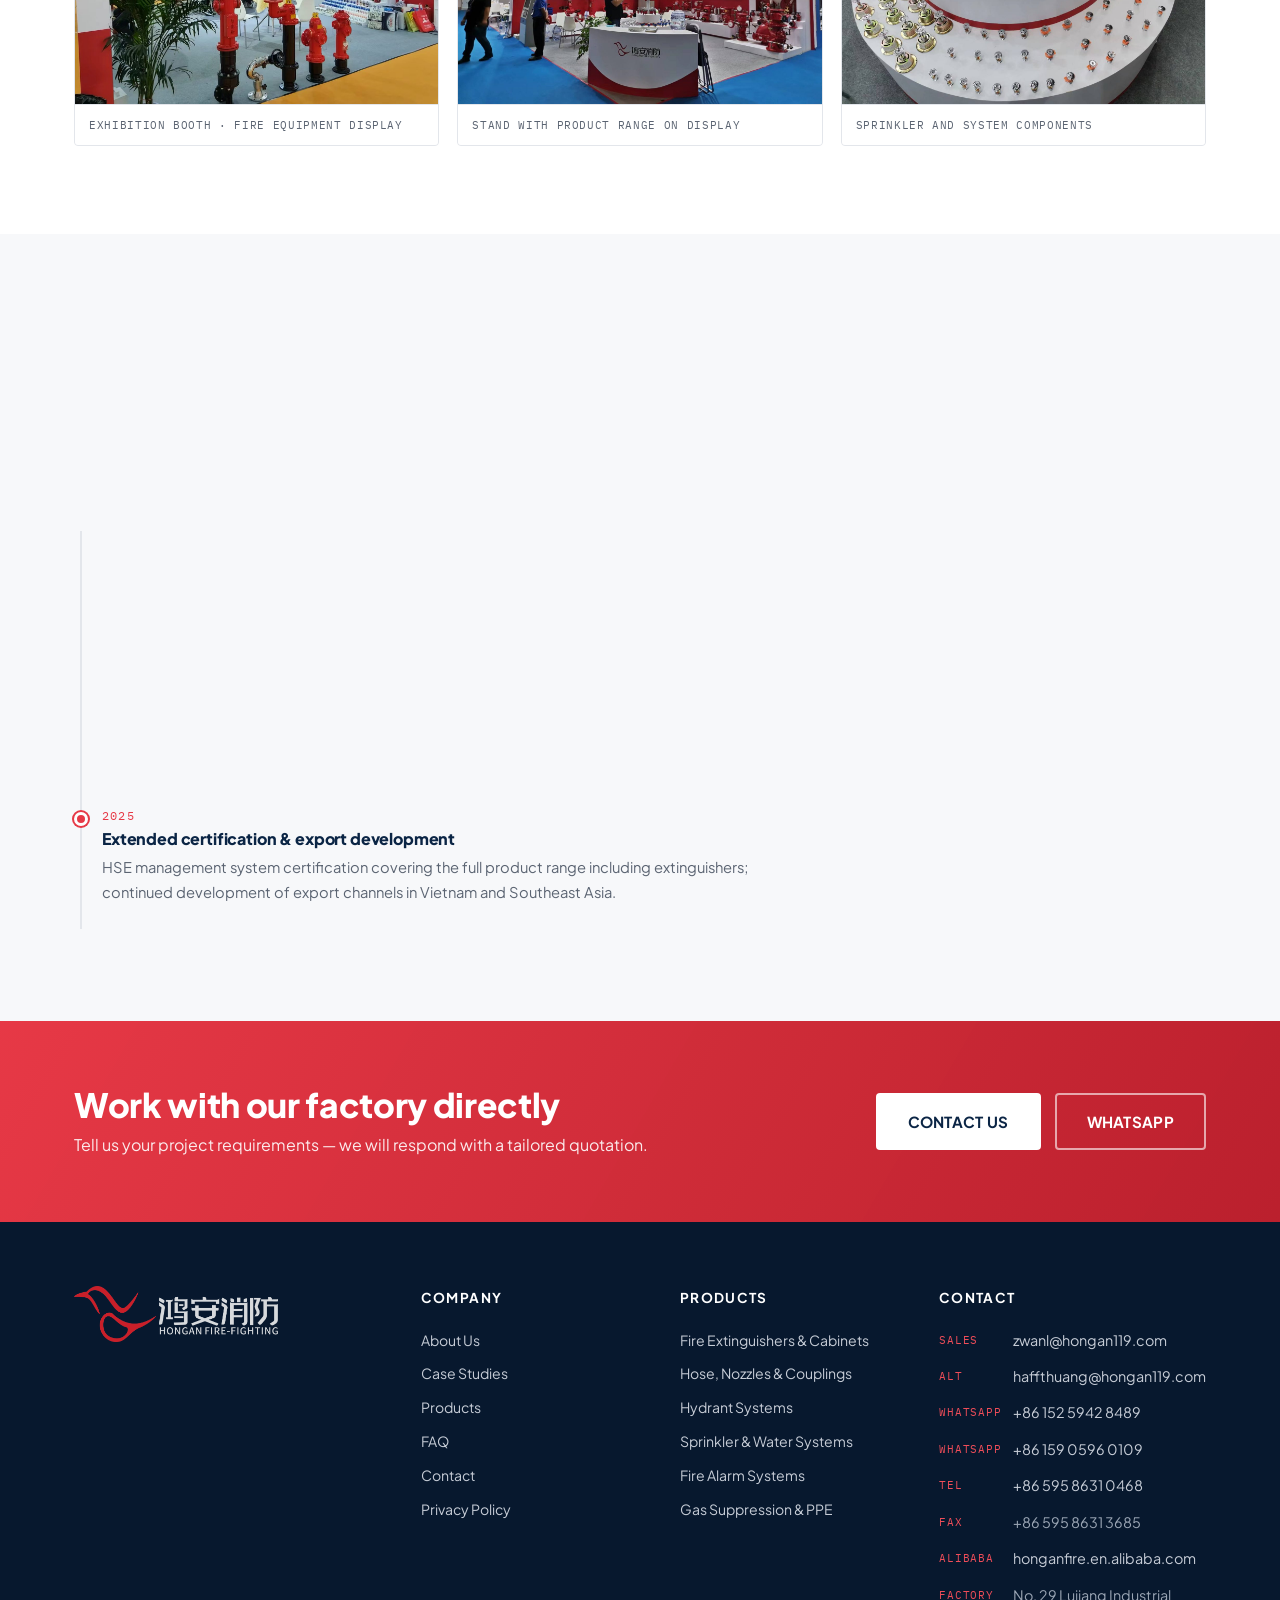
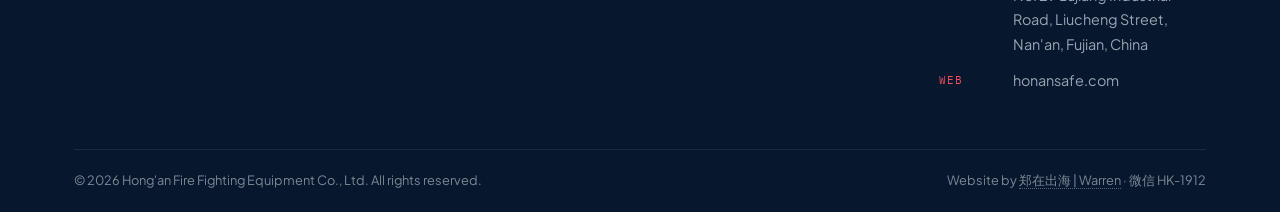
==== commit 9ad09f21: "feat: activate the Facebook page link in the contact rail (canonical /people/Honganfirefactory/61596" ====
--- a/about.html
+++ b/about.html
@@ -310,10 +310,10 @@
       <span class="rail-label">Chat on WhatsApp</span>
       <span class="rail-icon"><img src="assets/icons/whatsapp.svg" alt="" width="22" height="22"></span>
     </a>
-    <span class="rail-item is-pending" aria-label="Facebook — account coming soon">
-      <span class="rail-label">Facebook · coming soon</span>
+    <a class="rail-item" href="https://www.facebook.com/people/Honganfirefactory/61596855004283/" target="_blank" rel="noopener" aria-label="Hong'an Fire Fighting on Facebook">
+      <span class="rail-label">Follow us on Facebook</span>
       <span class="rail-icon"><img src="assets/icons/facebook.svg" alt="" width="22" height="22"></span>
-    </span>
+    </a>
     <a class="rail-item" href="https://x.com/honganfire2003" target="_blank" rel="noopener" aria-label="Hong'an Fire Fighting on X">
       <span class="rail-label">Follow us on X</span>
       <span class="rail-icon"><img src="assets/icons/x.svg" alt="" width="22" height="22"></span>
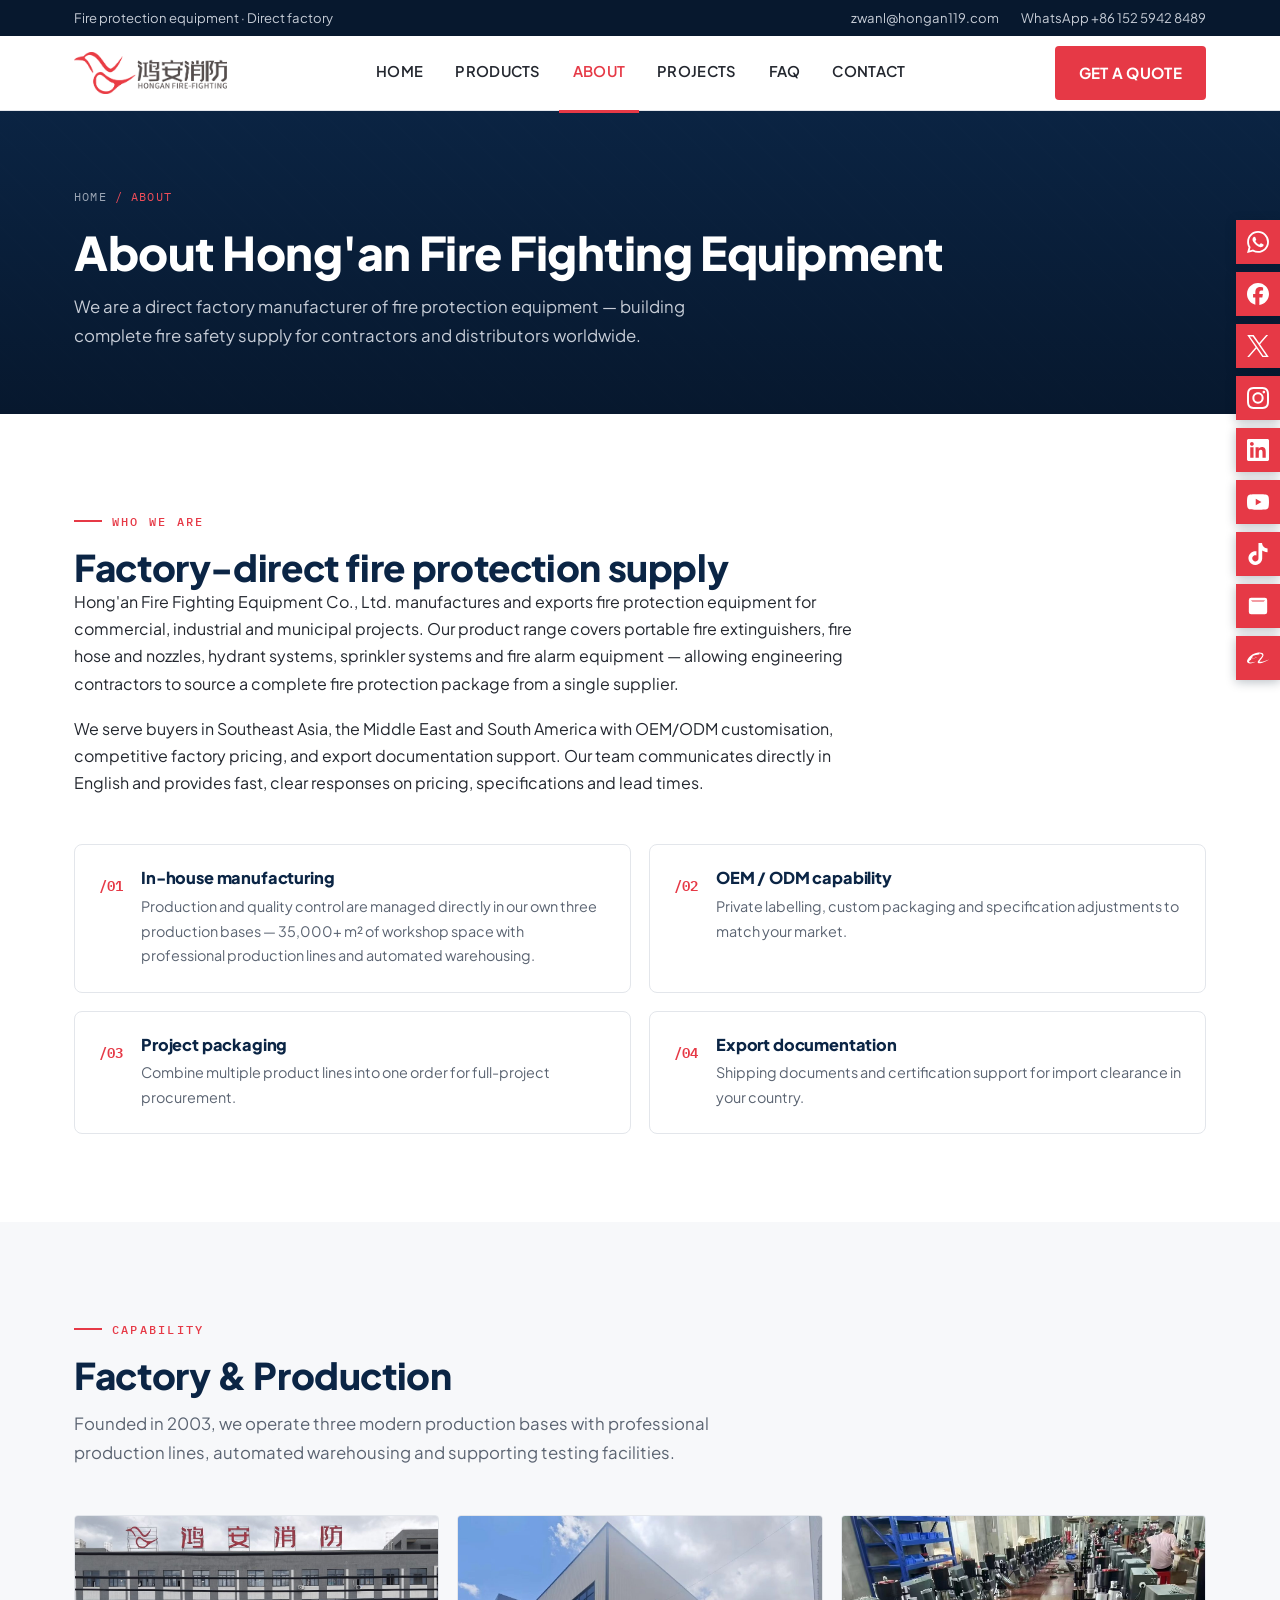
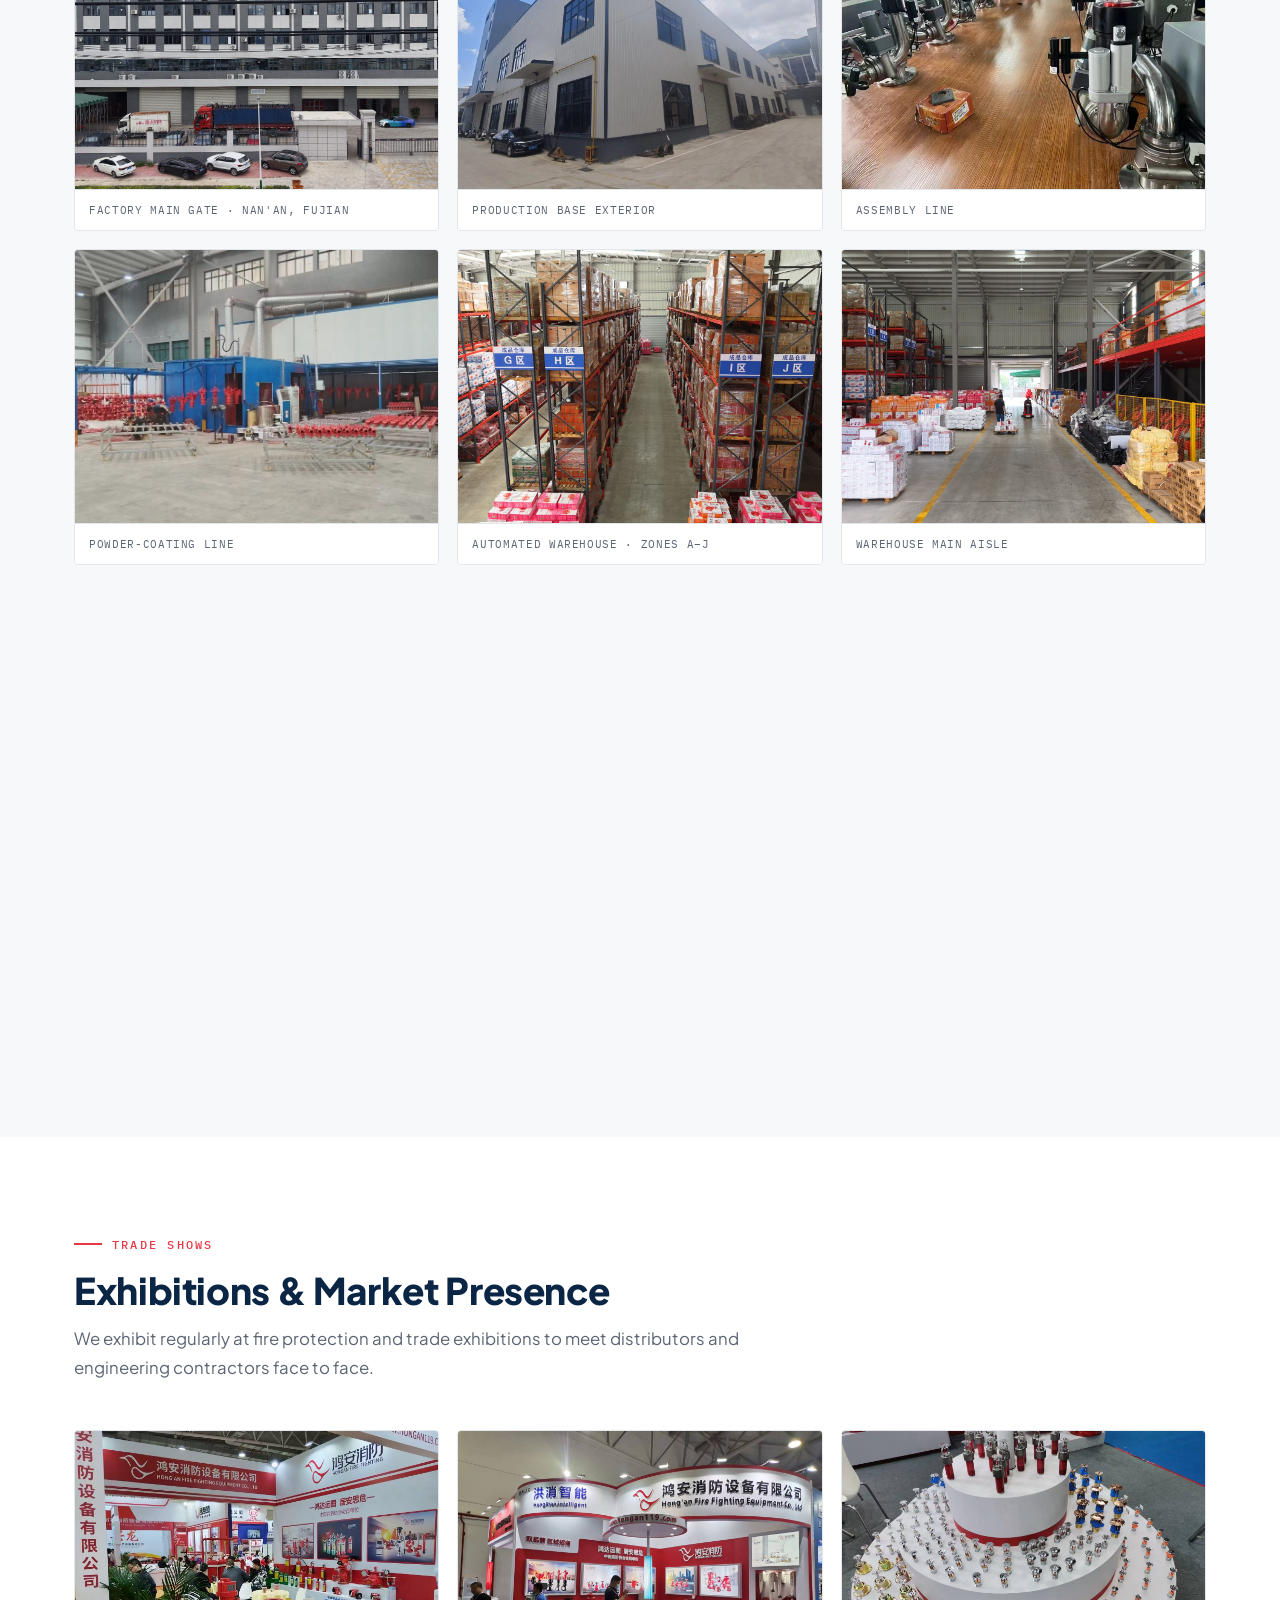
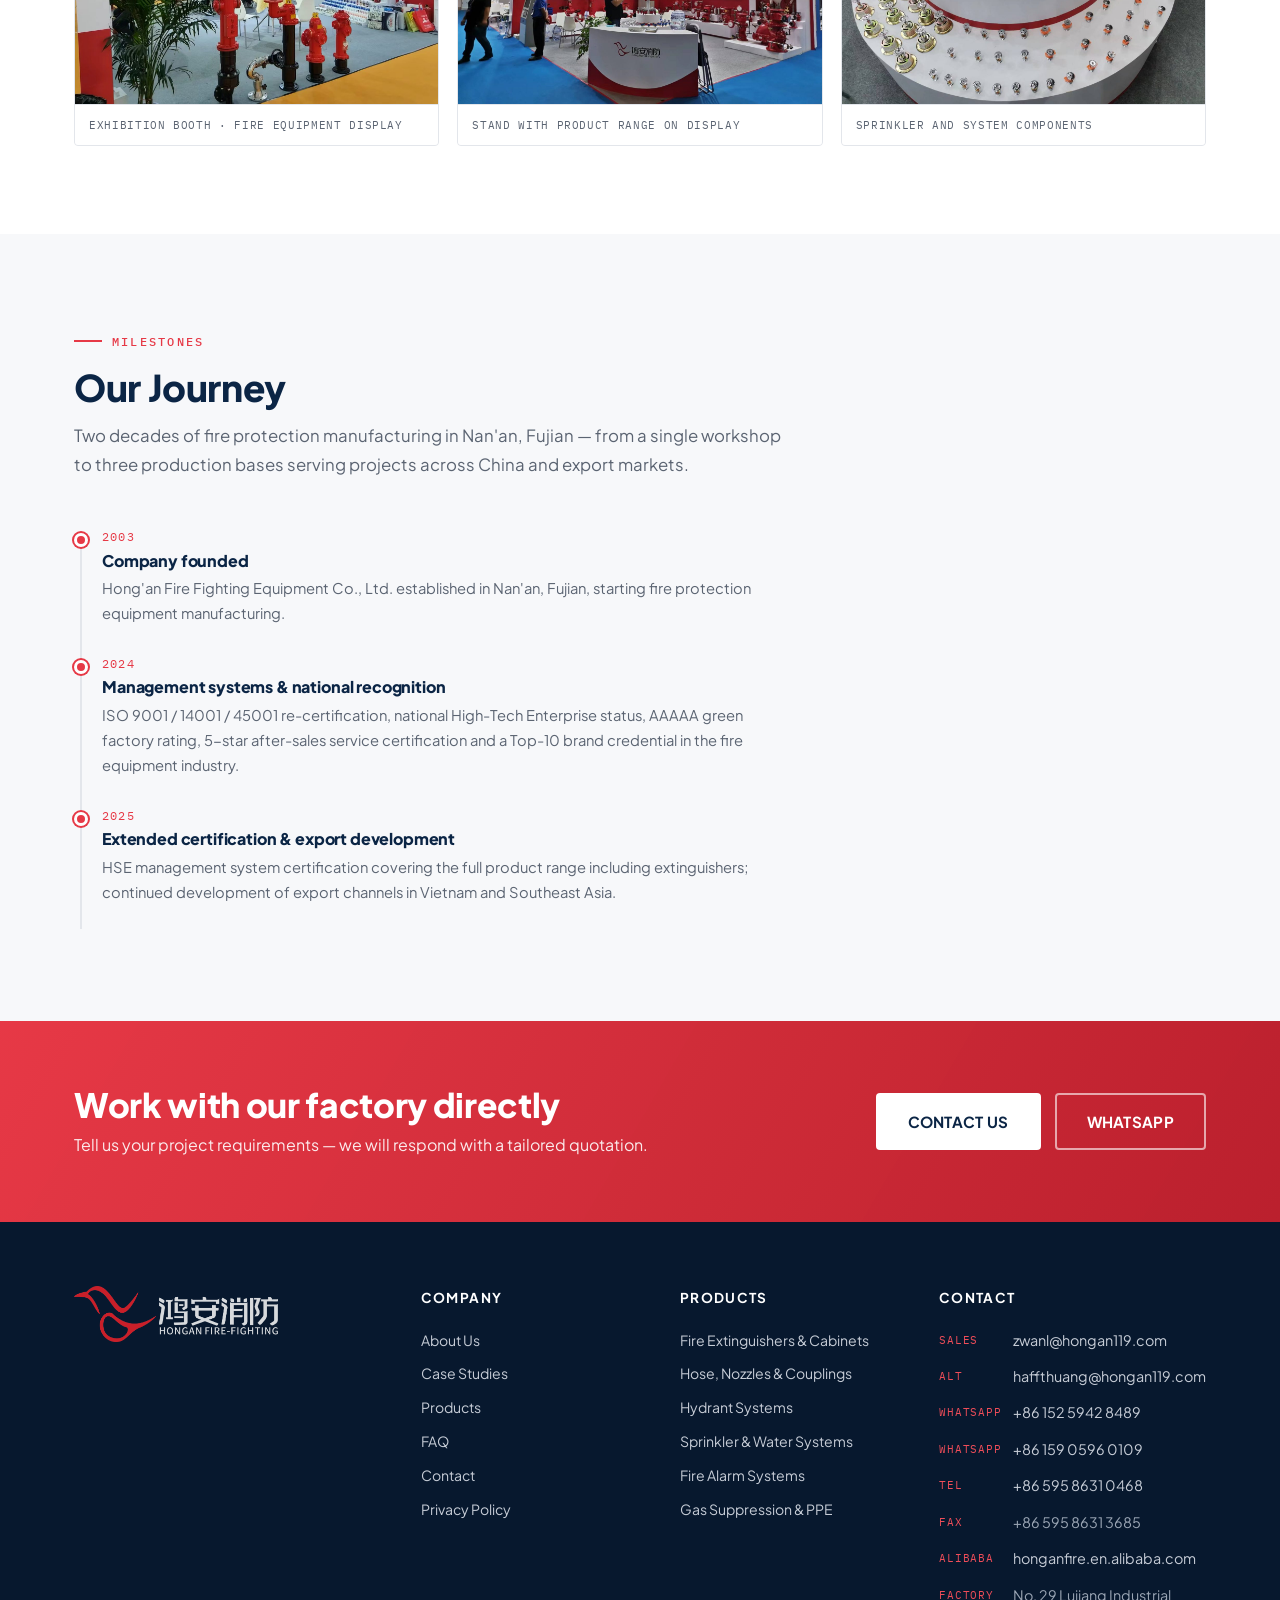
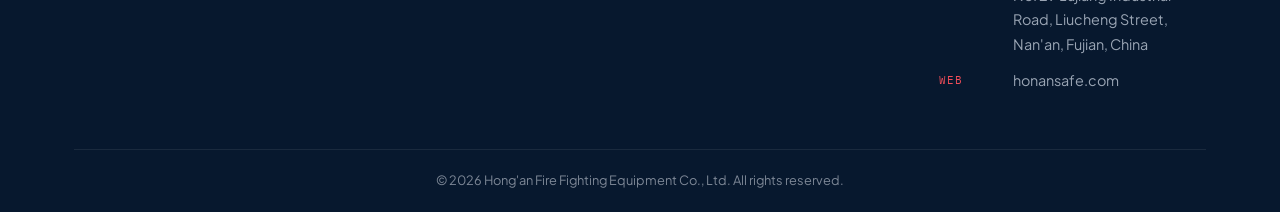
==== commit 52e3d536: "feat: activate the Facebook page link in the contact rail (canonical /people/Honganfirefactory/61596" ====
--- a/about.html
+++ b/about.html
@@ -8,7 +8,7 @@
   <link rel="canonical" href="https://honansafe.com/about.html">
   <link rel="preload" href="assets/fonts/pjs-200_800.woff2" as="font" type="font/woff2" crossorigin>
   <link rel="stylesheet" href="assets/fonts.css?v=8">
-  <link rel="stylesheet" href="assets/styles.css?v=9">
+  <link rel="stylesheet" href="assets/styles.css?v=10">
   <script type="application/ld+json">
   {
     "@context": "https://schema.org",
@@ -298,7 +298,6 @@
       </div>
       <div class="footer-bottom">
         <div>© <span id="year">2026</span> Hong'an Fire Fighting Equipment Co., Ltd. All rights reserved.</div>
-        <div class="credit">Website by <a href="https://www.accio.com" target="_blank" rel="noopener">郑在出海 | Warren</a> · 微信 HK-1912</div>
       </div>
     </div>
   </footer>
--- a/assets/styles.css
+++ b/assets/styles.css
@@ -1,1896 +1,1890 @@
-/* ============================================================
-   HonanSafe — HongAn Fire Equipment Co., Ltd.
-   B2B Industrial Design System
-   Palette: deep navy + industrial gray + signal red
-   ============================================================ */
-
-:root {
-  /* Brand colors */
-  --navy-950: #07182e;
-  --navy-900: #0b2545;
-  --navy-800: #12335c;
-  --navy-700: #1b4d89;
-  --navy-600: #2a6cb8;
-  --navy-100: #dbe7f5;
-
-  --gray-900: #171a1f;
-  --gray-800: #23272f;
-  --gray-700: #3a4150;
-  --gray-600: #5b6472;
-  --gray-400: #9aa5b4;
-  --gray-500: #7d8796;
-  --gray-300: #c6ccd6;
-  --gray-200: #e3e6eb;
-  --gray-100: #eef0f3;
-  --gray-50: #f7f8fa;
-
-  --red-700: #b91f2c;
-  --red-600: #e63946;
-  --red-500: #ef4d59;
-  --red-100: #fdecec;
-
-  --white: #ffffff;
-  --text: #23272f;
-  --text-muted: #5b6472;
-
-  /* Typography */
-  --font-head: "Plus Jakarta Sans", "Segoe UI", sans-serif;
-  --font-body: "Plus Jakarta Sans", "Segoe UI", sans-serif;
-  --font-mono: "IBM Plex Mono", "Consolas", monospace;
-
-  /* Layout */
-  --container: 1180px;
-  --radius: 4px;
-  --radius-lg: 8px;
-  --shadow-sm: 0 1px 3px rgba(11, 37, 69, 0.08);
-  --shadow-md: 0 6px 18px rgba(11, 37, 69, 0.12);
-  --shadow-lg: 0 14px 40px rgba(11, 37, 69, 0.18);
-  --transition: 0.25s cubic-bezier(0.4, 0, 0.2, 1);
-}
-
-/* ---------- Reset / Base ---------- */
-*,
-*::before,
-*::after {
-  box-sizing: border-box;
-  margin: 0;
-  padding: 0;
-}
-
-html {
-  scroll-behavior: smooth;
-  overflow-x: clip;
-}
-
-@supports not (overflow-x: clip) {
-  html, body { overflow-x: hidden; }
-}
-
-body {
-  font-family: var(--font-body);
-  font-size: 16px;
-  line-height: 1.7;
-  color: var(--text);
-  background: var(--white);
-  -webkit-font-smoothing: antialiased;
-}
-
-img {
-  max-width: 100%;
-  display: block;
-}
-
-a {
-  color: var(--navy-700);
-  text-decoration: none;
-  transition: color var(--transition);
-}
-
-a:hover {
-  color: var(--red-600);
-}
-
-ul {
-  list-style: none;
-}
-
-h1, h2, h3, h4 {
-  font-family: var(--font-head);
-  font-weight: 800;
-  line-height: 1.15;
-  letter-spacing: -0.01em;
-  color: var(--navy-900);
-}
-
-h1 { font-size: clamp(2.1rem, 4.4vw, 3.4rem); }
-h2 { font-size: clamp(1.6rem, 3vw, 2.3rem); }
-h3 { font-size: 1.2rem; }
-
-.container {
-  width: 100%;
-  max-width: var(--container);
-  margin: 0 auto;
-  padding: 0 24px;
-}
-
-.section {
-  padding: 88px 0;
-}
-
-.section-alt {
-  background: var(--gray-50);
-}
-
-.section-dark {
-  background: var(--navy-900);
-  color: var(--gray-300);
-}
-
-.section-dark h2,
-.section-dark h3 {
-  color: var(--white);
-}
-
-/* ---------- Section headers ---------- */
-.kicker {
-  font-family: var(--font-mono);
-  font-size: 0.78rem;
-  font-weight: 500;
-  letter-spacing: 0.18em;
-  text-transform: uppercase;
-  color: var(--red-600);
-  display: inline-flex;
-  align-items: center;
-  gap: 10px;
-  margin-bottom: 14px;
-}
-
-.kicker::before {
-  content: "";
-  width: 28px;
-  height: 2px;
-  background: var(--red-600);
-  display: inline-block;
-}
-
-.section-dark .kicker { color: var(--red-500); }
-.section-dark .kicker::before { background: var(--red-500); }
-
-.section-head {
-  max-width: 720px;
-  margin-bottom: 48px;
-}
-
-.section-head p {
-  margin-top: 14px;
-  color: var(--text-muted);
-  font-size: 1.05rem;
-}
-
-.section-dark .section-head p { color: var(--gray-300); }
-
-/* ---------- Buttons ---------- */
-.btn {
-  display: inline-flex;
-  align-items: center;
-  justify-content: center;
-  gap: 8px;
-  padding: 14px 30px;
-  font-family: var(--font-head);
-  font-size: 0.95rem;
-  font-weight: 700;
-  letter-spacing: 0.02em;
-  border-radius: var(--radius);
-  cursor: pointer;
-  border: 2px solid transparent;
-  transition: all var(--transition);
-  text-transform: uppercase;
-}
-
-.btn-primary {
-  background: var(--red-600);
-  color: var(--white);
-}
-
-.btn-primary:hover {
-  background: var(--red-700);
-  color: var(--white);
-  transform: translateY(-2px);
-  box-shadow: 0 10px 24px rgba(230, 57, 70, 0.35);
-}
-
-.btn-outline {
-  border-color: var(--navy-700);
-  color: var(--navy-800);
-  background: transparent;
-}
-
-.btn-outline:hover {
-  background: var(--navy-800);
-  color: var(--white);
-  transform: translateY(-2px);
-}
-
-.btn-outline-light {
-  border-color: rgba(255, 255, 255, 0.6);
-  color: var(--white);
-  background: transparent;
-}
-
-.btn-outline-light:hover {
-  background: var(--white);
-  color: var(--navy-900);
-}
-
-.btn-light {
-  background: var(--white);
-  color: var(--navy-900);
-}
-
-.btn-light:hover {
-  background: var(--gray-100);
-  color: var(--navy-900);
-  transform: translateY(-2px);
-}
-
-/* ---------- Top utility bar ---------- */
-.topbar {
-  background: var(--navy-950);
-  color: var(--gray-300);
-  font-size: 0.82rem;
-  padding: 7px 0;
-}
-
-.topbar .container {
-  display: flex;
-  align-items: center;
-  justify-content: space-between;
-  gap: 16px;
-}
-
-.topbar a {
-  color: var(--gray-300);
-  display: inline-flex;
-  align-items: center;
-  gap: 6px;
-}
-
-.topbar a:hover { color: var(--white); }
-.topbar .tb-right { display: flex; gap: 22px; }
-
-@media (max-width: 640px) {
-  .topbar .tb-right { display: none; }
-}
-
-/* ---------- Header / Nav ---------- */
-.site-header {
-  position: sticky;
-  top: 0;
-  z-index: 100;
-  background: rgba(255, 255, 255, 0.96);
-  backdrop-filter: blur(10px);
-  border-bottom: 1px solid var(--gray-200);
-}
-
-.nav-wrap {
-  display: flex;
-  align-items: center;
-  justify-content: space-between;
-  height: 74px;
-  gap: 24px;
-}
-
-.brand {
-  display: flex;
-  align-items: center;
-  gap: 12px;
-  flex-shrink: 0;
-}
-
-.brand-mark {
-  width: 42px;
-  height: 42px;
-  background: linear-gradient(135deg, var(--navy-900), var(--navy-700));
-  border-radius: var(--radius);
-  display: grid;
-  place-items: center;
-  color: var(--white);
-  font-weight: 800;
-  font-size: 1.05rem;
-  border-left: 3px solid var(--red-600);
-}
-
-.brand-logo {
-  height: 42px;
-  width: auto;
-  display: block;
-}
-
-.brand-logo-footer {
-  height: 56px;
-}
-
-@media (max-width: 520px) {
-  .brand-logo { height: 32px; }
-  .brand-logo-footer { height: 44px; }
-}
-
-.brand-name {
-  font-family: var(--font-head);
-  font-weight: 800;
-  font-size: 1.15rem;
-  color: var(--navy-900);
-  line-height: 1.1;
-}
-
-.brand-name small {
-  display: block;
-  font-family: var(--font-mono);
-  font-size: 0.62rem;
-  font-weight: 500;
-  letter-spacing: 0.14em;
-  text-transform: uppercase;
-  color: var(--gray-500);
-  margin-top: 3px;
-}
-
-.nav-menu {
-  display: flex;
-  align-items: center;
-  gap: 4px;
-}
-
-.nav-menu > li {
-  position: relative;
-}
-
-.nav-menu > li > a {
-  display: block;
-  padding: 26px 14px;
-  font-family: var(--font-head);
-  font-weight: 600;
-  font-size: 0.92rem;
-  letter-spacing: 0.02em;
-  color: var(--gray-800);
-  text-transform: uppercase;
-  border-bottom: 3px solid transparent;
-}
-
-.nav-menu > li > a:hover,
-.nav-menu > li > a.active {
-  color: var(--red-600);
-  border-bottom-color: var(--red-600);
-}
-
-/* Dropdown */
-.dropdown {
-  position: absolute;
-  top: 100%;
-  left: 0;
-  min-width: 260px;
-  background: var(--white);
-  border: 1px solid var(--gray-200);
-  border-top: 3px solid var(--red-600);
-  box-shadow: var(--shadow-lg);
-  opacity: 0;
-  visibility: hidden;
-  transform: translateY(8px);
-  transition: all var(--transition);
-  z-index: 50;
-}
-
-.nav-menu > li:hover .dropdown,
-.nav-menu > li:focus-within .dropdown {
-  opacity: 1;
-  visibility: visible;
-  transform: translateY(0);
-}
-
-.dropdown a {
-  display: flex;
-  justify-content: space-between;
-  align-items: center;
-  gap: 12px;
-  padding: 12px 18px;
-  font-size: 0.9rem;
-  font-weight: 600;
-  color: var(--gray-800);
-  border-left: 3px solid transparent;
-}
-
-.dropdown a:hover {
-  background: var(--gray-50);
-  color: var(--navy-800);
-  border-left-color: var(--red-600);
-}
-
-.dropdown a span {
-  font-family: var(--font-mono);
-  font-size: 0.7rem;
-  color: var(--gray-500);
-}
-
-.nav-cta {
-  flex-shrink: 0;
-}
-
-.nav-toggle {
-  display: none;
-  background: none;
-  border: none;
-  cursor: pointer;
-  padding: 8px;
-}
-
-.nav-toggle span {
-  display: block;
-  width: 24px;
-  height: 2px;
-  background: var(--navy-900);
-  margin: 5px 0;
-  transition: all var(--transition);
-}
-
-@media (max-width: 1024px) {
-  .nav-cta { display: none; }
-}
-
-@media (max-width: 900px) {
-  .nav-toggle {
-    display: block;
-  }
-
-  .nav-menu {
-    position: fixed;
-    inset: 0;
-    background: var(--navy-950);
-    flex-direction: column;
-    align-items: flex-start;
-    justify-content: flex-start;
-    gap: 0;
-    padding: 90px 28px 40px;
-    transform: translateX(100%);
-    visibility: hidden;
-    transition: transform 0.35s ease, visibility 0.35s ease;
-    overflow-y: auto;
-  }
-
-  .nav-menu.open {
-    transform: translateX(0);
-    visibility: visible;
-  }
-
-  .nav-menu > li {
-    width: 100%;
-    border-bottom: 1px solid rgba(255, 255, 255, 0.08);
-  }
-
-  .nav-menu > li > a {
-    color: var(--white);
-    padding: 16px 0;
-    font-size: 1.05rem;
-    border-bottom: none;
-  }
-
-  .nav-menu > li > a:hover,
-  .nav-menu > li > a.active {
-    color: var(--red-500);
-    border-bottom: none;
-  }
-
-  .dropdown {
-    position: static;
-    opacity: 1;
-    visibility: visible;
-    transform: none;
-    background: transparent;
-    border: none;
-    box-shadow: none;
-    padding: 0 0 12px 0;
-    min-width: 0;
-  }
-
-  .dropdown a {
-    color: var(--gray-300);
-    padding: 8px 0;
-    font-weight: 400;
-  }
-
-  .dropdown a span { display: none; }
-
-  .nav-cta-mobile {
-    margin-top: 24px;
-    width: 100%;
-  }
-
-  body.no-scroll {
-    overflow: hidden;
-  }
-}
-
-/* ---------- Hero ---------- */
-.hero {
-  position: relative;
-  background:
-    linear-gradient(rgba(11, 37, 69, 0.86), rgba(7, 24, 46, 0.94)),
-    repeating-linear-gradient(45deg, rgba(255, 255, 255, 0.03) 0 2px, transparent 2px 22px),
-    var(--navy-950);
-  color: var(--gray-100);
-  padding: 120px 0 110px;
-  overflow: hidden;
-}
-
-.hero::after {
-  content: "";
-  position: absolute;
-  right: -120px;
-  top: -120px;
-  width: 480px;
-  height: 480px;
-  border: 60px solid rgba(230, 57, 70, 0.12);
-  border-radius: 50%;
-  pointer-events: none;
-}
-
-.hero-grid {
-  display: grid;
-  grid-template-columns: 1.25fr 0.75fr;
-  gap: 48px;
-  align-items: center;
-  position: relative;
-  z-index: 1;
-}
-
-.hero h1 {
-  color: var(--white);
-  font-size: clamp(2.3rem, 5vw, 3.8rem);
-  font-weight: 800;
-  letter-spacing: -0.02em;
-}
-
-.hero h1 .accent {
-  color: var(--red-500);
-}
-
-.hero-sub {
-  margin: 22px 0 32px;
-  font-size: 1.12rem;
-  color: var(--gray-300);
-  max-width: 560px;
-}
-
-.hero-ctas {
-  display: flex;
-  flex-wrap: wrap;
-  gap: 14px;
-}
-
-.hero-stats {
-  display: grid;
-  grid-template-columns: repeat(3, 1fr);
-  gap: 16px;
-  margin-top: 48px;
-  max-width: 560px;
-}
-
-.stat {
-  border-left: 3px solid var(--red-600);
-  padding-left: 14px;
-}
-
-.stat b {
-  display: block;
-  font-family: var(--font-head);
-  font-size: 1.6rem;
-  font-weight: 800;
-  color: var(--white);
-}
-
-.stat span {
-  font-size: 0.8rem;
-  color: var(--gray-300);
-  letter-spacing: 0.05em;
-  text-transform: uppercase;
-}
-
-.hero-panel {
-  background: rgba(255, 255, 255, 0.05);
-  border: 1px solid rgba(255, 255, 255, 0.14);
-  border-radius: var(--radius-lg);
-  padding: 30px;
-  backdrop-filter: blur(6px);
-}
-
-.hero-panel h3 {
-  color: var(--white);
-  font-size: 1rem;
-  text-transform: uppercase;
-  letter-spacing: 0.08em;
-  margin-bottom: 18px;
-  display: flex;
-  align-items: center;
-  gap: 8px;
-}
-
-.hero-panel h3::before {
-  content: "";
-  width: 8px;
-  height: 8px;
-  background: var(--red-500);
-  display: inline-block;
-  animation: pulse 1.6s infinite;
-}
-
-@keyframes pulse {
-  0%, 100% { opacity: 1; }
-  50% { opacity: 0.3; }
-}
-
-.hero-panel ul li {
-  display: flex;
-  gap: 10px;
-  align-items: baseline;
-  padding: 9px 0;
-  border-bottom: 1px dashed rgba(255, 255, 255, 0.12);
-  font-size: 0.92rem;
-  color: var(--gray-200);
-}
-
-.hero-panel ul li:last-child { border-bottom: none; }
-
-.hero-panel ul li::before {
-  content: "//";
-  font-family: var(--font-mono);
-  color: var(--red-500);
-  font-size: 0.8rem;
-}
-
-@media (max-width: 900px) {
-  .hero { padding: 80px 0; }
-  .hero-grid { grid-template-columns: 1fr; gap: 32px; }
-  .hero-stats { grid-template-columns: 1fr; gap: 12px; }
-}
-
-/* ---------- Ticker strip ---------- */
-.ticker {
-  background: var(--red-600);
-  color: var(--white);
-  overflow: hidden;
-  padding: 10px 0;
-  white-space: nowrap;
-}
-
-.ticker-track {
-  display: inline-block;
-  animation: ticker 30s linear infinite;
-  font-family: var(--font-mono);
-  font-size: 0.82rem;
-  letter-spacing: 0.12em;
-  text-transform: uppercase;
-}
-
-@keyframes ticker {
-  from { transform: translateX(0); }
-  to { transform: translateX(-50%); }
-}
-
-/* ---------- Feature / capability strip ---------- */
-.cap-strip {
-  display: grid;
-  grid-template-columns: repeat(4, 1fr);
-  gap: 0;
-  border: 1px solid var(--gray-200);
-  background: var(--white);
-  margin-top: -40px;
-  position: relative;
-  z-index: 5;
-  box-shadow: var(--shadow-md);
-}
-
-.cap-item {
-  padding: 26px 24px;
-  border-right: 1px solid var(--gray-200);
-  display: flex;
-  gap: 14px;
-  align-items: flex-start;
-}
-
-.cap-item:last-child { border-right: none; }
-
-.cap-icon {
-  width: 44px;
-  height: 44px;
-  flex-shrink: 0;
-  background: var(--navy-100);
-  color: var(--navy-800);
-  border-radius: var(--radius);
-  display: grid;
-  place-items: center;
-  font-family: var(--font-mono);
-  font-weight: 700;
-  font-size: 0.8rem;
-}
-
-.cap-item h4 {
-  font-size: 0.95rem;
-  margin-bottom: 4px;
-}
-
-.cap-item p {
-  font-size: 0.82rem;
-  color: var(--text-muted);
-}
-
-@media (max-width: 900px) {
-  .cap-strip { grid-template-columns: repeat(2, 1fr); margin-top: 24px; }
-  .cap-item:nth-child(2) { border-right: none; }
-  .cap-item:nth-child(-n+2) { border-bottom: 1px solid var(--gray-200); }
-}
-
-@media (max-width: 520px) {
-  .cap-strip { grid-template-columns: 1fr; }
-  .cap-item { border-right: none; border-bottom: 1px solid var(--gray-200); }
-  .cap-item:last-child { border-bottom: none; }
-}
-
-/* ---------- Product cards ---------- */
-.product-grid {
-  display: grid;
-  grid-template-columns: repeat(3, 1fr);
-  gap: 26px;
-}
-
-.product-card {
-  position: relative;
-  background: var(--white);
-  border: 1px solid var(--gray-200);
-  border-top: 4px solid var(--navy-800);
-  border-radius: var(--radius-lg);
-  padding: 30px 28px;
-  display: flex;
-  flex-direction: column;
-  transition: all var(--transition);
-  overflow: hidden;
-}
-
-.product-card::before {
-  content: attr(data-index);
-  position: absolute;
-  right: 16px;
-  top: 12px;
-  font-family: var(--font-mono);
-  font-size: 2.4rem;
-  font-weight: 700;
-  color: var(--gray-100);
-  line-height: 1;
-}
-
-.product-card:hover {
-  transform: translateY(-6px);
-  box-shadow: var(--shadow-lg);
-  border-top-color: var(--red-600);
-}
-
-.product-card .pc-icon {
-  width: 52px;
-  height: 52px;
-  background: var(--navy-900);
-  color: var(--white);
-  display: grid;
-  place-items: center;
-  border-radius: var(--radius);
-  font-family: var(--font-mono);
-  font-size: 1.1rem;
-  font-weight: 700;
-  margin-bottom: 18px;
-}
-
-.product-card h3 { margin-bottom: 8px; }
-
-.product-card h3 a { color: inherit; }
-.product-card h3 a:hover { color: var(--red-600); }
-
-.product-card p {
-  font-size: 0.92rem;
-  color: var(--text-muted);
-  margin-bottom: 18px;
-  flex-grow: 1;
-}
-
-.product-card .pc-meta {
-  font-family: var(--font-mono);
-  font-size: 0.72rem;
-  letter-spacing: 0.08em;
-  text-transform: uppercase;
-  color: var(--gray-500);
-  display: flex;
-  justify-content: space-between;
-  border-top: 1px solid var(--gray-200);
-  padding-top: 14px;
-}
-
-.product-card .pc-meta .tag {
-  color: var(--red-600);
-}
-
-@media (max-width: 900px) {
-  .product-grid { grid-template-columns: repeat(2, 1fr); }
-}
-
-@media (max-width: 600px) {
-  .product-grid { grid-template-columns: 1fr; }
-}
-
-/* ---------- Why us / feature list ---------- */
-.why-grid {
-  display: grid;
-  grid-template-columns: repeat(2, 1fr);
-  gap: 18px;
-}
-
-.why-item {
-  display: flex;
-  gap: 18px;
-  background: var(--white);
-  border: 1px solid var(--gray-200);
-  border-radius: var(--radius-lg);
-  padding: 24px;
-  transition: all var(--transition);
-}
-
-.why-item:hover {
-  box-shadow: var(--shadow-md);
-  border-color: var(--gray-300);
-}
-
-.why-item .w-num {
-  font-family: var(--font-mono);
-  font-size: 0.85rem;
-  font-weight: 700;
-  color: var(--red-600);
-  flex-shrink: 0;
-  padding-top: 4px;
-}
-
-.why-item h4 { font-size: 1.02rem; margin-bottom: 6px; }
-.why-item p { font-size: 0.9rem; color: var(--text-muted); }
-
-@media (max-width: 760px) {
-  .why-grid { grid-template-columns: 1fr; }
-}
-
-/* ---------- Case studies ---------- */
-.case-grid {
-  display: grid;
-  grid-template-columns: repeat(3, 1fr);
-  gap: 26px;
-}
-
-.case-card {
-  background: rgba(255, 255, 255, 0.05);
-  border: 1px solid rgba(255, 255, 255, 0.14);
-  border-radius: var(--radius-lg);
-  padding: 26px;
-  display: flex;
-  flex-direction: column;
-  transition: all var(--transition);
-  min-height: 240px;
-}
-
-.case-card:hover {
-  background: rgba(255, 255, 255, 0.08);
-  transform: translateY(-4px);
-}
-
-.case-card .cc-flag {
-  font-family: var(--font-mono);
-  font-size: 0.72rem;
-  letter-spacing: 0.12em;
-  text-transform: uppercase;
-  color: var(--red-500);
-  margin-bottom: 14px;
-}
-
-.case-card h4 {
-  color: var(--white);
-  font-size: 1.05rem;
-  margin-bottom: 10px;
-}
-
-.case-card p {
-  font-size: 0.88rem;
-  color: var(--gray-300);
-  flex-grow: 1;
-}
-
-.case-card .cc-note {
-  margin-top: 16px;
-  font-family: var(--font-mono);
-  font-size: 0.72rem;
-  color: var(--gray-500);
-  border-top: 1px dashed rgba(255, 255, 255, 0.14);
-  padding-top: 12px;
-}
-
-@media (max-width: 900px) {
-  .case-grid { grid-template-columns: 1fr; }
-}
-
-/* ---------- Certifications ---------- */
-.cert-grid {
-  display: flex;
-  flex-wrap: wrap;
-  gap: 16px;
-}
-
-.cert-badge {
-  background: var(--white);
-  border: 1px solid var(--gray-200);
-  border-radius: var(--radius);
-  padding: 18px 26px;
-  display: flex;
-  flex-direction: column;
-  align-items: center;
-  gap: 4px;
-  min-width: 130px;
-  text-align: center;
-  transition: all var(--transition);
-}
-
-.cert-badge:hover {
-  border-color: var(--red-600);
-  box-shadow: var(--shadow-md);
-  transform: translateY(-3px);
-}
-
-.cert-badge b {
-  font-family: var(--font-head);
-  font-size: 1.02rem;
-  color: var(--navy-900);
-  text-transform: uppercase;
-}
-
-.cert-badge span {
-  font-size: 0.72rem;
-  color: var(--gray-500);
-  font-family: var(--font-mono);
-}
-
-.cert-note {
-  margin-top: 18px;
-  font-size: 0.85rem;
-  color: var(--text-muted);
-  max-width: 640px;
-}
-
-.cert-note code {
-  font-family: var(--font-mono);
-  background: var(--gray-100);
-  padding: 2px 6px;
-  border-radius: 3px;
-  font-size: 0.78rem;
-}
-
-/* ---------- CTA band ---------- */
-.cta-band {
-  background:
-    linear-gradient(120deg, rgba(230, 57, 70, 0.94), rgba(185, 31, 44, 0.96)),
-    var(--red-600);
-  color: var(--white);
-  padding: 64px 0;
-}
-
-.cta-band .container {
-  display: flex;
-  align-items: center;
-  justify-content: space-between;
-  gap: 32px;
-  flex-wrap: wrap;
-}
-
-.cta-band h2 {
-  color: var(--white);
-  font-size: clamp(1.5rem, 3vw, 2.1rem);
-  margin-bottom: 8px;
-}
-
-.cta-band p {
-  color: rgba(255, 255, 255, 0.9);
-}
-
-.cta-actions {
-  display: flex;
-  gap: 14px;
-  flex-wrap: wrap;
-}
-
-/* ---------- Tables ---------- */
-.spec-table {
-  width: 100%;
-  border-collapse: collapse;
-  background: var(--white);
-  border: 1px solid var(--gray-200);
-  font-size: 0.92rem;
-}
-
-.spec-table th,
-.spec-table td {
-  padding: 13px 16px;
-  text-align: left;
-  border-bottom: 1px solid var(--gray-200);
-}
-
-.spec-table thead th {
-  background: var(--navy-900);
-  color: var(--white);
-  font-family: var(--font-head);
-  font-size: 0.82rem;
-  text-transform: uppercase;
-  letter-spacing: 0.06em;
-}
-
-.spec-table tbody tr:nth-child(even) {
-  background: var(--gray-50);
-}
-
-.spec-table tbody tr:hover {
-  background: var(--navy-100);
-}
-
-.spec-table td:first-child {
-  font-weight: 600;
-  color: var(--navy-800);
-}
-
-@media (max-width: 640px) {
-  .spec-table {
-    display: block;
-    overflow-x: auto;
-    white-space: nowrap;
-  }
-}
-
-/* ---------- Page hero (inner pages) ---------- */
-.page-hero {
-  background:
-    linear-gradient(rgba(11, 37, 69, 0.9), rgba(7, 24, 46, 0.96)),
-    repeating-linear-gradient(45deg, rgba(255, 255, 255, 0.03) 0 2px, transparent 2px 22px),
-    var(--navy-950);
-  color: var(--white);
-  padding: 76px 0 64px;
-}
-
-.page-hero h1 {
-  color: var(--white);
-  font-size: clamp(2rem, 4vw, 2.9rem);
-}
-
-.page-hero p {
-  color: var(--gray-300);
-  margin-top: 14px;
-  max-width: 620px;
-  font-size: 1.05rem;
-}
-
-.breadcrumb {
-  font-family: var(--font-mono);
-  font-size: 0.75rem;
-  letter-spacing: 0.1em;
-  text-transform: uppercase;
-  color: var(--gray-500);
-  margin-bottom: 18px;
-}
-
-.breadcrumb a { color: var(--gray-400); }
-.breadcrumb a:hover { color: var(--white); }
-.breadcrumb .sep { margin: 0 8px; color: var(--red-500); }
-.breadcrumb .current { color: var(--red-500); }
-
-/* ---------- Content typography ---------- */
-.prose {
-  max-width: 780px;
-}
-
-.prose p {
-  margin-bottom: 18px;
-  color: var(--text);
-}
-
-.prose ul {
-  margin: 0 0 18px 0;
-}
-
-.prose ul li {
-  padding-left: 24px;
-  position: relative;
-  margin-bottom: 8px;
-  color: var(--text);
-}
-
-.prose ul li::before {
-  content: "▸";
-  position: absolute;
-  left: 4px;
-  color: var(--red-600);
-  font-weight: 700;
-}
-
-/* ---------- FAQ ---------- */
-.faq-list {
-  max-width: 820px;
-}
-
-.faq-item {
-  border: 1px solid var(--gray-200);
-  border-radius: var(--radius-lg);
-  margin-bottom: 14px;
-  background: var(--white);
-  overflow: hidden;
-}
-
-.faq-item summary {
-  cursor: pointer;
-  padding: 20px 24px;
-  font-family: var(--font-head);
-  font-weight: 700;
-  font-size: 1.02rem;
-  color: var(--navy-900);
-  display: flex;
-  justify-content: space-between;
-  align-items: center;
-  gap: 16px;
-  list-style: none;
-}
-
-.faq-item summary::-webkit-details-marker { display: none; }
-
-.faq-item summary::after {
-  content: "+";
-  font-family: var(--font-mono);
-  font-size: 1.3rem;
-  color: var(--red-600);
-  flex-shrink: 0;
-  transition: transform var(--transition);
-}
-
-.faq-item[open] summary::after {
-  transform: rotate(45deg);
-}
-
-.faq-item .faq-body {
-  padding: 0 24px 22px;
-  color: var(--text-muted);
-  font-size: 0.95rem;
-}
-
-.faq-item[open] {
-  border-color: var(--gray-300);
-  box-shadow: var(--shadow-sm);
-}
-
-/* ---------- Contact ---------- */
-.contact-grid {
-  display: grid;
-  grid-template-columns: 1fr 1.2fr;
-  gap: 48px;
-  align-items: start;
-}
-
-.contact-info .ci-item {
-  display: flex;
-  gap: 16px;
-  padding: 18px 0;
-  border-bottom: 1px solid var(--gray-200);
-}
-
-.contact-info .ci-item:last-child { border-bottom: none; }
-
-.ci-label {
-  font-family: var(--font-mono);
-  font-size: 0.7rem;
-  letter-spacing: 0.14em;
-  text-transform: uppercase;
-  color: var(--red-600);
-  min-width: 96px;
-  padding-top: 3px;
-}
-
-.ci-value b {
-  display: block;
-  font-size: 1rem;
-  color: var(--navy-900);
-}
-
-.ci-value span {
-  font-size: 0.85rem;
-  color: var(--text-muted);
-}
-
-.contact-form {
-  background: var(--white);
-  border: 1px solid var(--gray-200);
-  border-radius: var(--radius-lg);
-  padding: 34px;
-  box-shadow: var(--shadow-sm);
-}
-
-.form-grid {
-  display: grid;
-  grid-template-columns: 1fr 1fr;
-  gap: 16px;
-}
-
-.form-group {
-  display: flex;
-  flex-direction: column;
-  gap: 6px;
-  margin-bottom: 16px;
-}
-
-.form-group.full { grid-column: 1 / -1; }
-
-.form-group label {
-  font-size: 0.82rem;
-  font-weight: 600;
-  color: var(--navy-800);
-  text-transform: uppercase;
-  letter-spacing: 0.04em;
-}
-
-.form-group label em {
-  color: var(--red-600);
-  font-style: normal;
-}
-
-.form-group input,
-.form-group select,
-.form-group textarea {
-  border: 1px solid var(--gray-300);
-  border-radius: var(--radius);
-  padding: 12px 14px;
-  font-family: var(--font-body);
-  font-size: 0.95rem;
-  color: var(--text);
-  background: var(--gray-50);
-  transition: border-color var(--transition), box-shadow var(--transition);
-  width: 100%;
-}
-
-.form-group input:focus,
-.form-group select:focus,
-.form-group textarea:focus {
-  outline: none;
-  border-color: var(--navy-600);
-  box-shadow: 0 0 0 3px rgba(42, 108, 184, 0.15);
-  background: var(--white);
-}
-
-.form-group textarea {
-  min-height: 130px;
-  resize: vertical;
-}
-
-.form-note {
-  font-size: 0.78rem;
-  color: var(--gray-500);
-  margin-top: 4px;
-}
-
-/* ---------- Timeline (about) ---------- */
-.timeline {
-  position: relative;
-  padding-left: 28px;
-  max-width: 720px;
-}
-
-.timeline::before {
-  content: "";
-  position: absolute;
-  left: 6px;
-  top: 4px;
-  bottom: 4px;
-  width: 2px;
-  background: var(--gray-200);
-}
-
-.tl-item {
-  position: relative;
-  padding-bottom: 28px;
-}
-
-.tl-item::before {
-  content: "";
-  position: absolute;
-  left: -28px;
-  top: 6px;
-  width: 14px;
-  height: 14px;
-  border-radius: 50%;
-  background: var(--red-600);
-  border: 3px solid var(--white);
-  box-shadow: 0 0 0 2px var(--red-600);
-}
-
-.tl-item .tl-date {
-  font-family: var(--font-mono);
-  font-size: 0.75rem;
-  color: var(--red-600);
-  letter-spacing: 0.1em;
-  text-transform: uppercase;
-}
-
-.tl-item h4 { margin: 4px 0 6px; }
-.tl-item p { font-size: 0.92rem; color: var(--text-muted); }
-
-/* ---------- Footer ---------- */
-.site-footer {
-  background: var(--navy-950);
-  color: var(--gray-400);
-  padding: 64px 0 0;
-  font-size: 0.9rem;
-}
-
-.footer-grid {
-  display: grid;
-  grid-template-columns: 1.4fr 1fr 1fr 1.2fr;
-  gap: 40px;
-  padding-bottom: 44px;
-}
-
-.footer-grid h5 {
-  color: var(--white);
-  font-family: var(--font-head);
-  font-size: 0.85rem;
-  text-transform: uppercase;
-  letter-spacing: 0.1em;
-  margin-bottom: 18px;
-}
-
-.footer-grid p {
-  color: var(--gray-400);
-  line-height: 1.8;
-}
-
-.footer-links li {
-  margin-bottom: 9px;
-}
-
-.footer-links a {
-  color: var(--gray-300);
-  font-size: 0.88rem;
-}
-
-.footer-links a:hover { color: var(--white); }
-
-.footer-contact li {
-  display: flex;
-  gap: 10px;
-  margin-bottom: 12px;
-  align-items: flex-start;
-}
-
-.footer-contact .fc-label {
-  font-family: var(--font-mono);
-  font-size: 0.68rem;
-  color: var(--red-500);
-  text-transform: uppercase;
-  letter-spacing: 0.08em;
-  padding-top: 3px;
-  min-width: 64px;
-}
-
-.footer-contact a {
-  color: var(--gray-300);
-}
-
-.footer-contact a:hover { color: var(--white); }
-
-.footer-bottom {
-  border-top: 1px solid rgba(255, 255, 255, 0.08);
-  padding: 20px 0;
-  display: flex;
-  justify-content: space-between;
-  align-items: center;
-  gap: 12px;
-  flex-wrap: wrap;
-  font-size: 0.8rem;
-  color: var(--gray-500);
-}
-
-.footer-bottom .credit a {
-  color: var(--gray-500);
-  border-bottom: 1px dotted var(--gray-600);
-}
-
-.footer-bottom .credit a:hover { color: var(--white); }
-
-@media (max-width: 900px) {
-  .footer-grid { grid-template-columns: 1fr 1fr; gap: 32px; }
-}
-
-@media (max-width: 560px) {
-  .footer-grid { grid-template-columns: 1fr; }
-}
-
-/* ---------- Reveal animation ---------- */
-.reveal {
-  opacity: 0;
-  transform: translateY(24px);
-  transition: opacity 0.6s ease, transform 0.6s ease;
-}
-
-.reveal.visible {
-  opacity: 1;
-  transform: translateY(0);
-}
-
-.reveal-delay-1 { transition-delay: 0.08s; }
-.reveal-delay-2 { transition-delay: 0.16s; }
-.reveal-delay-3 { transition-delay: 0.24s; }
-
-@media (prefers-reduced-motion: reduce) {
-  .reveal { opacity: 1; transform: none; transition: none; }
-  .ticker-track { animation: none; }
-}
-
-/* ---------- Utility ---------- */
-.text-center { text-align: center; }
-.mt-16 { margin-top: 16px; }
-.mt-32 { margin-top: 32px; }
-.mt-48 { margin-top: 48px; }
-
-.placeholder-note {
-  display: inline-block;
-  font-family: var(--font-mono);
-  font-size: 0.7rem;
-  letter-spacing: 0.08em;
-  text-transform: uppercase;
-  color: var(--red-600);
-  border: 1px dashed var(--red-600);
-  padding: 2px 8px;
-  border-radius: 3px;
-  background: var(--red-100);
-}
-
-.section-dark .placeholder-note {
-  background: transparent;
-  color: var(--red-500);
-  border-color: var(--red-500);
-}
-
-/* ============================================================
-   Real-scene imagery — factory / workshop / warehouse / expo
-   ============================================================ */
-
-.scene-grid {
-  display: grid;
-  grid-template-columns: repeat(3, 1fr);
-  gap: 18px;
-}
-
-.scene-figure {
-  margin: 0;
-  border-radius: var(--radius);
-  overflow: hidden;
-  background: var(--gray-100);
-  border: 1px solid var(--gray-200);
-}
-
-.scene-figure img {
-  display: block;
-  width: 100%;
-  aspect-ratio: 4 / 3;
-  object-fit: cover;
-}
-
-.scene-figure figcaption {
-  padding: 11px 14px;
-  font-family: var(--font-mono);
-  font-size: 0.68rem;
-  letter-spacing: 0.06em;
-  text-transform: uppercase;
-  color: var(--gray-600);
-  border-top: 1px solid var(--gray-200);
-  background: var(--white);
-}
-
-.scene-wide { grid-column: span 3; }
-.scene-wide img { aspect-ratio: 21 / 9; }
-
-/* Factory data strip */
-.factory-stats {
-  display: grid;
-  grid-template-columns: repeat(4, 1fr);
-  gap: 1px;
-  background: var(--gray-200);
-  border: 1px solid var(--gray-200);
-  border-radius: var(--radius);
-  overflow: hidden;
-  margin-top: 28px;
-}
-
-.factory-stats div {
-  background: var(--white);
-  padding: 22px 18px;
-  text-align: center;
-}
-
-.factory-stats b {
-  display: block;
-  font-family: var(--font-head);
-  font-weight: 800;
-  font-size: 1.75rem;
-  color: var(--navy-900);
-  line-height: 1;
-}
-
-.factory-stats b em { color: var(--red-600); font-style: normal; }
-
-.factory-stats span {
-  display: block;
-  margin-top: 8px;
-  font-family: var(--font-mono);
-  font-size: 0.66rem;
-  letter-spacing: 0.08em;
-  text-transform: uppercase;
-  color: var(--text-muted);
-}
-
-/* Certificate cards */
-.cert-group + .cert-group { margin-top: 46px; }
-
-.cert-group-head {
-  display: flex;
-  align-items: baseline;
-  gap: 14px;
-  flex-wrap: wrap;
-  margin-bottom: 18px;
-  padding-bottom: 10px;
-  border-bottom: 2px solid var(--navy-900);
-}
-
-.cert-group-head h3 {
-  margin: 0;
-  font-size: 1.02rem;
-  text-transform: uppercase;
-  letter-spacing: 0.04em;
-}
-
-.cert-group-head span {
-  font-family: var(--font-mono);
-  font-size: 0.7rem;
-  color: var(--text-muted);
-}
-
-.cert-cards {
-  display: grid;
-  grid-template-columns: repeat(4, 1fr);
-  gap: 18px;
-}
-
-.cert-card {
-  display: flex;
-  flex-direction: column;
-  border: 1px solid var(--gray-200);
-  border-radius: var(--radius);
-  overflow: hidden;
-  background: var(--white);
-  transition: box-shadow 0.2s ease, transform 0.2s ease;
-}
-
-.cert-card:hover { box-shadow: var(--shadow-md); transform: translateY(-2px); }
-
-.cert-card img {
-  display: block;
-  width: 100%;
-  aspect-ratio: 3 / 4;
-  object-fit: cover;
-  object-position: top center;
-  background: var(--gray-50);
-  border-bottom: 1px solid var(--gray-200);
-}
-
-.cert-card .cc-body { padding: 13px 14px 15px; }
-
-.cert-card b {
-  display: block;
-  font-size: 0.85rem;
-  line-height: 1.3;
-  color: var(--gray-900);
-}
-
-.cert-card .cc-meta {
-  display: block;
-  margin-top: 6px;
-  font-family: var(--font-mono);
-  font-size: 0.66rem;
-  line-height: 1.55;
-  color: var(--text-muted);
-  word-break: break-word;
-}
-
-.cert-card .cc-scope {
-  display: block;
-  margin-top: 8px;
-  font-size: 0.73rem;
-  line-height: 1.45;
-  color: var(--gray-600);
-}
-
-/* Hero with real factory photo behind */
-.hero-has-photo {
-  background-image:
-    linear-gradient(rgba(7, 24, 46, 0.88), rgba(11, 37, 69, 0.93)),
-    url("images/factory-aerial.jpg");
-  background-size: cover;
-  background-position: center;
-}
-
-@media (max-width: 1080px) {
-  .cert-cards { grid-template-columns: repeat(3, 1fr); }
-}
-
-@media (max-width: 900px) {
-  .scene-grid { grid-template-columns: 1fr 1fr; }
-  .scene-wide { grid-column: span 2; }
-  .factory-stats { grid-template-columns: 1fr 1fr; }
-}
-
-@media (max-width: 620px) {
-  .scene-grid { grid-template-columns: 1fr; }
-  .scene-wide { grid-column: span 1; }
-  .cert-cards { grid-template-columns: 1fr 1fr; }
-  .factory-stats { grid-template-columns: 1fr; }
-}
-
-.scene-grid-2 { grid-template-columns: 1fr 1fr; }
-@media (max-width: 620px) { .scene-grid-2 { grid-template-columns: 1fr; } }
-
-/* Product photo gallery (catalogue crops) */
-.product-gallery {
-  display: grid;
-  grid-template-columns: repeat(3, 1fr);
-  gap: 18px;
-}
-
-.product-gallery figure {
-  margin: 0;
-  border: 1px solid var(--gray-200);
-  border-radius: var(--radius);
-  overflow: hidden;
-  background: var(--white);
-  transition: box-shadow 0.2s ease, transform 0.2s ease;
-}
-
-.product-gallery figure:hover {
-  box-shadow: var(--shadow-md);
-  transform: translateY(-2px);
-}
-
-.product-gallery img {
-  display: block;
-  width: 100%;
-  height: 230px;
-  object-fit: contain;
-  padding: 14px;
-  background: var(--white);
-}
-
-.product-gallery figcaption {
-  padding: 11px 14px;
-  font-family: var(--font-mono);
-  font-size: 0.68rem;
-  letter-spacing: 0.06em;
-  text-transform: uppercase;
-  color: var(--gray-600);
-  border-top: 1px solid var(--gray-200);
-}
-
-@media (max-width: 900px) {
-  .product-gallery { grid-template-columns: 1fr 1fr; }
-  .product-gallery img { height: 190px; }
-}
-
-@media (max-width: 560px) {
-  .product-gallery { grid-template-columns: 1fr; }
-  .product-gallery img { height: 200px; }
-}
-
-/* ============================================================
-   Fixed contact rail — right-side social / contact channels
-   ============================================================ */
-
-.contact-rail {
-  position: fixed;
-  right: 0;
-  top: 50%;
-  transform: translateY(-50%);
-  z-index: 860;
-  display: flex;
-  flex-direction: column;
-  gap: 8px;
-}
-
-.contact-rail .rail-item {
-  position: relative;
-  display: flex;
-  align-items: center;
-  justify-content: flex-end;
-  /* keep siblings at icon width: without this the fixed-position flex
-     container stretches every item to the width of the open one */
-  align-self: flex-end;
-  min-width: 44px;
-  height: 44px;
-  background: var(--red-600);
-  color: #fff;
-  text-decoration: none;
-  box-shadow: 0 2px 10px rgba(7, 24, 46, 0.28);
-  transition: background 0.2s ease, box-shadow 0.2s ease;
-}
-
-.contact-rail .rail-item:hover,
-.contact-rail .rail-item:focus-visible {
-  background: var(--red-700);
-  box-shadow: 0 4px 20px rgba(7, 24, 46, 0.45);
-}
-
-.contact-rail .rail-icon {
-  flex: 0 0 44px;
-  width: 44px;
-  height: 44px;
-  display: grid;
-  place-items: center;
-}
-
-.contact-rail .rail-icon img {
-  width: 22px;
-  height: 22px;
-  display: block;
-}
-
-.contact-rail .rail-item:hover {
-  z-index: 2;
-}
-
-/* labels collapse instantly (so only the hovered item is ever open),
-   but expand with a short animation */
-.contact-rail .rail-label {
-  position: relative;
-  z-index: 2; /* keep the label above the flame layer */
-  max-width: 0;
-  padding: 0;
-  overflow: hidden;
-  white-space: nowrap;
-  opacity: 0;
-  font-family: var(--font-mono);
-  font-size: 0.72rem;
-  letter-spacing: 0.04em;
-  text-transform: uppercase;
-  transition: none;
-}
-
-.contact-rail .rail-item:hover .rail-label,
-.contact-rail .rail-item:focus-visible .rail-label {
-  max-width: 260px;
-  opacity: 1;
-  padding-left: 4px;
-  padding-right: 14px;
-  transition: max-width 0.24s ease, opacity 0.18s ease, padding 0.24s ease;
-}
-
-@media (max-width: 780px) {
-  .contact-rail {
-    top: auto;
-    bottom: 0;
-    left: 0;
-    right: 0;
-    transform: none;
-    display: grid;
-    grid-auto-flow: column;
-    grid-auto-columns: 1fr;
-    gap: 0;
-    background: var(--navy-950);
-    border-top: 1px solid rgba(255, 255, 255, 0.12);
-    box-shadow: 0 -2px 14px rgba(7, 24, 46, 0.35);
-  }
-
-  .contact-rail .rail-item {
-    min-width: 0;
-    justify-content: center;
-    background: transparent;
-    box-shadow: none;
-    height: 50px;
-  }
-
-  .contact-rail .rail-item:hover,
-  .contact-rail .rail-item:focus-visible {
-    background: rgba(255, 255, 255, 0.07);
-  }
-
-  .contact-rail .rail-label {
-    display: none;
-  }
-
-  body {
-    padding-bottom: 52px;
-  }
-}
-
-/* pending items (icon shown, no account linked yet) + mobile sizing for the wider rail */
-.contact-rail .rail-item.is-pending { cursor: default; }
-
-.contact-rail .rail-item.is-pending:hover,
-.contact-rail .rail-item.is-pending:focus-visible { background: var(--red-600); }
-
-@media (max-width: 780px) {
-  .contact-rail .rail-icon { flex: 0 0 auto; width: auto; height: auto; }
-  .contact-rail .rail-icon img { width: 20px; height: 20px; }
-}
-
-/* ------------------------------------------------------------
-   Flame flourish on hover — fire-equipment brand cue
-   (flame rises from the bottom of the tile, icon sits above it)
-   ------------------------------------------------------------ */
-
-.contact-rail .rail-icon {
-  position: relative;
-  z-index: 1;
-}
-
-/* a row of evenly spaced flames along the bottom edge of the opened tile */
-.contact-rail .rail-item::after {
-  content: "";
-  position: absolute;
-  left: 3px;
-  right: 3px;
-  bottom: 0;
-  height: 22px;
-  transform-origin: 50% 100%;
-  filter: blur(1px);
-  opacity: 0;
-  pointer-events: none;
-  z-index: 0;
-  background-repeat: no-repeat;
-  background-size: 23% 100%;
-  background-position: 6% 100%, 50% 100%, 94% 100%;
-  background-image:
-    radial-gradient(ellipse at 50% 100%, #fff9d8 0%, #ffbb44 38%, #ef4b2b 68%, rgba(239, 75, 43, 0) 82%),
-    radial-gradient(ellipse at 50% 100%, #fff9d8 0%, #ffbb44 38%, #ef4b2b 68%, rgba(239, 75, 43, 0) 82%),
-    radial-gradient(ellipse at 50% 100%, #fff9d8 0%, #ffbb44 38%, #ef4b2b 68%, rgba(239, 75, 43, 0) 82%);
-}
-
-.contact-rail .rail-item:hover::after,
-.contact-rail .rail-item:focus-visible::after {
-  opacity: 0.95;
-  animation: rail-flame 0.75s ease-in-out infinite alternate;
-}
-
-.contact-rail .rail-item:hover .rail-icon img,
-.contact-rail .rail-item:focus-visible .rail-icon img {
-  filter: drop-shadow(0 0 7px rgba(255, 176, 58, 0.95));
-}
-
-@keyframes rail-flame {
-  from {
-    transform: scaleY(0.84) translateY(1px);
-    opacity: 0.8;
-  }
-  50% {
-    transform: scaleY(1.08) translateY(0);
-    opacity: 1;
-  }
-  to {
-    transform: scaleY(0.92) translateY(1px);
-    opacity: 0.88;
-  }
-}
-
-@media (prefers-reduced-motion: reduce) {
-  .contact-rail .rail-item:hover::after,
-  .contact-rail .rail-item:focus-visible::after {
-    animation: none;
-  }
-}
+/* ============================================================
+   HonanSafe — HongAn Fire Equipment Co., Ltd.
+   B2B Industrial Design System
+   Palette: deep navy + industrial gray + signal red
+   ============================================================ */
+
+:root {
+  /* Brand colors */
+  --navy-950: #07182e;
+  --navy-900: #0b2545;
+  --navy-800: #12335c;
+  --navy-700: #1b4d89;
+  --navy-600: #2a6cb8;
+  --navy-100: #dbe7f5;
+
+  --gray-900: #171a1f;
+  --gray-800: #23272f;
+  --gray-700: #3a4150;
+  --gray-600: #5b6472;
+  --gray-400: #9aa5b4;
+  --gray-500: #7d8796;
+  --gray-300: #c6ccd6;
+  --gray-200: #e3e6eb;
+  --gray-100: #eef0f3;
+  --gray-50: #f7f8fa;
+
+  --red-700: #b91f2c;
+  --red-600: #e63946;
+  --red-500: #ef4d59;
+  --red-100: #fdecec;
+
+  --white: #ffffff;
+  --text: #23272f;
+  --text-muted: #5b6472;
+
+  /* Typography */
+  --font-head: "Plus Jakarta Sans", "Segoe UI", sans-serif;
+  --font-body: "Plus Jakarta Sans", "Segoe UI", sans-serif;
+  --font-mono: "IBM Plex Mono", "Consolas", monospace;
+
+  /* Layout */
+  --container: 1180px;
+  --radius: 4px;
+  --radius-lg: 8px;
+  --shadow-sm: 0 1px 3px rgba(11, 37, 69, 0.08);
+  --shadow-md: 0 6px 18px rgba(11, 37, 69, 0.12);
+  --shadow-lg: 0 14px 40px rgba(11, 37, 69, 0.18);
+  --transition: 0.25s cubic-bezier(0.4, 0, 0.2, 1);
+}
+
+/* ---------- Reset / Base ---------- */
+*,
+*::before,
+*::after {
+  box-sizing: border-box;
+  margin: 0;
+  padding: 0;
+}
+
+html {
+  scroll-behavior: smooth;
+  overflow-x: clip;
+}
+
+@supports not (overflow-x: clip) {
+  html, body { overflow-x: hidden; }
+}
+
+body {
+  font-family: var(--font-body);
+  font-size: 16px;
+  line-height: 1.7;
+  color: var(--text);
+  background: var(--white);
+  -webkit-font-smoothing: antialiased;
+}
+
+img {
+  max-width: 100%;
+  display: block;
+}
+
+a {
+  color: var(--navy-700);
+  text-decoration: none;
+  transition: color var(--transition);
+}
+
+a:hover {
+  color: var(--red-600);
+}
+
+ul {
+  list-style: none;
+}
+
+h1, h2, h3, h4 {
+  font-family: var(--font-head);
+  font-weight: 800;
+  line-height: 1.15;
+  letter-spacing: -0.01em;
+  color: var(--navy-900);
+}
+
+h1 { font-size: clamp(2.1rem, 4.4vw, 3.4rem); }
+h2 { font-size: clamp(1.6rem, 3vw, 2.3rem); }
+h3 { font-size: 1.2rem; }
+
+.container {
+  width: 100%;
+  max-width: var(--container);
+  margin: 0 auto;
+  padding: 0 24px;
+}
+
+.section {
+  padding: 88px 0;
+}
+
+.section-alt {
+  background: var(--gray-50);
+}
+
+.section-dark {
+  background: var(--navy-900);
+  color: var(--gray-300);
+}
+
+.section-dark h2,
+.section-dark h3 {
+  color: var(--white);
+}
+
+/* ---------- Section headers ---------- */
+.kicker {
+  font-family: var(--font-mono);
+  font-size: 0.78rem;
+  font-weight: 500;
+  letter-spacing: 0.18em;
+  text-transform: uppercase;
+  color: var(--red-600);
+  display: inline-flex;
+  align-items: center;
+  gap: 10px;
+  margin-bottom: 14px;
+}
+
+.kicker::before {
+  content: "";
+  width: 28px;
+  height: 2px;
+  background: var(--red-600);
+  display: inline-block;
+}
+
+.section-dark .kicker { color: var(--red-500); }
+.section-dark .kicker::before { background: var(--red-500); }
+
+.section-head {
+  max-width: 720px;
+  margin-bottom: 48px;
+}
+
+.section-head p {
+  margin-top: 14px;
+  color: var(--text-muted);
+  font-size: 1.05rem;
+}
+
+.section-dark .section-head p { color: var(--gray-300); }
+
+/* ---------- Buttons ---------- */
+.btn {
+  display: inline-flex;
+  align-items: center;
+  justify-content: center;
+  gap: 8px;
+  padding: 14px 30px;
+  font-family: var(--font-head);
+  font-size: 0.95rem;
+  font-weight: 700;
+  letter-spacing: 0.02em;
+  border-radius: var(--radius);
+  cursor: pointer;
+  border: 2px solid transparent;
+  transition: all var(--transition);
+  text-transform: uppercase;
+}
+
+.btn-primary {
+  background: var(--red-600);
+  color: var(--white);
+}
+
+.btn-primary:hover {
+  background: var(--red-700);
+  color: var(--white);
+  transform: translateY(-2px);
+  box-shadow: 0 10px 24px rgba(230, 57, 70, 0.35);
+}
+
+.btn-outline {
+  border-color: var(--navy-700);
+  color: var(--navy-800);
+  background: transparent;
+}
+
+.btn-outline:hover {
+  background: var(--navy-800);
+  color: var(--white);
+  transform: translateY(-2px);
+}
+
+.btn-outline-light {
+  border-color: rgba(255, 255, 255, 0.6);
+  color: var(--white);
+  background: transparent;
+}
+
+.btn-outline-light:hover {
+  background: var(--white);
+  color: var(--navy-900);
+}
+
+.btn-light {
+  background: var(--white);
+  color: var(--navy-900);
+}
+
+.btn-light:hover {
+  background: var(--gray-100);
+  color: var(--navy-900);
+  transform: translateY(-2px);
+}
+
+/* ---------- Top utility bar ---------- */
+.topbar {
+  background: var(--navy-950);
+  color: var(--gray-300);
+  font-size: 0.82rem;
+  padding: 7px 0;
+}
+
+.topbar .container {
+  display: flex;
+  align-items: center;
+  justify-content: space-between;
+  gap: 16px;
+}
+
+.topbar a {
+  color: var(--gray-300);
+  display: inline-flex;
+  align-items: center;
+  gap: 6px;
+}
+
+.topbar a:hover { color: var(--white); }
+.topbar .tb-right { display: flex; gap: 22px; }
+
+@media (max-width: 640px) {
+  .topbar .tb-right { display: none; }
+}
+
+/* ---------- Header / Nav ---------- */
+.site-header {
+  position: sticky;
+  top: 0;
+  z-index: 100;
+  background: rgba(255, 255, 255, 0.96);
+  backdrop-filter: blur(10px);
+  border-bottom: 1px solid var(--gray-200);
+}
+
+.nav-wrap {
+  display: flex;
+  align-items: center;
+  justify-content: space-between;
+  height: 74px;
+  gap: 24px;
+}
+
+.brand {
+  display: flex;
+  align-items: center;
+  gap: 12px;
+  flex-shrink: 0;
+}
+
+.brand-mark {
+  width: 42px;
+  height: 42px;
+  background: linear-gradient(135deg, var(--navy-900), var(--navy-700));
+  border-radius: var(--radius);
+  display: grid;
+  place-items: center;
+  color: var(--white);
+  font-weight: 800;
+  font-size: 1.05rem;
+  border-left: 3px solid var(--red-600);
+}
+
+.brand-logo {
+  height: 42px;
+  width: auto;
+  display: block;
+}
+
+.brand-logo-footer {
+  height: 56px;
+}
+
+@media (max-width: 520px) {
+  .brand-logo { height: 32px; }
+  .brand-logo-footer { height: 44px; }
+}
+
+.brand-name {
+  font-family: var(--font-head);
+  font-weight: 800;
+  font-size: 1.15rem;
+  color: var(--navy-900);
+  line-height: 1.1;
+}
+
+.brand-name small {
+  display: block;
+  font-family: var(--font-mono);
+  font-size: 0.62rem;
+  font-weight: 500;
+  letter-spacing: 0.14em;
+  text-transform: uppercase;
+  color: var(--gray-500);
+  margin-top: 3px;
+}
+
+.nav-menu {
+  display: flex;
+  align-items: center;
+  gap: 4px;
+}
+
+.nav-menu > li {
+  position: relative;
+}
+
+.nav-menu > li > a {
+  display: block;
+  padding: 26px 14px;
+  font-family: var(--font-head);
+  font-weight: 600;
+  font-size: 0.92rem;
+  letter-spacing: 0.02em;
+  color: var(--gray-800);
+  text-transform: uppercase;
+  border-bottom: 3px solid transparent;
+}
+
+.nav-menu > li > a:hover,
+.nav-menu > li > a.active {
+  color: var(--red-600);
+  border-bottom-color: var(--red-600);
+}
+
+/* Dropdown */
+.dropdown {
+  position: absolute;
+  top: 100%;
+  left: 0;
+  min-width: 260px;
+  background: var(--white);
+  border: 1px solid var(--gray-200);
+  border-top: 3px solid var(--red-600);
+  box-shadow: var(--shadow-lg);
+  opacity: 0;
+  visibility: hidden;
+  transform: translateY(8px);
+  transition: all var(--transition);
+  z-index: 50;
+}
+
+.nav-menu > li:hover .dropdown,
+.nav-menu > li:focus-within .dropdown {
+  opacity: 1;
+  visibility: visible;
+  transform: translateY(0);
+}
+
+.dropdown a {
+  display: flex;
+  justify-content: space-between;
+  align-items: center;
+  gap: 12px;
+  padding: 12px 18px;
+  font-size: 0.9rem;
+  font-weight: 600;
+  color: var(--gray-800);
+  border-left: 3px solid transparent;
+}
+
+.dropdown a:hover {
+  background: var(--gray-50);
+  color: var(--navy-800);
+  border-left-color: var(--red-600);
+}
+
+.dropdown a span {
+  font-family: var(--font-mono);
+  font-size: 0.7rem;
+  color: var(--gray-500);
+}
+
+.nav-cta {
+  flex-shrink: 0;
+}
+
+.nav-toggle {
+  display: none;
+  background: none;
+  border: none;
+  cursor: pointer;
+  padding: 8px;
+}
+
+.nav-toggle span {
+  display: block;
+  width: 24px;
+  height: 2px;
+  background: var(--navy-900);
+  margin: 5px 0;
+  transition: all var(--transition);
+}
+
+@media (max-width: 1024px) {
+  .nav-cta { display: none; }
+}
+
+@media (max-width: 900px) {
+  .nav-toggle {
+    display: block;
+  }
+
+  .nav-menu {
+    position: fixed;
+    inset: 0;
+    background: var(--navy-950);
+    flex-direction: column;
+    align-items: flex-start;
+    justify-content: flex-start;
+    gap: 0;
+    padding: 90px 28px 40px;
+    transform: translateX(100%);
+    visibility: hidden;
+    transition: transform 0.35s ease, visibility 0.35s ease;
+    overflow-y: auto;
+  }
+
+  .nav-menu.open {
+    transform: translateX(0);
+    visibility: visible;
+  }
+
+  .nav-menu > li {
+    width: 100%;
+    border-bottom: 1px solid rgba(255, 255, 255, 0.08);
+  }
+
+  .nav-menu > li > a {
+    color: var(--white);
+    padding: 16px 0;
+    font-size: 1.05rem;
+    border-bottom: none;
+  }
+
+  .nav-menu > li > a:hover,
+  .nav-menu > li > a.active {
+    color: var(--red-500);
+    border-bottom: none;
+  }
+
+  .dropdown {
+    position: static;
+    opacity: 1;
+    visibility: visible;
+    transform: none;
+    background: transparent;
+    border: none;
+    box-shadow: none;
+    padding: 0 0 12px 0;
+    min-width: 0;
+  }
+
+  .dropdown a {
+    color: var(--gray-300);
+    padding: 8px 0;
+    font-weight: 400;
+  }
+
+  .dropdown a span { display: none; }
+
+  .nav-cta-mobile {
+    margin-top: 24px;
+    width: 100%;
+  }
+
+  body.no-scroll {
+    overflow: hidden;
+  }
+}
+
+/* ---------- Hero ---------- */
+.hero {
+  position: relative;
+  background:
+    linear-gradient(rgba(11, 37, 69, 0.86), rgba(7, 24, 46, 0.94)),
+    repeating-linear-gradient(45deg, rgba(255, 255, 255, 0.03) 0 2px, transparent 2px 22px),
+    var(--navy-950);
+  color: var(--gray-100);
+  padding: 120px 0 110px;
+  overflow: hidden;
+}
+
+.hero::after {
+  content: "";
+  position: absolute;
+  right: -120px;
+  top: -120px;
+  width: 480px;
+  height: 480px;
+  border: 60px solid rgba(230, 57, 70, 0.12);
+  border-radius: 50%;
+  pointer-events: none;
+}
+
+.hero-grid {
+  display: grid;
+  grid-template-columns: 1.25fr 0.75fr;
+  gap: 48px;
+  align-items: center;
+  position: relative;
+  z-index: 1;
+}
+
+.hero h1 {
+  color: var(--white);
+  font-size: clamp(2.3rem, 5vw, 3.8rem);
+  font-weight: 800;
+  letter-spacing: -0.02em;
+}
+
+.hero h1 .accent {
+  color: var(--red-500);
+}
+
+.hero-sub {
+  margin: 22px 0 32px;
+  font-size: 1.12rem;
+  color: var(--gray-300);
+  max-width: 560px;
+}
+
+.hero-ctas {
+  display: flex;
+  flex-wrap: wrap;
+  gap: 14px;
+}
+
+.hero-stats {
+  display: grid;
+  grid-template-columns: repeat(3, 1fr);
+  gap: 16px;
+  margin-top: 48px;
+  max-width: 560px;
+}
+
+.stat {
+  border-left: 3px solid var(--red-600);
+  padding-left: 14px;
+}
+
+.stat b {
+  display: block;
+  font-family: var(--font-head);
+  font-size: 1.6rem;
+  font-weight: 800;
+  color: var(--white);
+}
+
+.stat span {
+  font-size: 0.8rem;
+  color: var(--gray-300);
+  letter-spacing: 0.05em;
+  text-transform: uppercase;
+}
+
+.hero-panel {
+  background: rgba(255, 255, 255, 0.05);
+  border: 1px solid rgba(255, 255, 255, 0.14);
+  border-radius: var(--radius-lg);
+  padding: 30px;
+  backdrop-filter: blur(6px);
+}
+
+.hero-panel h3 {
+  color: var(--white);
+  font-size: 1rem;
+  text-transform: uppercase;
+  letter-spacing: 0.08em;
+  margin-bottom: 18px;
+  display: flex;
+  align-items: center;
+  gap: 8px;
+}
+
+.hero-panel h3::before {
+  content: "";
+  width: 8px;
+  height: 8px;
+  background: var(--red-500);
+  display: inline-block;
+  animation: pulse 1.6s infinite;
+}
+
+@keyframes pulse {
+  0%, 100% { opacity: 1; }
+  50% { opacity: 0.3; }
+}
+
+.hero-panel ul li {
+  display: flex;
+  gap: 10px;
+  align-items: baseline;
+  padding: 9px 0;
+  border-bottom: 1px dashed rgba(255, 255, 255, 0.12);
+  font-size: 0.92rem;
+  color: var(--gray-200);
+}
+
+.hero-panel ul li:last-child { border-bottom: none; }
+
+.hero-panel ul li::before {
+  content: "//";
+  font-family: var(--font-mono);
+  color: var(--red-500);
+  font-size: 0.8rem;
+}
+
+@media (max-width: 900px) {
+  .hero { padding: 80px 0; }
+  .hero-grid { grid-template-columns: 1fr; gap: 32px; }
+  .hero-stats { grid-template-columns: 1fr; gap: 12px; }
+}
+
+/* ---------- Ticker strip ---------- */
+.ticker {
+  background: var(--red-600);
+  color: var(--white);
+  overflow: hidden;
+  padding: 10px 0;
+  white-space: nowrap;
+}
+
+.ticker-track {
+  display: inline-block;
+  animation: ticker 30s linear infinite;
+  font-family: var(--font-mono);
+  font-size: 0.82rem;
+  letter-spacing: 0.12em;
+  text-transform: uppercase;
+}
+
+@keyframes ticker {
+  from { transform: translateX(0); }
+  to { transform: translateX(-50%); }
+}
+
+/* ---------- Feature / capability strip ---------- */
+.cap-strip {
+  display: grid;
+  grid-template-columns: repeat(4, 1fr);
+  gap: 0;
+  border: 1px solid var(--gray-200);
+  background: var(--white);
+  margin-top: -40px;
+  position: relative;
+  z-index: 5;
+  box-shadow: var(--shadow-md);
+}
+
+.cap-item {
+  padding: 26px 24px;
+  border-right: 1px solid var(--gray-200);
+  display: flex;
+  gap: 14px;
+  align-items: flex-start;
+}
+
+.cap-item:last-child { border-right: none; }
+
+.cap-icon {
+  width: 44px;
+  height: 44px;
+  flex-shrink: 0;
+  background: var(--navy-100);
+  color: var(--navy-800);
+  border-radius: var(--radius);
+  display: grid;
+  place-items: center;
+  font-family: var(--font-mono);
+  font-weight: 700;
+  font-size: 0.8rem;
+}
+
+.cap-item h4 {
+  font-size: 0.95rem;
+  margin-bottom: 4px;
+}
+
+.cap-item p {
+  font-size: 0.82rem;
+  color: var(--text-muted);
+}
+
+@media (max-width: 900px) {
+  .cap-strip { grid-template-columns: repeat(2, 1fr); margin-top: 24px; }
+  .cap-item:nth-child(2) { border-right: none; }
+  .cap-item:nth-child(-n+2) { border-bottom: 1px solid var(--gray-200); }
+}
+
+@media (max-width: 520px) {
+  .cap-strip { grid-template-columns: 1fr; }
+  .cap-item { border-right: none; border-bottom: 1px solid var(--gray-200); }
+  .cap-item:last-child { border-bottom: none; }
+}
+
+/* ---------- Product cards ---------- */
+.product-grid {
+  display: grid;
+  grid-template-columns: repeat(3, 1fr);
+  gap: 26px;
+}
+
+.product-card {
+  position: relative;
+  background: var(--white);
+  border: 1px solid var(--gray-200);
+  border-top: 4px solid var(--navy-800);
+  border-radius: var(--radius-lg);
+  padding: 30px 28px;
+  display: flex;
+  flex-direction: column;
+  transition: all var(--transition);
+  overflow: hidden;
+}
+
+.product-card::before {
+  content: attr(data-index);
+  position: absolute;
+  right: 16px;
+  top: 12px;
+  font-family: var(--font-mono);
+  font-size: 2.4rem;
+  font-weight: 700;
+  color: var(--gray-100);
+  line-height: 1;
+}
+
+.product-card:hover {
+  transform: translateY(-6px);
+  box-shadow: var(--shadow-lg);
+  border-top-color: var(--red-600);
+}
+
+.product-card .pc-icon {
+  width: 52px;
+  height: 52px;
+  background: var(--navy-900);
+  color: var(--white);
+  display: grid;
+  place-items: center;
+  border-radius: var(--radius);
+  font-family: var(--font-mono);
+  font-size: 1.1rem;
+  font-weight: 700;
+  margin-bottom: 18px;
+}
+
+.product-card h3 { margin-bottom: 8px; }
+
+.product-card h3 a { color: inherit; }
+.product-card h3 a:hover { color: var(--red-600); }
+
+.product-card p {
+  font-size: 0.92rem;
+  color: var(--text-muted);
+  margin-bottom: 18px;
+  flex-grow: 1;
+}
+
+.product-card .pc-meta {
+  font-family: var(--font-mono);
+  font-size: 0.72rem;
+  letter-spacing: 0.08em;
+  text-transform: uppercase;
+  color: var(--gray-500);
+  display: flex;
+  justify-content: space-between;
+  border-top: 1px solid var(--gray-200);
+  padding-top: 14px;
+}
+
+.product-card .pc-meta .tag {
+  color: var(--red-600);
+}
+
+@media (max-width: 900px) {
+  .product-grid { grid-template-columns: repeat(2, 1fr); }
+}
+
+@media (max-width: 600px) {
+  .product-grid { grid-template-columns: 1fr; }
+}
+
+/* ---------- Why us / feature list ---------- */
+.why-grid {
+  display: grid;
+  grid-template-columns: repeat(2, 1fr);
+  gap: 18px;
+}
+
+.why-item {
+  display: flex;
+  gap: 18px;
+  background: var(--white);
+  border: 1px solid var(--gray-200);
+  border-radius: var(--radius-lg);
+  padding: 24px;
+  transition: all var(--transition);
+}
+
+.why-item:hover {
+  box-shadow: var(--shadow-md);
+  border-color: var(--gray-300);
+}
+
+.why-item .w-num {
+  font-family: var(--font-mono);
+  font-size: 0.85rem;
+  font-weight: 700;
+  color: var(--red-600);
+  flex-shrink: 0;
+  padding-top: 4px;
+}
+
+.why-item h4 { font-size: 1.02rem; margin-bottom: 6px; }
+.why-item p { font-size: 0.9rem; color: var(--text-muted); }
+
+@media (max-width: 760px) {
+  .why-grid { grid-template-columns: 1fr; }
+}
+
+/* ---------- Case studies ---------- */
+.case-grid {
+  display: grid;
+  grid-template-columns: repeat(3, 1fr);
+  gap: 26px;
+}
+
+.case-card {
+  background: rgba(255, 255, 255, 0.05);
+  border: 1px solid rgba(255, 255, 255, 0.14);
+  border-radius: var(--radius-lg);
+  padding: 26px;
+  display: flex;
+  flex-direction: column;
+  transition: all var(--transition);
+  min-height: 240px;
+}
+
+.case-card:hover {
+  background: rgba(255, 255, 255, 0.08);
+  transform: translateY(-4px);
+}
+
+.case-card .cc-flag {
+  font-family: var(--font-mono);
+  font-size: 0.72rem;
+  letter-spacing: 0.12em;
+  text-transform: uppercase;
+  color: var(--red-500);
+  margin-bottom: 14px;
+}
+
+.case-card h4 {
+  color: var(--white);
+  font-size: 1.05rem;
+  margin-bottom: 10px;
+}
+
+.case-card p {
+  font-size: 0.88rem;
+  color: var(--gray-300);
+  flex-grow: 1;
+}
+
+.case-card .cc-note {
+  margin-top: 16px;
+  font-family: var(--font-mono);
+  font-size: 0.72rem;
+  color: var(--gray-500);
+  border-top: 1px dashed rgba(255, 255, 255, 0.14);
+  padding-top: 12px;
+}
+
+@media (max-width: 900px) {
+  .case-grid { grid-template-columns: 1fr; }
+}
+
+/* ---------- Certifications ---------- */
+.cert-grid {
+  display: flex;
+  flex-wrap: wrap;
+  gap: 16px;
+}
+
+.cert-badge {
+  background: var(--white);
+  border: 1px solid var(--gray-200);
+  border-radius: var(--radius);
+  padding: 18px 26px;
+  display: flex;
+  flex-direction: column;
+  align-items: center;
+  gap: 4px;
+  min-width: 130px;
+  text-align: center;
+  transition: all var(--transition);
+}
+
+.cert-badge:hover {
+  border-color: var(--red-600);
+  box-shadow: var(--shadow-md);
+  transform: translateY(-3px);
+}
+
+.cert-badge b {
+  font-family: var(--font-head);
+  font-size: 1.02rem;
+  color: var(--navy-900);
+  text-transform: uppercase;
+}
+
+.cert-badge span {
+  font-size: 0.72rem;
+  color: var(--gray-500);
+  font-family: var(--font-mono);
+}
+
+.cert-note {
+  margin-top: 18px;
+  font-size: 0.85rem;
+  color: var(--text-muted);
+  max-width: 640px;
+}
+
+.cert-note code {
+  font-family: var(--font-mono);
+  background: var(--gray-100);
+  padding: 2px 6px;
+  border-radius: 3px;
+  font-size: 0.78rem;
+}
+
+/* ---------- CTA band ---------- */
+.cta-band {
+  background:
+    linear-gradient(120deg, rgba(230, 57, 70, 0.94), rgba(185, 31, 44, 0.96)),
+    var(--red-600);
+  color: var(--white);
+  padding: 64px 0;
+}
+
+.cta-band .container {
+  display: flex;
+  align-items: center;
+  justify-content: space-between;
+  gap: 32px;
+  flex-wrap: wrap;
+}
+
+.cta-band h2 {
+  color: var(--white);
+  font-size: clamp(1.5rem, 3vw, 2.1rem);
+  margin-bottom: 8px;
+}
+
+.cta-band p {
+  color: rgba(255, 255, 255, 0.9);
+}
+
+.cta-actions {
+  display: flex;
+  gap: 14px;
+  flex-wrap: wrap;
+}
+
+/* ---------- Tables ---------- */
+.spec-table {
+  width: 100%;
+  border-collapse: collapse;
+  background: var(--white);
+  border: 1px solid var(--gray-200);
+  font-size: 0.92rem;
+}
+
+.spec-table th,
+.spec-table td {
+  padding: 13px 16px;
+  text-align: left;
+  border-bottom: 1px solid var(--gray-200);
+}
+
+.spec-table thead th {
+  background: var(--navy-900);
+  color: var(--white);
+  font-family: var(--font-head);
+  font-size: 0.82rem;
+  text-transform: uppercase;
+  letter-spacing: 0.06em;
+}
+
+.spec-table tbody tr:nth-child(even) {
+  background: var(--gray-50);
+}
+
+.spec-table tbody tr:hover {
+  background: var(--navy-100);
+}
+
+.spec-table td:first-child {
+  font-weight: 600;
+  color: var(--navy-800);
+}
+
+@media (max-width: 640px) {
+  .spec-table {
+    display: block;
+    overflow-x: auto;
+    white-space: nowrap;
+  }
+}
+
+/* ---------- Page hero (inner pages) ---------- */
+.page-hero {
+  background:
+    linear-gradient(rgba(11, 37, 69, 0.9), rgba(7, 24, 46, 0.96)),
+    repeating-linear-gradient(45deg, rgba(255, 255, 255, 0.03) 0 2px, transparent 2px 22px),
+    var(--navy-950);
+  color: var(--white);
+  padding: 76px 0 64px;
+}
+
+.page-hero h1 {
+  color: var(--white);
+  font-size: clamp(2rem, 4vw, 2.9rem);
+}
+
+.page-hero p {
+  color: var(--gray-300);
+  margin-top: 14px;
+  max-width: 620px;
+  font-size: 1.05rem;
+}
+
+.breadcrumb {
+  font-family: var(--font-mono);
+  font-size: 0.75rem;
+  letter-spacing: 0.1em;
+  text-transform: uppercase;
+  color: var(--gray-500);
+  margin-bottom: 18px;
+}
+
+.breadcrumb a { color: var(--gray-400); }
+.breadcrumb a:hover { color: var(--white); }
+.breadcrumb .sep { margin: 0 8px; color: var(--red-500); }
+.breadcrumb .current { color: var(--red-500); }
+
+/* ---------- Content typography ---------- */
+.prose {
+  max-width: 780px;
+}
+
+.prose p {
+  margin-bottom: 18px;
+  color: var(--text);
+}
+
+.prose ul {
+  margin: 0 0 18px 0;
+}
+
+.prose ul li {
+  padding-left: 24px;
+  position: relative;
+  margin-bottom: 8px;
+  color: var(--text);
+}
+
+.prose ul li::before {
+  content: "▸";
+  position: absolute;
+  left: 4px;
+  color: var(--red-600);
+  font-weight: 700;
+}
+
+/* ---------- FAQ ---------- */
+.faq-list {
+  max-width: 820px;
+}
+
+.faq-item {
+  border: 1px solid var(--gray-200);
+  border-radius: var(--radius-lg);
+  margin-bottom: 14px;
+  background: var(--white);
+  overflow: hidden;
+}
+
+.faq-item summary {
+  cursor: pointer;
+  padding: 20px 24px;
+  font-family: var(--font-head);
+  font-weight: 700;
+  font-size: 1.02rem;
+  color: var(--navy-900);
+  display: flex;
+  justify-content: space-between;
+  align-items: center;
+  gap: 16px;
+  list-style: none;
+}
+
+.faq-item summary::-webkit-details-marker { display: none; }
+
+.faq-item summary::after {
+  content: "+";
+  font-family: var(--font-mono);
+  font-size: 1.3rem;
+  color: var(--red-600);
+  flex-shrink: 0;
+  transition: transform var(--transition);
+}
+
+.faq-item[open] summary::after {
+  transform: rotate(45deg);
+}
+
+.faq-item .faq-body {
+  padding: 0 24px 22px;
+  color: var(--text-muted);
+  font-size: 0.95rem;
+}
+
+.faq-item[open] {
+  border-color: var(--gray-300);
+  box-shadow: var(--shadow-sm);
+}
+
+/* ---------- Contact ---------- */
+.contact-grid {
+  display: grid;
+  grid-template-columns: 1fr 1.2fr;
+  gap: 48px;
+  align-items: start;
+}
+
+.contact-info .ci-item {
+  display: flex;
+  gap: 16px;
+  padding: 18px 0;
+  border-bottom: 1px solid var(--gray-200);
+}
+
+.contact-info .ci-item:last-child { border-bottom: none; }
+
+.ci-label {
+  font-family: var(--font-mono);
+  font-size: 0.7rem;
+  letter-spacing: 0.14em;
+  text-transform: uppercase;
+  color: var(--red-600);
+  min-width: 96px;
+  padding-top: 3px;
+}
+
+.ci-value b {
+  display: block;
+  font-size: 1rem;
+  color: var(--navy-900);
+}
+
+.ci-value span {
+  font-size: 0.85rem;
+  color: var(--text-muted);
+}
+
+.contact-form {
+  background: var(--white);
+  border: 1px solid var(--gray-200);
+  border-radius: var(--radius-lg);
+  padding: 34px;
+  box-shadow: var(--shadow-sm);
+}
+
+.form-grid {
+  display: grid;
+  grid-template-columns: 1fr 1fr;
+  gap: 16px;
+}
+
+.form-group {
+  display: flex;
+  flex-direction: column;
+  gap: 6px;
+  margin-bottom: 16px;
+}
+
+.form-group.full { grid-column: 1 / -1; }
+
+.form-group label {
+  font-size: 0.82rem;
+  font-weight: 600;
+  color: var(--navy-800);
+  text-transform: uppercase;
+  letter-spacing: 0.04em;
+}
+
+.form-group label em {
+  color: var(--red-600);
+  font-style: normal;
+}
+
+.form-group input,
+.form-group select,
+.form-group textarea {
+  border: 1px solid var(--gray-300);
+  border-radius: var(--radius);
+  padding: 12px 14px;
+  font-family: var(--font-body);
+  font-size: 0.95rem;
+  color: var(--text);
+  background: var(--gray-50);
+  transition: border-color var(--transition), box-shadow var(--transition);
+  width: 100%;
+}
+
+.form-group input:focus,
+.form-group select:focus,
+.form-group textarea:focus {
+  outline: none;
+  border-color: var(--navy-600);
+  box-shadow: 0 0 0 3px rgba(42, 108, 184, 0.15);
+  background: var(--white);
+}
+
+.form-group textarea {
+  min-height: 130px;
+  resize: vertical;
+}
+
+.form-note {
+  font-size: 0.78rem;
+  color: var(--gray-500);
+  margin-top: 4px;
+}
+
+/* ---------- Timeline (about) ---------- */
+.timeline {
+  position: relative;
+  padding-left: 28px;
+  max-width: 720px;
+}
+
+.timeline::before {
+  content: "";
+  position: absolute;
+  left: 6px;
+  top: 4px;
+  bottom: 4px;
+  width: 2px;
+  background: var(--gray-200);
+}
+
+.tl-item {
+  position: relative;
+  padding-bottom: 28px;
+}
+
+.tl-item::before {
+  content: "";
+  position: absolute;
+  left: -28px;
+  top: 6px;
+  width: 14px;
+  height: 14px;
+  border-radius: 50%;
+  background: var(--red-600);
+  border: 3px solid var(--white);
+  box-shadow: 0 0 0 2px var(--red-600);
+}
+
+.tl-item .tl-date {
+  font-family: var(--font-mono);
+  font-size: 0.75rem;
+  color: var(--red-600);
+  letter-spacing: 0.1em;
+  text-transform: uppercase;
+}
+
+.tl-item h4 { margin: 4px 0 6px; }
+.tl-item p { font-size: 0.92rem; color: var(--text-muted); }
+
+/* ---------- Footer ---------- */
+.site-footer {
+  background: var(--navy-950);
+  color: var(--gray-400);
+  padding: 64px 0 0;
+  font-size: 0.9rem;
+}
+
+.footer-grid {
+  display: grid;
+  grid-template-columns: 1.4fr 1fr 1fr 1.2fr;
+  gap: 40px;
+  padding-bottom: 44px;
+}
+
+.footer-grid h5 {
+  color: var(--white);
+  font-family: var(--font-head);
+  font-size: 0.85rem;
+  text-transform: uppercase;
+  letter-spacing: 0.1em;
+  margin-bottom: 18px;
+}
+
+.footer-grid p {
+  color: var(--gray-400);
+  line-height: 1.8;
+}
+
+.footer-links li {
+  margin-bottom: 9px;
+}
+
+.footer-links a {
+  color: var(--gray-300);
+  font-size: 0.88rem;
+}
+
+.footer-links a:hover { color: var(--white); }
+
+.footer-contact li {
+  display: flex;
+  gap: 10px;
+  margin-bottom: 12px;
+  align-items: flex-start;
+}
+
+.footer-contact .fc-label {
+  font-family: var(--font-mono);
+  font-size: 0.68rem;
+  color: var(--red-500);
+  text-transform: uppercase;
+  letter-spacing: 0.08em;
+  padding-top: 3px;
+  min-width: 64px;
+}
+
+.footer-contact a {
+  color: var(--gray-300);
+}
+
+.footer-contact a:hover { color: var(--white); }
+
+.footer-bottom {
+  border-top: 1px solid rgba(255, 255, 255, 0.08);
+  padding: 20px 0;
+  display: flex;
+  justify-content: center;
+  align-items: center;
+  gap: 12px;
+  flex-wrap: wrap;
+  font-size: 0.8rem;
+  color: var(--gray-500);
+  text-align: center;
+}
+
+@media (max-width: 900px) {
+  .footer-grid { grid-template-columns: 1fr 1fr; gap: 32px; }
+}
+
+@media (max-width: 560px) {
+  .footer-grid { grid-template-columns: 1fr; }
+}
+
+/* ---------- Reveal animation ---------- */
+.reveal {
+  opacity: 0;
+  transform: translateY(24px);
+  transition: opacity 0.6s ease, transform 0.6s ease;
+}
+
+.reveal.visible {
+  opacity: 1;
+  transform: translateY(0);
+}
+
+.reveal-delay-1 { transition-delay: 0.08s; }
+.reveal-delay-2 { transition-delay: 0.16s; }
+.reveal-delay-3 { transition-delay: 0.24s; }
+
+@media (prefers-reduced-motion: reduce) {
+  .reveal { opacity: 1; transform: none; transition: none; }
+  .ticker-track { animation: none; }
+}
+
+/* ---------- Utility ---------- */
+.text-center { text-align: center; }
+.mt-16 { margin-top: 16px; }
+.mt-32 { margin-top: 32px; }
+.mt-48 { margin-top: 48px; }
+
+.placeholder-note {
+  display: inline-block;
+  font-family: var(--font-mono);
+  font-size: 0.7rem;
+  letter-spacing: 0.08em;
+  text-transform: uppercase;
+  color: var(--red-600);
+  border: 1px dashed var(--red-600);
+  padding: 2px 8px;
+  border-radius: 3px;
+  background: var(--red-100);
+}
+
+.section-dark .placeholder-note {
+  background: transparent;
+  color: var(--red-500);
+  border-color: var(--red-500);
+}
+
+/* ============================================================
+   Real-scene imagery — factory / workshop / warehouse / expo
+   ============================================================ */
+
+.scene-grid {
+  display: grid;
+  grid-template-columns: repeat(3, 1fr);
+  gap: 18px;
+}
+
+.scene-figure {
+  margin: 0;
+  border-radius: var(--radius);
+  overflow: hidden;
+  background: var(--gray-100);
+  border: 1px solid var(--gray-200);
+}
+
+.scene-figure img {
+  display: block;
+  width: 100%;
+  aspect-ratio: 4 / 3;
+  object-fit: cover;
+}
+
+.scene-figure figcaption {
+  padding: 11px 14px;
+  font-family: var(--font-mono);
+  font-size: 0.68rem;
+  letter-spacing: 0.06em;
+  text-transform: uppercase;
+  color: var(--gray-600);
+  border-top: 1px solid var(--gray-200);
+  background: var(--white);
+}
+
+.scene-wide { grid-column: span 3; }
+.scene-wide img { aspect-ratio: 21 / 9; }
+
+/* Factory data strip */
+.factory-stats {
+  display: grid;
+  grid-template-columns: repeat(4, 1fr);
+  gap: 1px;
+  background: var(--gray-200);
+  border: 1px solid var(--gray-200);
+  border-radius: var(--radius);
+  overflow: hidden;
+  margin-top: 28px;
+}
+
+.factory-stats div {
+  background: var(--white);
+  padding: 22px 18px;
+  text-align: center;
+}
+
+.factory-stats b {
+  display: block;
+  font-family: var(--font-head);
+  font-weight: 800;
+  font-size: 1.75rem;
+  color: var(--navy-900);
+  line-height: 1;
+}
+
+.factory-stats b em { color: var(--red-600); font-style: normal; }
+
+.factory-stats span {
+  display: block;
+  margin-top: 8px;
+  font-family: var(--font-mono);
+  font-size: 0.66rem;
+  letter-spacing: 0.08em;
+  text-transform: uppercase;
+  color: var(--text-muted);
+}
+
+/* Certificate cards */
+.cert-group + .cert-group { margin-top: 46px; }
+
+.cert-group-head {
+  display: flex;
+  align-items: baseline;
+  gap: 14px;
+  flex-wrap: wrap;
+  margin-bottom: 18px;
+  padding-bottom: 10px;
+  border-bottom: 2px solid var(--navy-900);
+}
+
+.cert-group-head h3 {
+  margin: 0;
+  font-size: 1.02rem;
+  text-transform: uppercase;
+  letter-spacing: 0.04em;
+}
+
+.cert-group-head span {
+  font-family: var(--font-mono);
+  font-size: 0.7rem;
+  color: var(--text-muted);
+}
+
+.cert-cards {
+  display: grid;
+  grid-template-columns: repeat(4, 1fr);
+  gap: 18px;
+}
+
+.cert-card {
+  display: flex;
+  flex-direction: column;
+  border: 1px solid var(--gray-200);
+  border-radius: var(--radius);
+  overflow: hidden;
+  background: var(--white);
+  transition: box-shadow 0.2s ease, transform 0.2s ease;
+}
+
+.cert-card:hover { box-shadow: var(--shadow-md); transform: translateY(-2px); }
+
+.cert-card img {
+  display: block;
+  width: 100%;
+  aspect-ratio: 3 / 4;
+  object-fit: cover;
+  object-position: top center;
+  background: var(--gray-50);
+  border-bottom: 1px solid var(--gray-200);
+}
+
+.cert-card .cc-body { padding: 13px 14px 15px; }
+
+.cert-card b {
+  display: block;
+  font-size: 0.85rem;
+  line-height: 1.3;
+  color: var(--gray-900);
+}
+
+.cert-card .cc-meta {
+  display: block;
+  margin-top: 6px;
+  font-family: var(--font-mono);
+  font-size: 0.66rem;
+  line-height: 1.55;
+  color: var(--text-muted);
+  word-break: break-word;
+}
+
+.cert-card .cc-scope {
+  display: block;
+  margin-top: 8px;
+  font-size: 0.73rem;
+  line-height: 1.45;
+  color: var(--gray-600);
+}
+
+/* Hero with real factory photo behind */
+.hero-has-photo {
+  background-image:
+    linear-gradient(rgba(7, 24, 46, 0.88), rgba(11, 37, 69, 0.93)),
+    url("images/factory-aerial.jpg");
+  background-size: cover;
+  background-position: center;
+}
+
+@media (max-width: 1080px) {
+  .cert-cards { grid-template-columns: repeat(3, 1fr); }
+}
+
+@media (max-width: 900px) {
+  .scene-grid { grid-template-columns: 1fr 1fr; }
+  .scene-wide { grid-column: span 2; }
+  .factory-stats { grid-template-columns: 1fr 1fr; }
+}
+
+@media (max-width: 620px) {
+  .scene-grid { grid-template-columns: 1fr; }
+  .scene-wide { grid-column: span 1; }
+  .cert-cards { grid-template-columns: 1fr 1fr; }
+  .factory-stats { grid-template-columns: 1fr; }
+}
+
+.scene-grid-2 { grid-template-columns: 1fr 1fr; }
+@media (max-width: 620px) { .scene-grid-2 { grid-template-columns: 1fr; } }
+
+/* Product photo gallery (catalogue crops) */
+.product-gallery {
+  display: grid;
+  grid-template-columns: repeat(3, 1fr);
+  gap: 18px;
+}
+
+.product-gallery figure {
+  margin: 0;
+  border: 1px solid var(--gray-200);
+  border-radius: var(--radius);
+  overflow: hidden;
+  background: var(--white);
+  transition: box-shadow 0.2s ease, transform 0.2s ease;
+}
+
+.product-gallery figure:hover {
+  box-shadow: var(--shadow-md);
+  transform: translateY(-2px);
+}
+
+.product-gallery img {
+  display: block;
+  width: 100%;
+  height: 230px;
+  object-fit: contain;
+  padding: 14px;
+  background: var(--white);
+}
+
+.product-gallery figcaption {
+  padding: 11px 14px;
+  font-family: var(--font-mono);
+  font-size: 0.68rem;
+  letter-spacing: 0.06em;
+  text-transform: uppercase;
+  color: var(--gray-600);
+  border-top: 1px solid var(--gray-200);
+}
+
+@media (max-width: 900px) {
+  .product-gallery { grid-template-columns: 1fr 1fr; }
+  .product-gallery img { height: 190px; }
+}
+
+@media (max-width: 560px) {
+  .product-gallery { grid-template-columns: 1fr; }
+  .product-gallery img { height: 200px; }
+}
+
+/* ============================================================
+   Fixed contact rail — right-side social / contact channels
+   ============================================================ */
+
+.contact-rail {
+  position: fixed;
+  right: 0;
+  top: 50%;
+  transform: translateY(-50%);
+  z-index: 860;
+  display: flex;
+  flex-direction: column;
+  gap: 8px;
+}
+
+.contact-rail .rail-item {
+  position: relative;
+  display: flex;
+  align-items: center;
+  justify-content: flex-end;
+  /* keep siblings at icon width: without this the fixed-position flex
+     container stretches every item to the width of the open one */
+  align-self: flex-end;
+  min-width: 44px;
+  height: 44px;
+  background: var(--red-600);
+  color: #fff;
+  text-decoration: none;
+  box-shadow: 0 2px 10px rgba(7, 24, 46, 0.28);
+  transition: background 0.2s ease, box-shadow 0.2s ease;
+}
+
+.contact-rail .rail-item:hover,
+.contact-rail .rail-item:focus-visible {
+  background: var(--red-700);
+  box-shadow: 0 4px 20px rgba(7, 24, 46, 0.45);
+}
+
+.contact-rail .rail-icon {
+  flex: 0 0 44px;
+  width: 44px;
+  height: 44px;
+  display: grid;
+  place-items: center;
+}
+
+.contact-rail .rail-icon img {
+  width: 22px;
+  height: 22px;
+  display: block;
+}
+
+.contact-rail .rail-item:hover {
+  z-index: 2;
+}
+
+/* labels collapse instantly (so only the hovered item is ever open),
+   but expand with a short animation */
+.contact-rail .rail-label {
+  position: relative;
+  z-index: 2; /* keep the label above the flame layer */
+  max-width: 0;
+  padding: 0;
+  overflow: hidden;
+  white-space: nowrap;
+  opacity: 0;
+  font-family: var(--font-mono);
+  font-size: 0.72rem;
+  letter-spacing: 0.04em;
+  text-transform: uppercase;
+  transition: none;
+}
+
+.contact-rail .rail-item:hover .rail-label,
+.contact-rail .rail-item:focus-visible .rail-label {
+  max-width: 260px;
+  opacity: 1;
+  padding-left: 4px;
+  padding-right: 14px;
+  transition: max-width 0.24s ease, opacity 0.18s ease, padding 0.24s ease;
+}
+
+@media (max-width: 780px) {
+  .contact-rail {
+    top: auto;
+    bottom: 0;
+    left: 0;
+    right: 0;
+    transform: none;
+    display: grid;
+    grid-auto-flow: column;
+    grid-auto-columns: 1fr;
+    gap: 0;
+    background: var(--navy-950);
+    border-top: 1px solid rgba(255, 255, 255, 0.12);
+    box-shadow: 0 -2px 14px rgba(7, 24, 46, 0.35);
+  }
+
+  .contact-rail .rail-item {
+    min-width: 0;
+    justify-content: center;
+    background: transparent;
+    box-shadow: none;
+    height: 50px;
+  }
+
+  .contact-rail .rail-item:hover,
+  .contact-rail .rail-item:focus-visible {
+    background: rgba(255, 255, 255, 0.07);
+  }
+
+  .contact-rail .rail-label {
+    display: none;
+  }
+
+  body {
+    padding-bottom: 52px;
+  }
+}
+
+/* pending items (icon shown, no account linked yet) + mobile sizing for the wider rail */
+.contact-rail .rail-item.is-pending { cursor: default; }
+
+.contact-rail .rail-item.is-pending:hover,
+.contact-rail .rail-item.is-pending:focus-visible { background: var(--red-600); }
+
+@media (max-width: 780px) {
+  .contact-rail .rail-icon { flex: 0 0 auto; width: auto; height: auto; }
+  .contact-rail .rail-icon img { width: 20px; height: 20px; }
+}
+
+/* ------------------------------------------------------------
+   Flame flourish on hover — fire-equipment brand cue
+   (flame rises from the bottom of the tile, icon sits above it)
+   ------------------------------------------------------------ */
+
+.contact-rail .rail-icon {
+  position: relative;
+  z-index: 1;
+}
+
+/* a row of evenly spaced flames along the bottom edge of the opened tile */
+.contact-rail .rail-item::after {
+  content: "";
+  position: absolute;
+  left: 3px;
+  right: 3px;
+  bottom: 0;
+  height: 22px;
+  transform-origin: 50% 100%;
+  filter: blur(1px);
+  opacity: 0;
+  pointer-events: none;
+  z-index: 0;
+  background-repeat: no-repeat;
+  background-size: 23% 100%;
+  background-position: 6% 100%, 50% 100%, 94% 100%;
+  background-image:
+    radial-gradient(ellipse at 50% 100%, #fff9d8 0%, #ffbb44 38%, #ef4b2b 68%, rgba(239, 75, 43, 0) 82%),
+    radial-gradient(ellipse at 50% 100%, #fff9d8 0%, #ffbb44 38%, #ef4b2b 68%, rgba(239, 75, 43, 0) 82%),
+    radial-gradient(ellipse at 50% 100%, #fff9d8 0%, #ffbb44 38%, #ef4b2b 68%, rgba(239, 75, 43, 0) 82%);
+}
+
+.contact-rail .rail-item:hover::after,
+.contact-rail .rail-item:focus-visible::after {
+  opacity: 0.95;
+  animation: rail-flame 0.75s ease-in-out infinite alternate;
+}
+
+.contact-rail .rail-item:hover .rail-icon img,
+.contact-rail .rail-item:focus-visible .rail-icon img {
+  filter: drop-shadow(0 0 7px rgba(255, 176, 58, 0.95));
+}
+
+@keyframes rail-flame {
+  from {
+    transform: scaleY(0.84) translateY(1px);
+    opacity: 0.8;
+  }
+  50% {
+    transform: scaleY(1.08) translateY(0);
+    opacity: 1;
+  }
+  to {
+    transform: scaleY(0.92) translateY(1px);
+    opacity: 0.88;
+  }
+}
+
+@media (prefers-reduced-motion: reduce) {
+  .contact-rail .rail-item:hover::after,
+  .contact-rail .rail-item:focus-visible::after {
+    animation: none;
+  }
+}
 
 
 /* ---------- Case studies (projects.html) ---------- */
